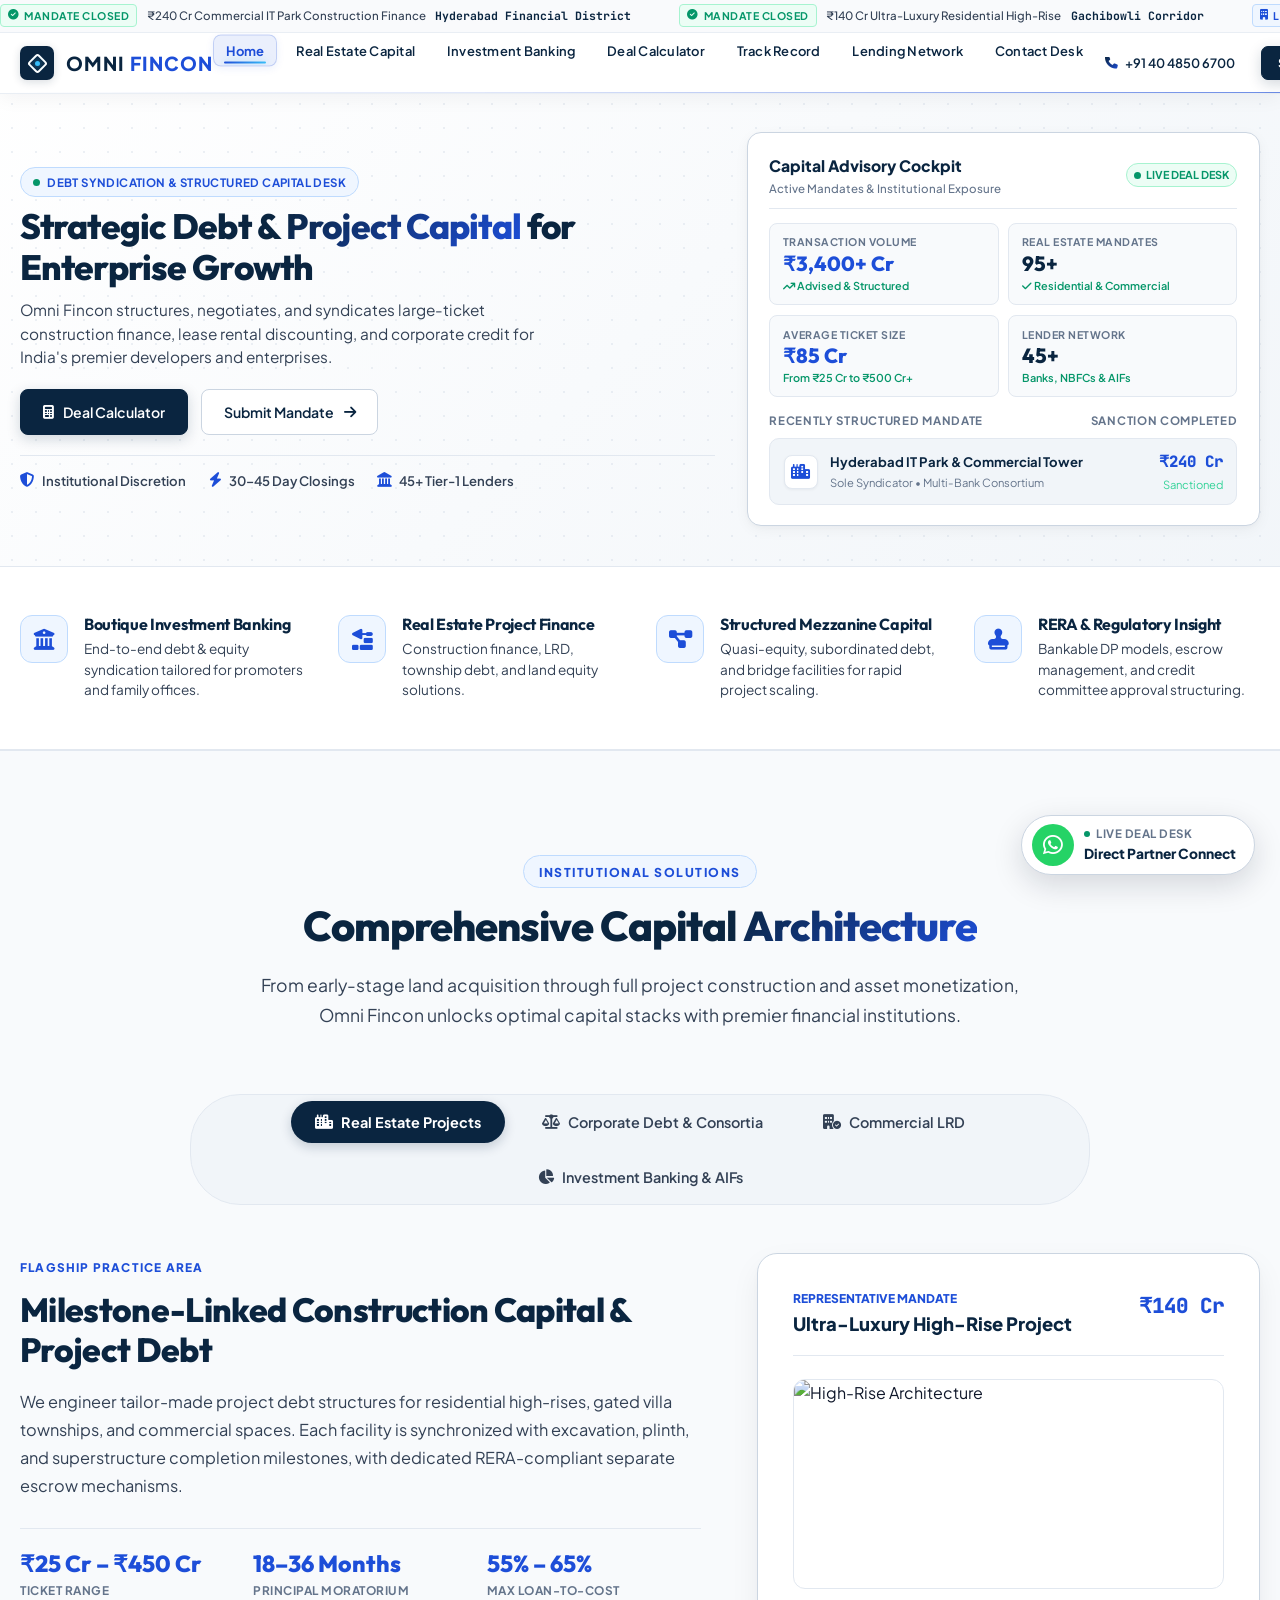
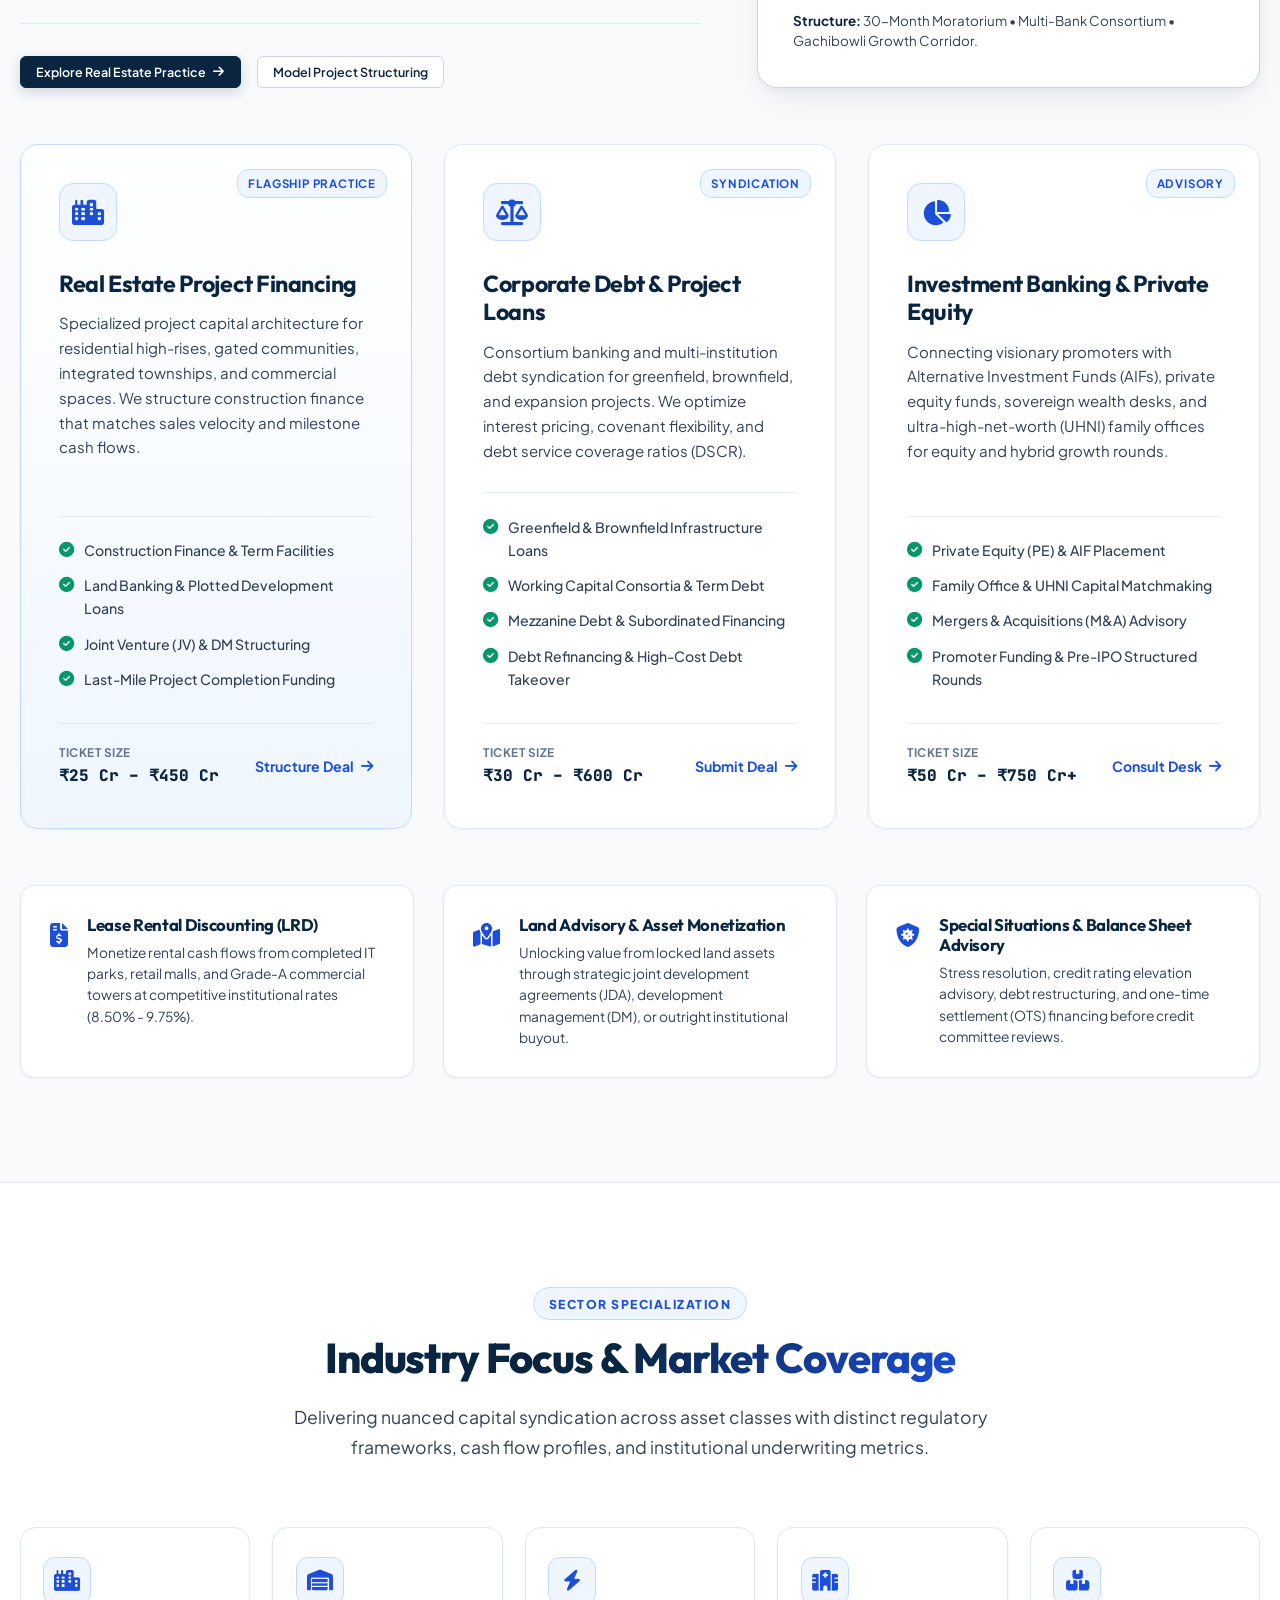
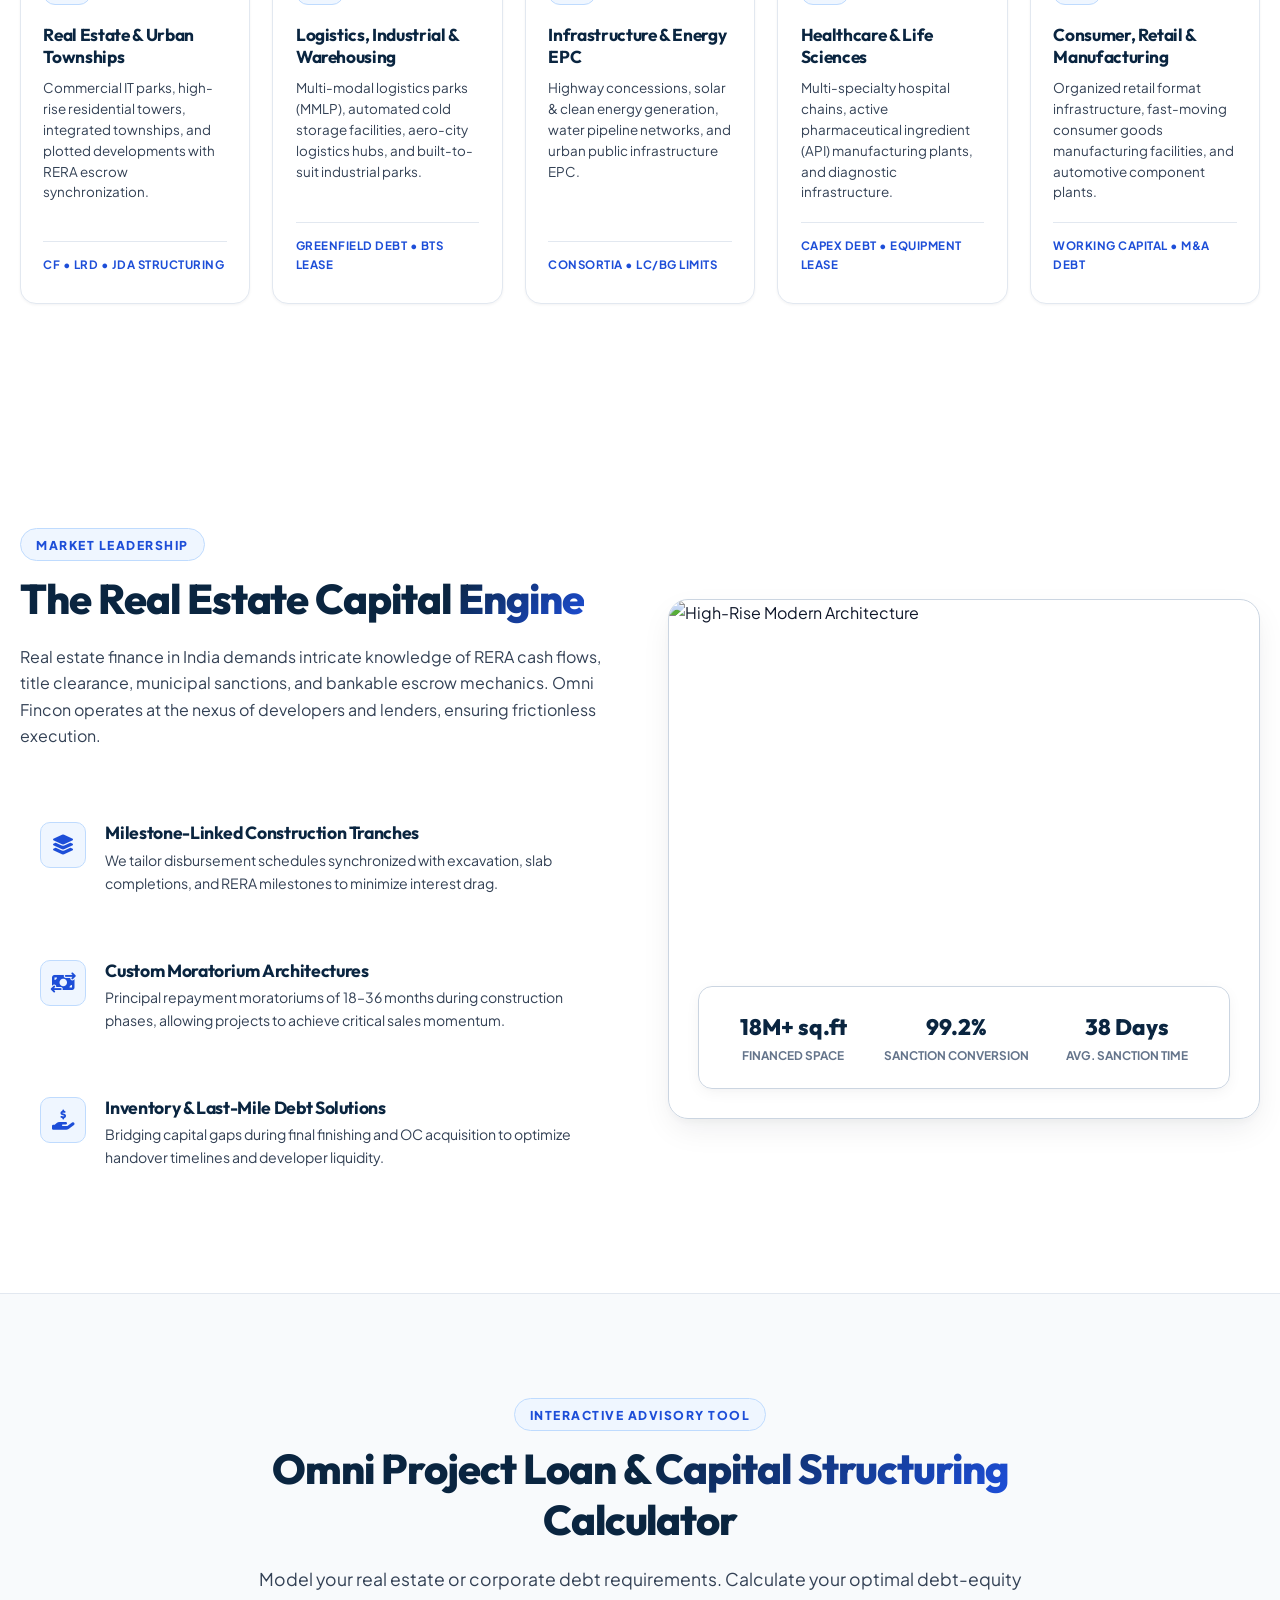
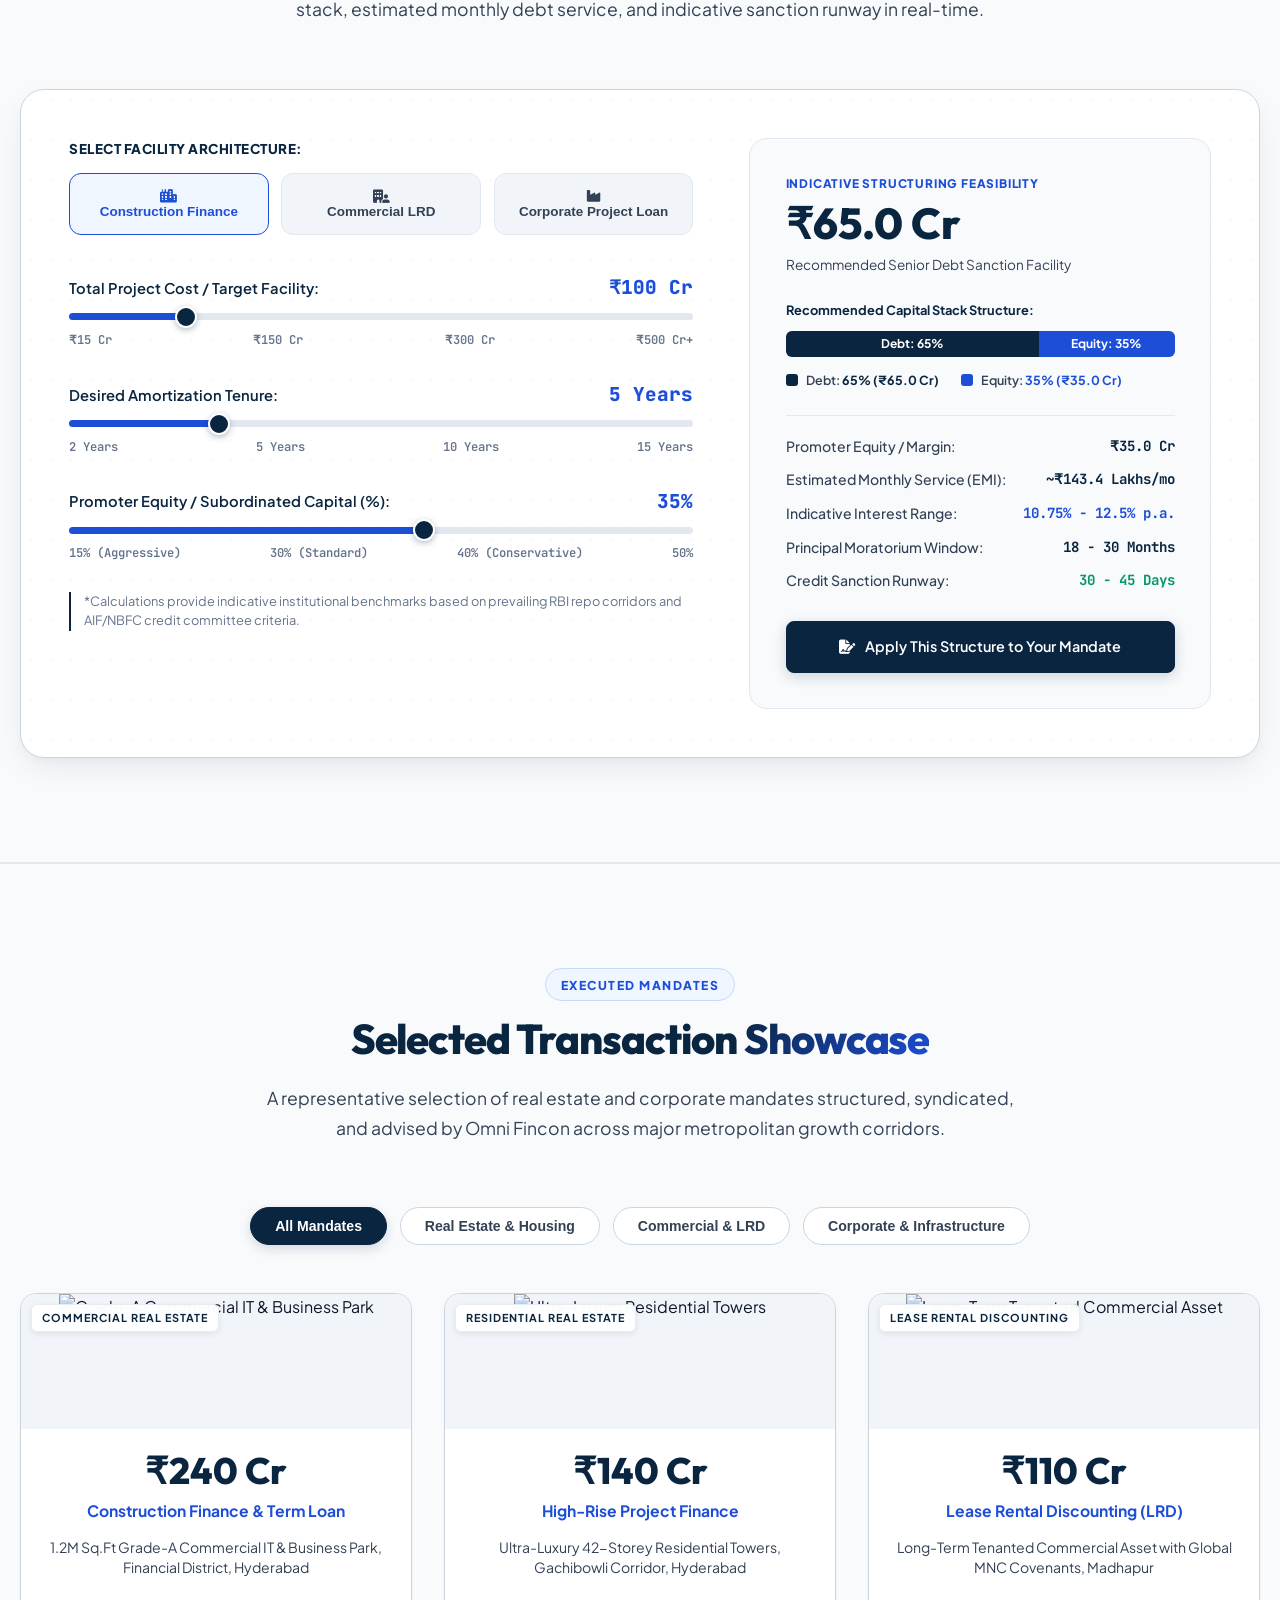
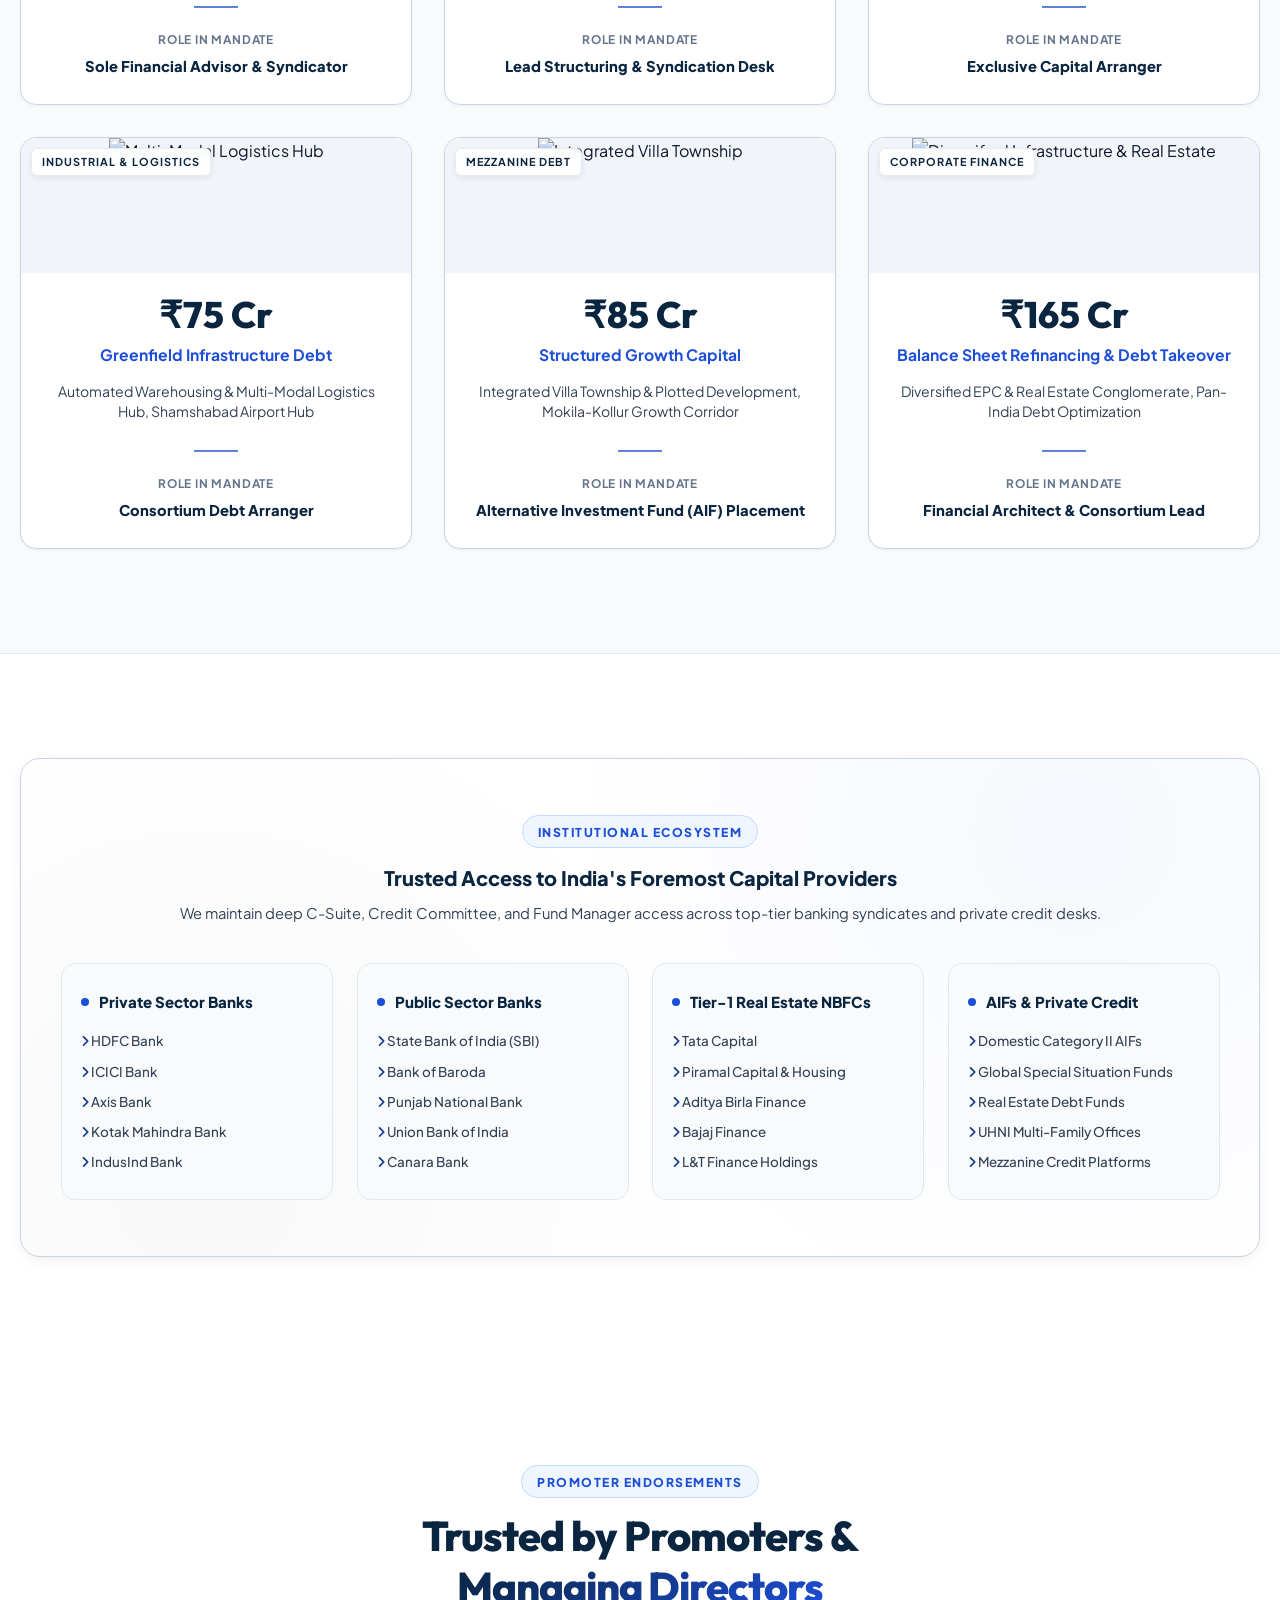
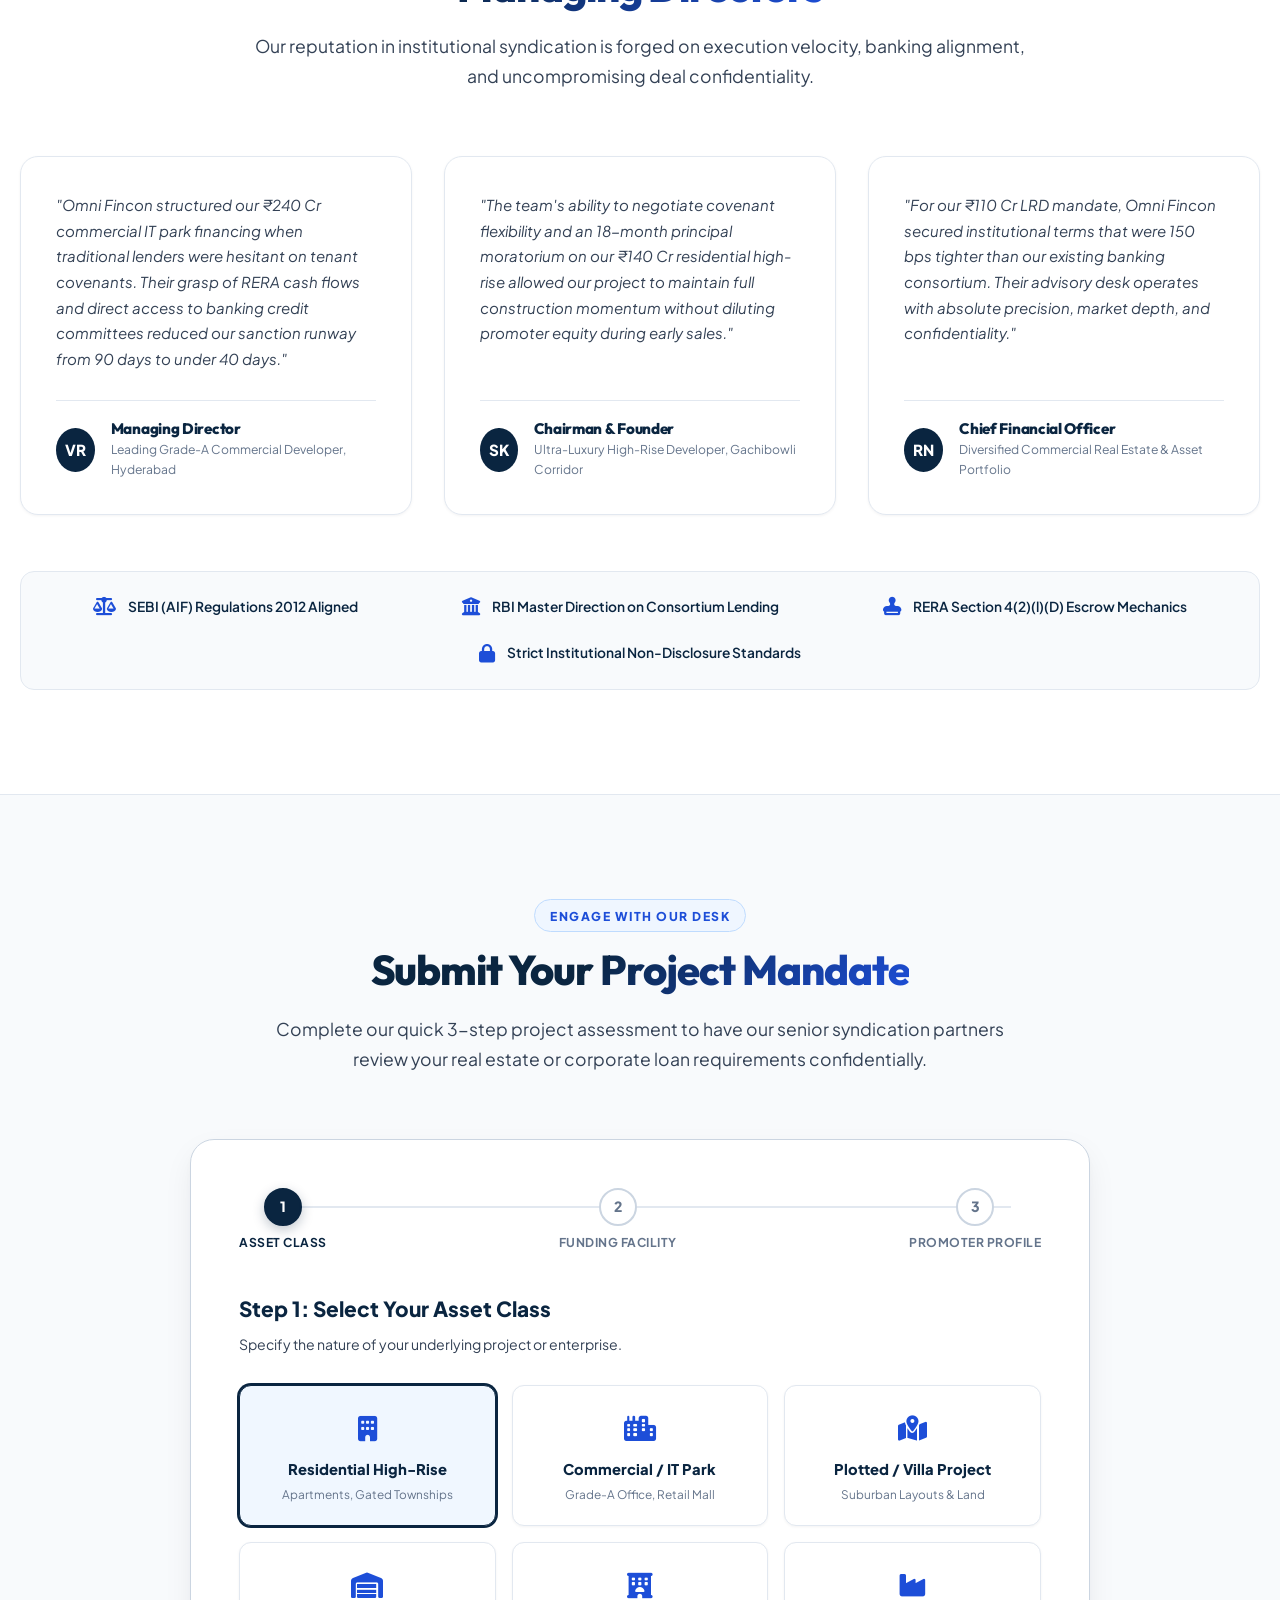
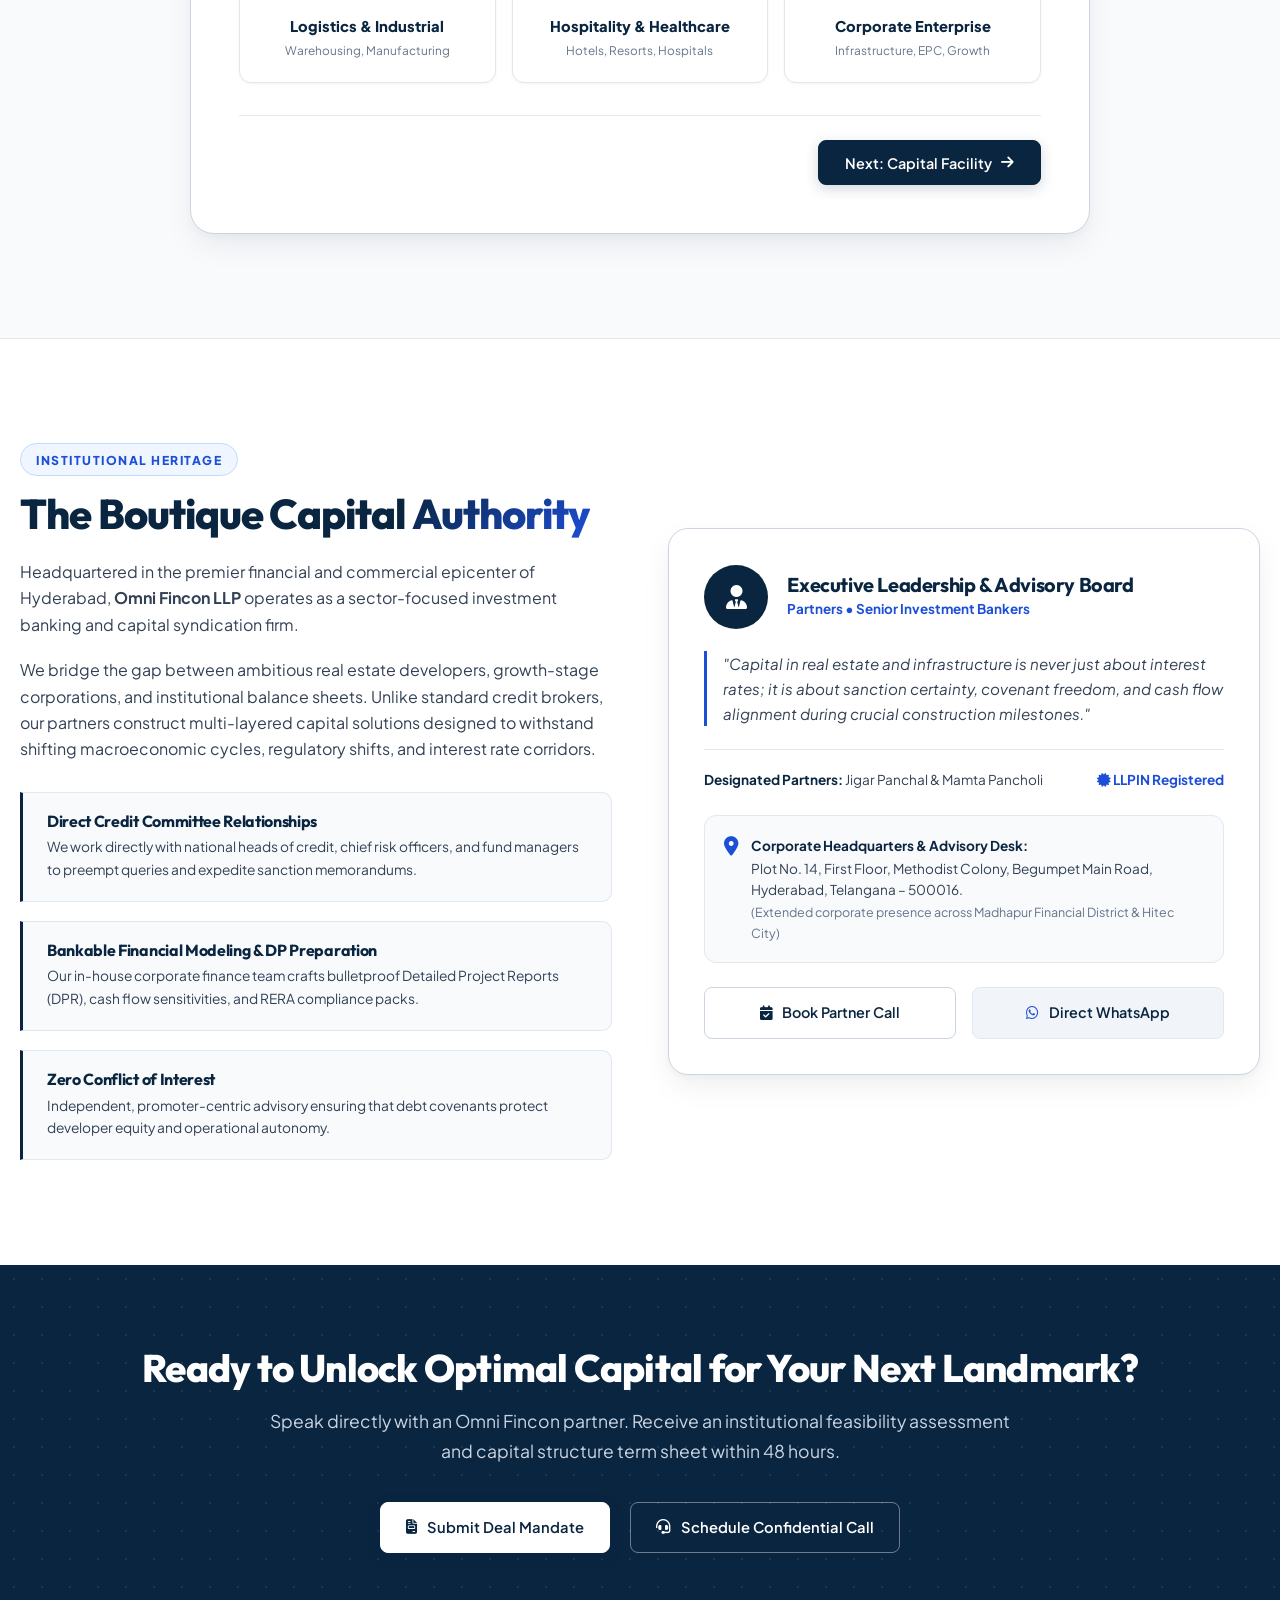
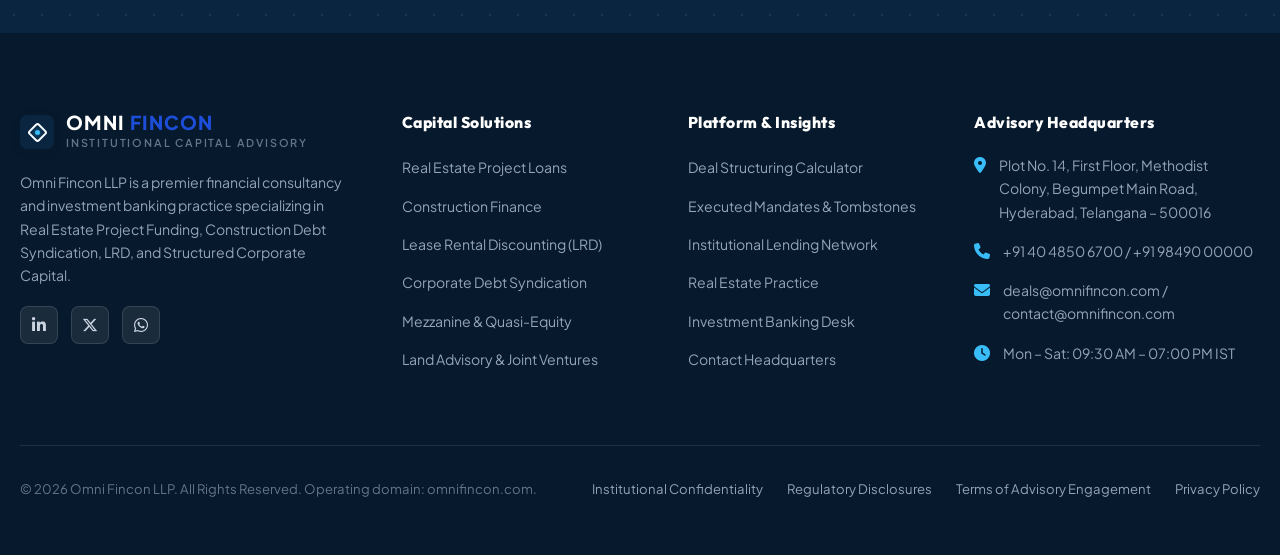
==== index.html @ d43eb756 "Add files via upload" ====
<!DOCTYPE html>
<html lang="en">
<head>
  <meta charset="UTF-8">
  <meta name="viewport" content="width=device-width, initial-scale=1.0">
  <title>Omni Fincon | Institutional Capital • Real Estate Finance • Investment Banking</title>
  <meta name="description" content="Omni Fincon is a premier investment banking and financial advisory firm specializing in Real Estate Project Funding, Construction Finance, Lease Rental Discounting (LRD), Corporate Debt Syndication, and Structured Private Capital.">
  <meta name="keywords" content="Omni Fincon, Real Estate Project Loans, Construction Finance Hyderabad, Investment Banking, Debt Syndication, Lease Rental Discounting, Private Equity, Mezzanine Capital, Real Estate Advisory India">

  <!-- Google Fonts -->
  <link rel="preconnect" href="https://fonts.googleapis.com">
  <link rel="preconnect" href="https://fonts.gstatic.com" crossorigin>
  <link href="https://fonts.googleapis.com/css2?family=JetBrains+Mono:wght@400;600;700&family=Outfit:wght@400;500;600;700;800&family=Playfair+Display:ital,wght@0,600;1,400&family=Plus+Jakarta+Sans:wght@300;400;500;600;700&display=swap" rel="stylesheet">

  <!-- FontAwesome Icons -->
  <link rel="stylesheet" href="https://cdnjs.cloudflare.com/ajax/libs/font-awesome/6.5.1/css/all.min.css">

  <!-- Stylesheet -->
  <link rel="stylesheet" href="style.css">
</head>
<body>

  <!-- Fixed Master Header Wrapper (Sticky Ticker + Dynamic Nav Header) -->
  <div class="header-master-wrapper">
    <!-- Live Market & Transaction Ticker -->
    <div class="ticker-bar" aria-label="Live Market and Mandate Activity Ticker">
      <div class="ticker-inner">
        <!-- Live Mandate Cycle Set 1 -->
        <div class="ticker-item">
          <span class="ticker-tag green"><i class="fa-solid fa-circle-check"></i> MANDATE CLOSED</span>
          <span>₹240 Cr Commercial IT Park Construction Finance</span>
          <span class="ticker-val">Hyderabad Financial District</span>
        </div>
        <div class="ticker-item">
          <span class="ticker-tag green"><i class="fa-solid fa-circle-check"></i> MANDATE CLOSED</span>
          <span>₹140 Cr Ultra-Luxury Residential High-Rise</span>
          <span class="ticker-val">Gachibowli Corridor</span>
        </div>
        <div class="ticker-item">
          <span class="ticker-tag"><i class="fa-solid fa-building"></i> LRD SYNDICATION</span>
          <span>₹110 Cr Grade-A Office Lease Rental Discounting</span>
          <span class="ticker-val">Sanctioned @ 8.85%</span>
        </div>
        <div class="ticker-item">
          <span class="ticker-tag green"><i class="fa-solid fa-circle-check"></i> MANDATE CLOSED</span>
          <span>₹85 Cr Mezzanine Growth Capital for Township Developer</span>
          <span class="ticker-val">AIF-Structured</span>
        </div>
        <div class="ticker-item">
          <span class="ticker-tag green"><i class="fa-solid fa-circle-check"></i> MANDATE CLOSED</span>
          <span>₹165 Cr Balance Sheet Refinancing & High-Cost Debt Takeover</span>
          <span class="ticker-val">EPC Infrastructure Conglomerate</span>
        </div>
        <div class="ticker-item">
          <span class="ticker-tag"><i class="fa-solid fa-chart-line"></i> CAPITAL BENCHMARK</span>
          <span>Construction Finance Benchmark Range</span>
          <span class="ticker-val">10.50% - 12.25%</span>
        </div>
        <div class="ticker-item">
          <span class="ticker-tag green"><i class="fa-solid fa-circle-check"></i> MANDATE CLOSED</span>
          <span>₹175 Cr Industrial Logistics Park Debt Facility</span>
          <span class="ticker-val">Shamshabad Aero Hub</span>
        </div>
        <div class="ticker-item">
          <span class="ticker-tag green"><i class="fa-solid fa-circle-check"></i> MANDATE CLOSED</span>
          <span>₹95 Cr Senior Secured Debt for Mixed-Use Development</span>
          <span class="ticker-val">HITEC City Extension</span>
        </div>

        <!-- Live Mandate Cycle Set 2 (Identical mirror sequence for seamless perpetual scroll) -->
        <div class="ticker-item">
          <span class="ticker-tag green"><i class="fa-solid fa-circle-check"></i> MANDATE CLOSED</span>
          <span>₹240 Cr Commercial IT Park Construction Finance</span>
          <span class="ticker-val">Hyderabad Financial District</span>
        </div>
        <div class="ticker-item">
          <span class="ticker-tag green"><i class="fa-solid fa-circle-check"></i> MANDATE CLOSED</span>
          <span>₹140 Cr Ultra-Luxury Residential High-Rise</span>
          <span class="ticker-val">Gachibowli Corridor</span>
        </div>
        <div class="ticker-item">
          <span class="ticker-tag"><i class="fa-solid fa-building"></i> LRD SYNDICATION</span>
          <span>₹110 Cr Grade-A Office Lease Rental Discounting</span>
          <span class="ticker-val">Sanctioned @ 8.85%</span>
        </div>
        <div class="ticker-item">
          <span class="ticker-tag green"><i class="fa-solid fa-circle-check"></i> MANDATE CLOSED</span>
          <span>₹85 Cr Mezzanine Growth Capital for Township Developer</span>
          <span class="ticker-val">AIF-Structured</span>
        </div>
        <div class="ticker-item">
          <span class="ticker-tag green"><i class="fa-solid fa-circle-check"></i> MANDATE CLOSED</span>
          <span>₹165 Cr Balance Sheet Refinancing & High-Cost Debt Takeover</span>
          <span class="ticker-val">EPC Infrastructure Conglomerate</span>
        </div>
        <div class="ticker-item">
          <span class="ticker-tag"><i class="fa-solid fa-chart-line"></i> CAPITAL BENCHMARK</span>
          <span>Construction Finance Benchmark Range</span>
          <span class="ticker-val">10.50% - 12.25%</span>
        </div>
        <div class="ticker-item">
          <span class="ticker-tag green"><i class="fa-solid fa-circle-check"></i> MANDATE CLOSED</span>
          <span>₹175 Cr Industrial Logistics Park Debt Facility</span>
          <span class="ticker-val">Shamshabad Aero Hub</span>
        </div>
        <div class="ticker-item">
          <span class="ticker-tag green"><i class="fa-solid fa-circle-check"></i> MANDATE CLOSED</span>
          <span>₹95 Cr Senior Secured Debt for Mixed-Use Development</span>
          <span class="ticker-val">HITEC City Extension</span>
        </div>
      </div>
    </div>

    <!-- Site Navigation Header -->
    <header class="site-header">
      <div class="container nav-container">
        <!-- Brand Logo -->
        <a href="index.html" class="brand-logo">
          <div class="logo-symbol">
            <div class="brand-symbol-dot"></div>
          </div>
          <div class="brand-text">
            <div class="brand-name">OMNI <span>FINCON</span></div>
          </div>
        </a>

        <!-- Desktop Navigation Menu (Standardized across all pages including Home) -->
        <ul class="nav-menu">
          <li><a href="index.html" class="nav-link">Home</a></li>
          <li><a href="real-estate-finance.html" class="nav-link">Real Estate Capital</a></li>
          <li><a href="investment-banking.html" class="nav-link">Investment Banking</a></li>
          <li><a href="index.html#calculator" class="nav-link">Deal Calculator</a></li>
          <li><a href="index.html#track-record" class="nav-link">Track Record</a></li>
          <li><a href="index.html#institutional-network" class="nav-link">Lending Network</a></li>
          <li><a href="contact.html" class="nav-link">Contact Desk</a></li>
        </ul>

        <!-- Nav Action CTAs -->
        <div class="nav-actions">
          <a href="tel:+914048506700" class="phone-quick">
            <i class="fa-solid fa-phone text-gold"></i>
            <span>+91 40 4850 6700</span>
          </a>
          <a href="contact.html#submit-mandate" class="btn btn-gold btn-sm">
            <span>Submit Mandate</span>
            <i class="fa-solid fa-arrow-right"></i>
          </a>
          <button class="mobile-toggle" aria-label="Toggle navigation">
            <i class="fa-solid fa-bars"></i>
          </button>
        </div>
      </div>
    </header>
  </div>

  <!-- Hero Section -->
  <section class="hero-section">
    <div class="container">
      <div class="hero-grid">
        <!-- Left Column: Copy & Value Proposition -->
        <div class="hero-content">
          <div class="hero-badge-wrap">
            <div class="hero-badge">
              <span class="badge-dot"></span>
              <span>Debt Syndication &amp; Structured Capital Desk</span>
            </div>
          </div>

          <h1 class="hero-title">
            Strategic Debt &amp; <span class="text-gradient-gold">Project Capital</span> for Enterprise Growth
          </h1>

          <p class="hero-description">
            Omni Fincon structures, negotiates, and syndicates large-ticket construction finance, lease rental discounting, and corporate credit for India's premier developers and enterprises.
          </p>

          <div class="hero-cta-group">
            <a href="#calculator" class="btn btn-gold btn-md">
              <i class="fa-solid fa-calculator"></i>
              <span>Deal Calculator</span>
            </a>
            <a href="contact.html#submit-mandate" class="btn btn-outline-gold btn-md">
              <span>Submit Mandate</span>
              <i class="fa-solid fa-arrow-right"></i>
            </a>
          </div>

          <!-- Trust Micro-Strip -->
          <div class="hero-trust-list">
            <div class="trust-item">
              <i class="fa-solid fa-shield-halved trust-icon"></i>
              <span>Institutional Discretion</span>
            </div>
            <div class="trust-item">
              <i class="fa-solid fa-bolt trust-icon"></i>
              <span>30–45 Day Closings</span>
            </div>
            <div class="trust-item">
              <i class="fa-solid fa-landmark trust-icon"></i>
              <span>45+ Tier-1 Lenders</span>
            </div>
          </div>
        </div>

        <!-- Right Column: Interactive Deal Cockpit -->
        <div class="hero-card-wrapper">
          <div class="hero-card-backdrop"></div>
          <div class="hero-live-cockpit">
            <div class="cockpit-header">
              <div>
                <div class="cockpit-title-h4">Capital Advisory Cockpit</div>
                <div class="cockpit-subtitle">Active Mandates & Institutional Exposure</div>
              </div>
              <div class="live-indicator">
                <span class="badge-dot"></span> Live Deal Desk
              </div>
            </div>

            <!-- Cockpit Numbers Grid -->
            <div class="cockpit-stats-grid">
              <div class="stat-pill">
                <div class="stat-label">Transaction Volume</div>
                <div class="stat-number gold" data-count="3400" data-prefix="₹" data-suffix="+ Cr">₹3,400+ Cr</div>
                <div class="stat-sub"><i class="fa-solid fa-arrow-trend-up"></i> Advised & Structured</div>
              </div>
              <div class="stat-pill">
                <div class="stat-label">Real Estate Mandates</div>
                <div class="stat-number" data-count="95" data-suffix="+">95+</div>
                <div class="stat-sub"><i class="fa-solid fa-check"></i> Residential & Commercial</div>
              </div>
              <div class="stat-pill">
                <div class="stat-label">Average Ticket Size</div>
                <div class="stat-number gold" data-count="85" data-prefix="₹" data-suffix=" Cr">₹85 Cr</div>
                <div class="stat-sub">From ₹25 Cr to ₹500 Cr+</div>
              </div>
              <div class="stat-pill">
                <div class="stat-label">Lender Network</div>
                <div class="stat-number" data-count="45" data-suffix="+">45+</div>
                <div class="stat-sub">Banks, NBFCs & AIFs</div>
              </div>
            </div>

            <!-- Recent Syndication Feed Box -->
            <div class="cockpit-feed-title">
              <span>Recently Structured Mandate</span>
              <span style="color: var(--gold-light);">Sanction Completed</span>
            </div>
            <div class="feed-deal-box">
              <div class="feed-deal-left">
                <div class="feed-icon">
                  <i class="fa-solid fa-city"></i>
                </div>
                <div>
                  <div class="feed-deal-name">Hyderabad IT Park & Commercial Tower</div>
                  <div class="feed-deal-meta">Sole Syndicator • Multi-Bank Consortium</div>
                </div>
              </div>
              <div>
                <div class="feed-deal-amount">₹240 Cr</div>
                <div style="font-size: 0.7rem; color: #34d399; text-align: right;">Sanctioned</div>
              </div>
            </div>
          </div>
        </div>
      </div>
    </div>
  </section>

  <!-- Core Pillars Strip -->
  <section class="pillar-strip-section">
    <div class="container">
      <div class="pillar-grid">
        <div class="pillar-item">
          <div class="pillar-icon-box">
            <i class="fa-solid fa-building-columns"></i>
          </div>
          <div>
            <h4>Boutique Investment Banking</h4>
            <p>End-to-end debt & equity syndication tailored for promoters and family offices.</p>
          </div>
        </div>
        <div class="pillar-item">
          <div class="pillar-icon-box">
            <i class="fa-solid fa-trowel-bricks"></i>
          </div>
          <div>
            <h4>Real Estate Project Finance</h4>
            <p>Construction finance, LRD, township debt, and land equity solutions.</p>
          </div>
        </div>
        <div class="pillar-item">
          <div class="pillar-icon-box">
            <i class="fa-solid fa-diagram-project"></i>
          </div>
          <div>
            <h4>Structured Mezzanine Capital</h4>
            <p>Quasi-equity, subordinated debt, and bridge facilities for rapid project scaling.</p>
          </div>
        </div>
        <div class="pillar-item">
          <div class="pillar-icon-box">
            <i class="fa-solid fa-stamp"></i>
          </div>
          <div>
            <h4>RERA & Regulatory Insight</h4>
            <p>Bankable DP models, escrow management, and credit committee approval structuring.</p>
          </div>
        </div>
      </div>
    </div>
  </section>

  <!-- Core Services Section -->
  <section class="section section-darker" id="services">
    <div class="container">
      <div class="section-header">
        <span class="section-tag">Institutional Solutions</span>
        <h2 class="section-title">Comprehensive Capital <span class="text-gradient-gold">Architecture</span></h2>
        <p class="section-subtitle">
          From early-stage land acquisition through full project construction and asset monetization, Omni Fincon unlocks optimal capital stacks with premier financial institutions.
        </p>
      </div>

      <!-- Signature Interactive Practice Switcher (Webflow-Grade Component) -->
      <div class="practice-tabs-container">
        <div class="practice-tabs-nav">
          <button class="practice-tab-btn active" data-practice="re-practice">
            <i class="fa-solid fa-city"></i> Real Estate Projects
          </button>
          <button class="practice-tab-btn" data-practice="debt-practice">
            <i class="fa-solid fa-scale-balanced"></i> Corporate Debt & Consortia
          </button>
          <button class="practice-tab-btn" data-practice="lrd-practice">
            <i class="fa-solid fa-building-circle-check"></i> Commercial LRD
          </button>
          <button class="practice-tab-btn" data-practice="ib-practice">
            <i class="fa-solid fa-chart-pie"></i> Investment Banking & AIFs
          </button>
        </div>

        <!-- Panel 1: Real Estate -->
        <div class="practice-panel active" id="re-practice">
          <div class="practice-content-side">
            <span class="practice-lead-badge">Flagship Practice Area</span>
            <h3 class="practice-title-h3">Milestone-Linked Construction Capital & Project Debt</h3>
            <p class="practice-desc-p">
              We engineer tailor-made project debt structures for residential high-rises, gated villa townships, and commercial spaces. Each facility is synchronized with excavation, plinth, and superstructure completion milestones, with dedicated RERA-compliant separate escrow mechanisms.
            </p>
            <div class="practice-metrics-row">
              <div class="practice-metric-item">
                <div class="val">₹25 Cr – ₹450 Cr</div>
                <div class="lbl">Ticket Range</div>
              </div>
              <div class="practice-metric-item">
                <div class="val">18–36 Months</div>
                <div class="lbl">Principal Moratorium</div>
              </div>
              <div class="practice-metric-item">
                <div class="val">55% – 65%</div>
                <div class="lbl">Max Loan-to-Cost</div>
              </div>
            </div>
            <div style="display: flex; gap: 1rem; flex-wrap: wrap;">
              <a href="real-estate-finance.html" class="btn btn-gold btn-sm">
                <span>Explore Real Estate Practice</span> <i class="fa-solid fa-arrow-right"></i>
              </a>
              <a href="#calculator" class="btn btn-outline-gold btn-sm">
                <span>Model Project Structuring</span>
              </a>
            </div>
          </div>
          <div class="practice-visual-side">
            <div class="practice-visual-header">
              <div>
                <div style="font-size: 0.75rem; color: var(--brand-blue); text-transform: uppercase; font-weight: 800;">Representative Mandate</div>
                <div style="font-size: 1.15rem; font-weight: 800; color: var(--brand-navy);">Ultra-Luxury High-Rise Project</div>
              </div>
              <div style="font-family: var(--font-mono); font-size: 1.3rem; font-weight: 800; color: var(--brand-blue);">₹140 Cr</div>
            </div>
            <div class="practice-visual-img-box">
              <img src="https://images.unsplash.com/photo-1545324418-cc1a3fa10c00?auto=format&fit=crop&w=800&q=80" alt="High-Rise Architecture">
            </div>
            <div style="font-size: 0.84rem; color: var(--text-secondary); line-height: 1.5;">
              <strong style="color: var(--brand-navy);">Structure:</strong> 30-Month Moratorium • Multi-Bank Consortium • Gachibowli Growth Corridor.
            </div>
          </div>
        </div>

        <!-- Panel 2: Corporate Debt -->
        <div class="practice-panel" id="debt-practice">
          <div class="practice-content-side">
            <span class="practice-lead-badge">Syndication Leadership</span>
            <h3 class="practice-title-h3">Consortium Debt Syndication & Working Capital Lines</h3>
            <p class="practice-desc-p">
              Omni Fincon acts as Lead Arranger for greenfield, brownfield, and large enterprise expansion debt. We optimize balance sheet leverage, align repayment profiles with EBITDA generation, and coordinate multi-bank Inter-Creditor Agreements (ICA).
            </p>
            <div class="practice-metrics-row">
              <div class="practice-metric-item">
                <div class="val">₹50 Cr – ₹600 Cr+</div>
                <div class="lbl">Consortium Tickets</div>
              </div>
              <div class="practice-metric-item">
                <div class="val">Sole Lead</div>
                <div class="lbl">Syndicate Role</div>
              </div>
              <div class="practice-metric-item">
                <div class="val">200–350 bps</div>
                <div class="lbl">Cost of Debt Optimization</div>
              </div>
            </div>
            <div style="display: flex; gap: 1rem; flex-wrap: wrap;">
              <a href="investment-banking.html" class="btn btn-gold btn-sm">
                <span>Explore Debt Practice</span> <i class="fa-solid fa-arrow-right"></i>
              </a>
              <a href="contact.html#submit-mandate" class="btn btn-outline-gold btn-sm">
                <span>Submit Consortium Mandate</span>
              </a>
            </div>
          </div>
          <div class="practice-visual-side">
            <div class="practice-visual-header">
              <div>
                <div style="font-size: 0.75rem; color: var(--brand-blue); text-transform: uppercase; font-weight: 800;">Representative Mandate</div>
                <div style="font-size: 1.15rem; font-weight: 800; color: var(--brand-navy);">EPC & Industrial Debt Facility</div>
              </div>
              <div style="font-family: var(--font-mono); font-size: 1.3rem; font-weight: 800; color: var(--brand-blue);">₹165 Cr</div>
            </div>
            <div class="practice-visual-img-box">
              <img src="https://images.unsplash.com/photo-1503387762-592deb58ef4e?auto=format&fit=crop&w=800&q=80" alt="Industrial Infrastructure">
            </div>
            <div style="font-size: 0.84rem; color: var(--text-secondary); line-height: 1.5;">
              <strong style="color: var(--brand-navy);">Structure:</strong> Balance Sheet Refinancing & Consortium Debt Takeover • Pan-India.
            </div>
          </div>
        </div>

        <!-- Panel 3: Commercial LRD -->
        <div class="practice-panel" id="lrd-practice">
          <div class="practice-content-side">
            <span class="practice-lead-badge">Asset Monetization</span>
            <h3 class="practice-title-h3">Lease Rental Discounting (LRD) for Commercial Assets</h3>
            <p class="practice-desc-p">
              Unlock maximum liquidity from completed, cash-flow-generating IT parks, office buildings, and retail malls. We monetize long-term rental contracts with Fortune 500 and Grade-A tenants at the most competitive institutional interest corridors.
            </p>
            <div class="practice-metrics-row">
              <div class="practice-metric-item">
                <div class="val">₹30 Cr – ₹600 Cr+</div>
                <div class="lbl">Facility Size</div>
              </div>
              <div class="practice-metric-item">
                <div class="val">8.50% – 9.75%</div>
                <div class="lbl">Institutional Pricing</div>
              </div>
              <div class="practice-metric-item">
                <div class="val">10–15 Years</div>
                <div class="lbl">Repayment Tenor</div>
              </div>
            </div>
            <div style="display: flex; gap: 1rem; flex-wrap: wrap;">
              <a href="real-estate-finance.html" class="btn btn-gold btn-sm">
                <span>Explore LRD Solutions</span> <i class="fa-solid fa-arrow-right"></i>
              </a>
              <a href="#calculator" class="btn btn-outline-gold btn-sm">
                <span>Calculate LRD Sanction</span>
              </a>
            </div>
          </div>
          <div class="practice-visual-side">
            <div class="practice-visual-header">
              <div>
                <div style="font-size: 0.75rem; color: var(--brand-blue); text-transform: uppercase; font-weight: 800;">Representative Mandate</div>
                <div style="font-size: 1.15rem; font-weight: 800; color: var(--brand-navy);">Grade-A IT & Business Park</div>
              </div>
              <div style="font-family: var(--font-mono); font-size: 1.3rem; font-weight: 800; color: var(--brand-blue);">₹240 Cr</div>
            </div>
            <div class="practice-visual-img-box">
              <img src="https://images.unsplash.com/photo-1497366216548-37526070297c?auto=format&fit=crop&w=800&q=80" alt="Commercial IT Park">
            </div>
            <div style="font-size: 0.84rem; color: var(--text-secondary); line-height: 1.5;">
              <strong style="color: var(--brand-navy);">Structure:</strong> Construction Finance & LRD Conversion • Financial District, Hyderabad.
            </div>
          </div>
        </div>

        <!-- Panel 4: Investment Banking -->
        <div class="practice-panel" id="ib-practice">
          <div class="practice-content-side">
            <span class="practice-lead-badge">Private Capital Solutions</span>
            <h3 class="practice-title-h3">AIFs, Private Credit & Multi-Family Office Placements</h3>
            <p class="practice-desc-p">
              Boutique advisory connecting ambitious promoters with domestic Category II Alternative Investment Funds (AIFs), private credit desks, and Ultra-High-Net-Worth (UHNI) family offices for mezzanine debt, promoter funding, and structured growth capital.
            </p>
            <div class="practice-metrics-row">
              <div class="practice-metric-item">
                <div class="val">₹35 Cr – ₹300 Cr</div>
                <div class="lbl">Private Placement</div>
              </div>
              <div class="practice-metric-item">
                <div class="val">14% – 18% IRR</div>
                <div class="lbl">Mezzanine Debt</div>
              </div>
              <div class="practice-metric-item">
                <div class="val">Non-Dilutive</div>
                <div class="lbl">Capital Architecture</div>
              </div>
            </div>
            <div style="display: flex; gap: 1rem; flex-wrap: wrap;">
              <a href="investment-banking.html" class="btn btn-gold btn-sm">
                <span>Explore Investment Banking</span> <i class="fa-solid fa-arrow-right"></i>
              </a>
              <a href="contact.html" class="btn btn-outline-gold btn-sm">
                <span>Book Partner Call</span>
              </a>
            </div>
          </div>
          <div class="practice-visual-side">
            <div class="practice-visual-header">
              <div>
                <div style="font-size: 0.75rem; color: var(--brand-blue); text-transform: uppercase; font-weight: 800;">Representative Mandate</div>
                <div style="font-size: 1.15rem; font-weight: 800; color: var(--brand-navy);">Township Mezzanine Capital</div>
              </div>
              <div style="font-family: var(--font-mono); font-size: 1.3rem; font-weight: 800; color: var(--brand-blue);">₹85 Cr</div>
            </div>
            <div class="practice-visual-img-box">
              <img src="https://images.unsplash.com/photo-1460925895917-afdab827c52f?auto=format&fit=crop&w=800&q=80" alt="Private Capital Markets">
            </div>
            <div style="font-size: 0.84rem; color: var(--text-secondary); line-height: 1.5;">
              <strong style="color: var(--brand-navy);">Structure:</strong> Category II AIF Placement • Quasi-Equity Growth Debt.
            </div>
          </div>
        </div>
      </div>

      <!-- 3 Primary Pillars Grid -->
      <div class="service-cards-grid">
        <!-- Service 1: Real Estate Projects -->
        <div class="service-card highlight">
          <div class="card-badge-top">Flagship Practice</div>
          <div class="service-icon-box">
            <i class="fa-solid fa-city"></i>
          </div>
          <h3>Real Estate Project Financing</h3>
          <p>
            Specialized project capital architecture for residential high-rises, gated communities, integrated townships, and commercial spaces. We structure construction finance that matches sales velocity and milestone cash flows.
          </p>
          <ul class="service-offerings-list">
            <li><i class="fa-solid fa-check-circle check-icon"></i> Construction Finance & Term Facilities</li>
            <li><i class="fa-solid fa-check-circle check-icon"></i> Land Banking & Plotted Development Loans</li>
            <li><i class="fa-solid fa-check-circle check-icon"></i> Joint Venture (JV) & DM Structuring</li>
            <li><i class="fa-solid fa-check-circle check-icon"></i> Last-Mile Project Completion Funding</li>
          </ul>
          <div class="service-card-footer">
            <div>
              <div class="ticket-size-label">Ticket Size</div>
              <div class="ticket-size-val">₹25 Cr – ₹450 Cr</div>
            </div>
            <a href="#calculator" class="card-link-btn">
              <span>Structure Deal</span> <i class="fa-solid fa-arrow-right"></i>
            </a>
          </div>
        </div>

        <!-- Service 2: Corporate Project Loans & Debt Syndication -->
        <div class="service-card">
          <div class="card-badge-top">Syndication</div>
          <div class="service-icon-box">
            <i class="fa-solid fa-scale-balanced"></i>
          </div>
          <h3>Corporate Debt & Project Loans</h3>
          <p>
            Consortium banking and multi-institution debt syndication for greenfield, brownfield, and expansion projects. We optimize interest pricing, covenant flexibility, and debt service coverage ratios (DSCR).
          </p>
          <ul class="service-offerings-list">
            <li><i class="fa-solid fa-check-circle check-icon"></i> Greenfield & Brownfield Infrastructure Loans</li>
            <li><i class="fa-solid fa-check-circle check-icon"></i> Working Capital Consortia & Term Debt</li>
            <li><i class="fa-solid fa-check-circle check-icon"></i> Mezzanine Debt & Subordinated Financing</li>
            <li><i class="fa-solid fa-check-circle check-icon"></i> Debt Refinancing & High-Cost Debt Takeover</li>
          </ul>
          <div class="service-card-footer">
            <div>
              <div class="ticket-size-label">Ticket Size</div>
              <div class="ticket-size-val">₹30 Cr – ₹600 Cr</div>
            </div>
            <a href="#submit-mandate" class="card-link-btn">
              <span>Submit Deal</span> <i class="fa-solid fa-arrow-right"></i>
            </a>
          </div>
        </div>

        <!-- Service 3: Investment Banking & Private Capital -->
        <div class="service-card">
          <div class="card-badge-top">Advisory</div>
          <div class="service-icon-box">
            <i class="fa-solid fa-chart-pie"></i>
          </div>
          <h3>Investment Banking & Private Equity</h3>
          <p>
            Connecting visionary promoters with Alternative Investment Funds (AIFs), private equity funds, sovereign wealth desks, and ultra-high-net-worth (UHNI) family offices for equity and hybrid growth rounds.
          </p>
          <ul class="service-offerings-list">
            <li><i class="fa-solid fa-check-circle check-icon"></i> Private Equity (PE) & AIF Placement</li>
            <li><i class="fa-solid fa-check-circle check-icon"></i> Family Office & UHNI Capital Matchmaking</li>
            <li><i class="fa-solid fa-check-circle check-icon"></i> Mergers & Acquisitions (M&A) Advisory</li>
            <li><i class="fa-solid fa-check-circle check-icon"></i> Promoter Funding & Pre-IPO Structured Rounds</li>
          </ul>
          <div class="service-card-footer">
            <div>
              <div class="ticket-size-label">Ticket Size</div>
              <div class="ticket-size-val">₹50 Cr – ₹750 Cr+</div>
            </div>
            <a href="#about" class="card-link-btn">
              <span>Consult Desk</span> <i class="fa-solid fa-arrow-right"></i>
            </a>
          </div>
        </div>
      </div>

      <!-- Secondary Services Strip (LRD, Land Monetization, Advisory) -->
      <div class="sub-services-grid">
        <div class="sub-service-box">
          <div class="sub-service-icon">
            <i class="fa-solid fa-file-invoice-dollar"></i>
          </div>
          <div class="sub-service-content">
            <h4>Lease Rental Discounting (LRD)</h4>
            <p>Monetize rental cash flows from completed IT parks, retail malls, and Grade-A commercial towers at competitive institutional rates (8.50% - 9.75%).</p>
          </div>
        </div>

        <div class="sub-service-box">
          <div class="sub-service-icon">
            <i class="fa-solid fa-map-location-dot"></i>
          </div>
          <div class="sub-service-content">
            <h4>Land Advisory & Asset Monetization</h4>
            <p>Unlocking value from locked land assets through strategic joint development agreements (JDA), development management (DM), or outright institutional buyout.</p>
          </div>
        </div>

        <div class="sub-service-box">
          <div class="sub-service-icon">
            <i class="fa-solid fa-shield-virus"></i>
          </div>
          <div class="sub-service-content">
            <h4>Special Situations & Balance Sheet Advisory</h4>
            <p>Stress resolution, credit rating elevation advisory, debt restructuring, and one-time settlement (OTS) financing before credit committee reviews.</p>
          </div>
        </div>
      </div>
    </div>
  </section>

  <!-- Sector Practice & Industry Coverage Section -->
  <section class="section">
    <div class="container">
      <div class="section-header">
        <span class="section-tag">Sector Specialization</span>
        <h2 class="section-title">Industry Focus & <span class="text-gradient-gold">Market Coverage</span></h2>
        <p class="section-subtitle">
          Delivering nuanced capital syndication across asset classes with distinct regulatory frameworks, cash flow profiles, and institutional underwriting metrics.
        </p>
      </div>

      <div class="sector-grid-5">
        <!-- Sector 1 -->
        <div class="sector-card">
          <div>
            <div class="sector-icon-box">
              <i class="fa-solid fa-city"></i>
            </div>
            <h3>Real Estate & Urban Townships</h3>
            <p>Commercial IT parks, high-rise residential towers, integrated townships, and plotted developments with RERA escrow synchronization.</p>
          </div>
          <div class="sector-tag-pill">CF • LRD • JDA Structuring</div>
        </div>

        <!-- Sector 2 -->
        <div class="sector-card">
          <div>
            <div class="sector-icon-box">
              <i class="fa-solid fa-warehouse"></i>
            </div>
            <h3>Logistics, Industrial & Warehousing</h3>
            <p>Multi-modal logistics parks (MMLP), automated cold storage facilities, aero-city logistics hubs, and built-to-suit industrial parks.</p>
          </div>
          <div class="sector-tag-pill">Greenfield Debt • BTS Lease</div>
        </div>

        <!-- Sector 3 -->
        <div class="sector-card">
          <div>
            <div class="sector-icon-box">
              <i class="fa-solid fa-bolt"></i>
            </div>
            <h3>Infrastructure & Energy EPC</h3>
            <p>Highway concessions, solar & clean energy generation, water pipeline networks, and urban public infrastructure EPC.</p>
          </div>
          <div class="sector-tag-pill">Consortia • LC/BG Limits</div>
        </div>

        <!-- Sector 4 -->
        <div class="sector-card">
          <div>
            <div class="sector-icon-box">
              <i class="fa-solid fa-hospital"></i>
            </div>
            <h3>Healthcare & Life Sciences</h3>
            <p>Multi-specialty hospital chains, active pharmaceutical ingredient (API) manufacturing plants, and diagnostic infrastructure.</p>
          </div>
          <div class="sector-tag-pill">Capex Debt • Equipment Lease</div>
        </div>

        <!-- Sector 5 -->
        <div class="sector-card">
          <div>
            <div class="sector-icon-box">
              <i class="fa-solid fa-boxes-stacked"></i>
            </div>
            <h3>Consumer, Retail & Manufacturing</h3>
            <p>Organized retail format infrastructure, fast-moving consumer goods manufacturing facilities, and automotive component plants.</p>
          </div>
          <div class="sector-tag-pill">Working Capital • M&A Debt</div>
        </div>
      </div>
    </div>
  </section>

  <!-- Real Estate Focus Section (Visual Deep-Dive) -->
  <section class="section" id="real-estate-focus">
    <div class="container">
      <div class="re-split-grid">
        <div class="re-feature-box">
          <div>
            <span class="section-tag">Market Leadership</span>
            <h2 class="section-title">The Real Estate Capital <span class="text-gradient-gold">Engine</span></h2>
            <p style="margin-bottom: 1.8rem;">
              Real estate finance in India demands intricate knowledge of RERA cash flows, title clearance, municipal sanctions, and bankable escrow mechanics. Omni Fincon operates at the nexus of developers and lenders, ensuring frictionless execution.
            </p>
          </div>

          <div class="re-feature-item">
            <div class="re-feature-icon">
              <i class="fa-solid fa-layer-group"></i>
            </div>
            <div class="re-feature-content">
              <h4>Milestone-Linked Construction Tranches</h4>
              <p>We tailor disbursement schedules synchronized with excavation, slab completions, and RERA milestones to minimize interest drag.</p>
            </div>
          </div>

          <div class="re-feature-item">
            <div class="re-feature-icon">
              <i class="fa-solid fa-money-bill-transfer"></i>
            </div>
            <div class="re-feature-content">
              <h4>Custom Moratorium Architectures</h4>
              <p>Principal repayment moratoriums of 18–36 months during construction phases, allowing projects to achieve critical sales momentum.</p>
            </div>
          </div>

          <div class="re-feature-item">
            <div class="re-feature-icon">
              <i class="fa-solid fa-hand-holding-dollar"></i>
            </div>
            <div class="re-feature-content">
              <h4>Inventory & Last-Mile Debt Solutions</h4>
              <p>Bridging capital gaps during final finishing and OC acquisition to optimize handover timelines and developer liquidity.</p>
            </div>
          </div>
        </div>

        <!-- Right Visual Showcase -->
        <div class="re-visual-canvas">
          <img src="https://images.unsplash.com/photo-1486406146926-c627a92ad1ab?auto=format&fit=crop&w=1200&q=80" alt="High-Rise Modern Architecture">
          <div class="re-overlay-card">
            <div class="overlay-stats-row">
              <div class="overlay-stat-item">
                <div class="val" data-count="18" data-suffix="M+ sq.ft">18M+ sq.ft</div>
                <div class="lbl">Financed Space</div>
              </div>
              <div class="overlay-stat-item">
                <div class="val" data-count="99" data-suffix=".2%">99.2%</div>
                <div class="lbl">Sanction Conversion</div>
              </div>
              <div class="overlay-stat-item">
                <div class="val" data-count="38" data-suffix=" Days">38 Days</div>
                <div class="lbl">Avg. Sanction Time</div>
              </div>
            </div>
          </div>
        </div>
      </div>
    </div>
  </section>

  <!-- Interactive Tool: Capital Structuring & Project Loan Calculator -->
  <section class="section calc-section" id="calculator">
    <div class="container">
      <div class="section-header">
        <span class="section-tag">Interactive Advisory Tool</span>
        <h2 class="section-title">Omni Project Loan & <span class="text-gradient-gold">Capital Structuring</span> Calculator</h2>
        <p class="section-subtitle">
          Model your real estate or corporate debt requirements. Calculate your optimal debt-equity stack, estimated monthly debt service, and indicative sanction runway in real-time.
        </p>
      </div>

      <div class="calc-card-container">
        <!-- Left: Input Controls -->
        <div class="calc-inputs-pane">
          <div>
            <label style="font-size: 0.84rem; font-weight: 800; color: var(--brand-navy); text-transform: uppercase; letter-spacing: 0.5px; margin-bottom: 0.8rem; display: block;">
              Select Facility Architecture:
            </label>
            <div class="calc-type-selector">
              <button class="calc-type-btn active" data-type="re_construction">
                <i class="fa-solid fa-city"></i><br>Construction Finance
              </button>
              <button class="calc-type-btn" data-type="lrd_commercial">
                <i class="fa-solid fa-building-user"></i><br>Commercial LRD
              </button>
              <button class="calc-type-btn" data-type="corp_project">
                <i class="fa-solid fa-industry"></i><br>Corporate Project Loan
              </button>
            </div>
          </div>

          <!-- Slider 1: Project Cost / Facility Requirement -->
          <div class="calc-input-group">
            <div class="calc-label-row">
              <span>Total Project Cost / Target Facility:</span>
              <span class="calc-val-display" id="calc-cost-val">₹100 Cr</span>
            </div>
            <input type="range" id="calc-cost-slider" min="15" max="500" step="5" value="100">
            <div class="calc-slider-scale">
              <span>₹15 Cr</span>
              <span>₹150 Cr</span>
              <span>₹300 Cr</span>
              <span>₹500 Cr+</span>
            </div>
          </div>

          <!-- Slider 2: Project / Loan Tenure -->
          <div class="calc-input-group">
            <div class="calc-label-row">
              <span>Desired Amortization Tenure:</span>
              <span class="calc-val-display" id="calc-tenure-val">5 Years</span>
            </div>
            <input type="range" id="calc-tenure-slider" min="2" max="15" step="1" value="5">
            <div class="calc-slider-scale">
              <span>2 Years</span>
              <span>5 Years</span>
              <span>10 Years</span>
              <span>15 Years</span>
            </div>
          </div>

          <!-- Slider 3: Promoter Equity Contribution -->
          <div class="calc-input-group">
            <div class="calc-label-row">
              <span>Promoter Equity / Subordinated Capital (%):</span>
              <span class="calc-val-display" id="calc-equity-val">35%</span>
            </div>
            <input type="range" id="calc-equity-slider" min="15" max="50" step="5" value="35">
            <div class="calc-slider-scale">
              <span>15% (Aggressive)</span>
              <span>30% (Standard)</span>
              <span>40% (Conservative)</span>
              <span>50%</span>
            </div>
          </div>

          <div style="font-size: 0.8rem; color: var(--text-muted); line-height: 1.5; border-left: 2px solid var(--brand-navy); padding-left: 0.8rem;">
            *Calculations provide indicative institutional benchmarks based on prevailing RBI repo corridors and AIF/NBFC credit committee criteria.
          </div>
        </div>

        <!-- Right: Real-time Output & Capital Stack -->
        <div class="calc-output-pane">
          <div>
            <div class="output-header">
              <div class="output-badge">Indicative Structuring Feasibility</div>
              <div class="output-hero-number" id="out-debt-amount">₹65.0 Cr</div>
              <div class="output-desc">Recommended Senior Debt Sanction Facility</div>
            </div>

            <!-- Capital Stack Visualizer -->
            <div class="capital-stack-bar">
              <div class="stack-title">
                <span>Recommended Capital Stack Structure:</span>
              </div>
              <div class="stack-progress">
                <div class="stack-debt" id="stack-debt-bar" style="width: 65%;">Debt: 65%</div>
                <div class="stack-equity" id="stack-equity-bar" style="width: 35%;">Equity: 35%</div>
              </div>
              <div class="stack-legend">
                <div class="legend-item">
                  <div class="legend-color" style="background: var(--brand-navy);"></div>
                  <span>Debt: <strong id="stack-debt-pct" style="color: var(--brand-navy);">65% (₹65 Cr)</strong></span>
                </div>
                <div class="legend-item">
                  <div class="legend-color" style="background: var(--brand-blue);"></div>
                  <span>Equity: <strong id="stack-equity-pct" style="color: var(--brand-blue);">35% (₹35 Cr)</strong></span>
                </div>
              </div>
            </div>

            <!-- Detailed Breakdown Metrics -->
            <div class="calc-breakdown-table">
              <div class="breakdown-row">
                <span class="breakdown-label">Promoter Equity / Margin:</span>
                <span class="breakdown-val" id="out-equity-amount">₹35.0 Cr</span>
              </div>
              <div class="breakdown-row">
                <span class="breakdown-label">Estimated Monthly Service (EMI):</span>
                <span class="breakdown-val" id="out-monthly-service">~₹142.5 Lakhs/mo</span>
              </div>
              <div class="breakdown-row">
                <span class="breakdown-label">Indicative Interest Range:</span>
                <span class="breakdown-val" style="color: var(--brand-blue);" id="out-interest-range">10.75% - 12.5% p.a.</span>
              </div>
              <div class="breakdown-row">
                <span class="breakdown-label">Principal Moratorium Window:</span>
                <span class="breakdown-val" id="out-moratorium">18 - 30 Months</span>
              </div>
              <div class="breakdown-row">
                <span class="breakdown-label">Credit Sanction Runway:</span>
                <span class="breakdown-val" id="out-turnaround" style="color: var(--emerald-primary);">30 - 45 Days</span>
              </div>
            </div>
          </div>

          <a href="#submit-mandate" class="btn btn-gold btn-block" style="width: 100%; text-align: center;">
            <i class="fa-solid fa-file-signature"></i>
            <span>Apply This Structure to Your Mandate</span>
          </a>
        </div>
      </div>
    </div>
  </section>

  <!-- Deal Tombstone Wall / Track Record Section -->
  <section class="section section-darker" id="track-record">
    <div class="container">
      <div class="section-header">
        <span class="section-tag">Executed Mandates</span>
        <h2 class="section-title">Selected Transaction <span class="text-gradient-gold">Showcase</span></h2>
        <p class="section-subtitle">
          A representative selection of real estate and corporate mandates structured, syndicated, and advised by Omni Fincon across major metropolitan growth corridors.
        </p>
      </div>

      <!-- Filters -->
      <div class="deal-filters">
        <button class="deal-filter-btn active" data-filter="all">All Mandates</button>
        <button class="deal-filter-btn" data-filter="real-estate">Real Estate & Housing</button>
        <button class="deal-filter-btn" data-filter="commercial-lrd">Commercial & LRD</button>
        <button class="deal-filter-btn" data-filter="corporate">Corporate & Infrastructure</button>
      </div>

      <!-- Deals Grid -->
      <div class="deals-grid">
        <!-- Deal 1 -->
        <div class="tombstone-card" data-category="commercial-lrd">
          <div class="tombstone-media">
            <img src="https://images.unsplash.com/photo-1486406146926-c627a92ad1ab?auto=format&fit=crop&w=600&q=80" alt="Grade-A Commercial IT &amp; Business Park" class="tombstone-img" loading="lazy">
            <span class="tombstone-badge">Commercial Real Estate</span>
          </div>
          <div class="tombstone-body">
            <div>
              <div class="tombstone-amount">₹240 Cr</div>
              <div class="tombstone-type">Construction Finance &amp; Term Loan</div>
              <div class="tombstone-asset-name">1.2M Sq.Ft Grade-A Commercial IT &amp; Business Park, Financial District, Hyderabad</div>
              <div class="tombstone-divider"></div>
            </div>
            <div>
              <div class="tombstone-role">Role in Mandate</div>
              <div class="tombstone-advisor">Sole Financial Advisor &amp; Syndicator</div>
            </div>
          </div>
        </div>

        <!-- Deal 2 -->
        <div class="tombstone-card" data-category="real-estate">
          <div class="tombstone-media">
            <img src="https://images.unsplash.com/photo-1545324418-cc1a3fa10c00?auto=format&fit=crop&w=600&q=80" alt="Ultra-Luxury Residential Towers" class="tombstone-img" loading="lazy">
            <span class="tombstone-badge">Residential Real Estate</span>
          </div>
          <div class="tombstone-body">
            <div>
              <div class="tombstone-amount">₹140 Cr</div>
              <div class="tombstone-type">High-Rise Project Finance</div>
              <div class="tombstone-asset-name">Ultra-Luxury 42-Storey Residential Towers, Gachibowli Corridor, Hyderabad</div>
              <div class="tombstone-divider"></div>
            </div>
            <div>
              <div class="tombstone-role">Role in Mandate</div>
              <div class="tombstone-advisor">Lead Structuring &amp; Syndication Desk</div>
            </div>
          </div>
        </div>

        <!-- Deal 3 -->
        <div class="tombstone-card" data-category="commercial-lrd">
          <div class="tombstone-media">
            <img src="https://images.unsplash.com/photo-1497366216548-37526070297c?auto=format&fit=crop&w=600&q=80" alt="Long-Term Tenanted Commercial Asset" class="tombstone-img" loading="lazy">
            <span class="tombstone-badge">Lease Rental Discounting</span>
          </div>
          <div class="tombstone-body">
            <div>
              <div class="tombstone-amount">₹110 Cr</div>
              <div class="tombstone-type">Lease Rental Discounting (LRD)</div>
              <div class="tombstone-asset-name">Long-Term Tenanted Commercial Asset with Global MNC Covenants, Madhapur</div>
              <div class="tombstone-divider"></div>
            </div>
            <div>
              <div class="tombstone-role">Role in Mandate</div>
              <div class="tombstone-advisor">Exclusive Capital Arranger</div>
            </div>
          </div>
        </div>

        <!-- Deal 4 -->
        <div class="tombstone-card" data-category="corporate">
          <div class="tombstone-media">
            <img src="https://images.unsplash.com/photo-1586528116311-ad8dd3c8310d?auto=format&fit=crop&w=600&q=80" alt="Multi-Modal Logistics Hub" class="tombstone-img" loading="lazy">
            <span class="tombstone-badge">Industrial &amp; Logistics</span>
          </div>
          <div class="tombstone-body">
            <div>
              <div class="tombstone-amount">₹75 Cr</div>
              <div class="tombstone-type">Greenfield Infrastructure Debt</div>
              <div class="tombstone-asset-name">Automated Warehousing &amp; Multi-Modal Logistics Hub, Shamshabad Airport Hub</div>
              <div class="tombstone-divider"></div>
            </div>
            <div>
              <div class="tombstone-role">Role in Mandate</div>
              <div class="tombstone-advisor">Consortium Debt Arranger</div>
            </div>
          </div>
        </div>

        <!-- Deal 5 -->
        <div class="tombstone-card" data-category="real-estate">
          <div class="tombstone-media">
            <img src="https://images.unsplash.com/photo-1613977257363-707ba9348227?auto=format&fit=crop&w=600&q=80" alt="Integrated Villa Township" class="tombstone-img" loading="lazy">
            <span class="tombstone-badge">Mezzanine Debt</span>
          </div>
          <div class="tombstone-body">
            <div>
              <div class="tombstone-amount">₹85 Cr</div>
              <div class="tombstone-type">Structured Growth Capital</div>
              <div class="tombstone-asset-name">Integrated Villa Township &amp; Plotted Development, Mokila-Kollur Growth Corridor</div>
              <div class="tombstone-divider"></div>
            </div>
            <div>
              <div class="tombstone-role">Role in Mandate</div>
              <div class="tombstone-advisor">Alternative Investment Fund (AIF) Placement</div>
            </div>
          </div>
        </div>

        <!-- Deal 6 -->
        <div class="tombstone-card" data-category="corporate">
          <div class="tombstone-media">
            <img src="https://images.unsplash.com/photo-1503387762-592deb58ef4e?auto=format&fit=crop&w=600&q=80" alt="Diversified Infrastructure &amp; Real Estate" class="tombstone-img" loading="lazy">
            <span class="tombstone-badge">Corporate Finance</span>
          </div>
          <div class="tombstone-body">
            <div>
              <div class="tombstone-amount">₹165 Cr</div>
              <div class="tombstone-type">Balance Sheet Refinancing &amp; Debt Takeover</div>
              <div class="tombstone-asset-name">Diversified EPC &amp; Real Estate Conglomerate, Pan-India Debt Optimization</div>
              <div class="tombstone-divider"></div>
            </div>
            <div>
              <div class="tombstone-role">Role in Mandate</div>
              <div class="tombstone-advisor">Financial Architect &amp; Consortium Lead</div>
            </div>
          </div>
        </div>
      </div>
    </div>
  </section>

  <!-- Institutional Lending Network Section -->
  <section class="section" id="institutional-network">
    <div class="container">
      <div class="lender-network-wrap">
        <span class="section-tag">Institutional Ecosystem</span>
        <div class="lender-network-title">Trusted Access to India's Foremost Capital Providers</div>
        <div class="lender-network-sub">
          We maintain deep C-Suite, Credit Committee, and Fund Manager access across top-tier banking syndicates and private credit desks.
        </div>

        <div class="lender-categories">
          <!-- Cat 1 -->
          <div class="lender-category-card">
            <div class="cat-header">
              <span class="cat-dot"></span>
              <div class="cat-title">Private Sector Banks</div>
            </div>
            <ul class="cat-list">
              <li><i class="fa-solid fa-angle-right text-gold"></i> HDFC Bank</li>
              <li><i class="fa-solid fa-angle-right text-gold"></i> ICICI Bank</li>
              <li><i class="fa-solid fa-angle-right text-gold"></i> Axis Bank</li>
              <li><i class="fa-solid fa-angle-right text-gold"></i> Kotak Mahindra Bank</li>
              <li><i class="fa-solid fa-angle-right text-gold"></i> IndusInd Bank</li>
            </ul>
          </div>

          <!-- Cat 2 -->
          <div class="lender-category-card">
            <div class="cat-header">
              <span class="cat-dot"></span>
              <div class="cat-title">Public Sector Banks</div>
            </div>
            <ul class="cat-list">
              <li><i class="fa-solid fa-angle-right text-gold"></i> State Bank of India (SBI)</li>
              <li><i class="fa-solid fa-angle-right text-gold"></i> Bank of Baroda</li>
              <li><i class="fa-solid fa-angle-right text-gold"></i> Punjab National Bank</li>
              <li><i class="fa-solid fa-angle-right text-gold"></i> Union Bank of India</li>
              <li><i class="fa-solid fa-angle-right text-gold"></i> Canara Bank</li>
            </ul>
          </div>

          <!-- Cat 3 -->
          <div class="lender-category-card">
            <div class="cat-header">
              <span class="cat-dot"></span>
              <div class="cat-title">Tier-1 Real Estate NBFCs</div>
            </div>
            <ul class="cat-list">
              <li><i class="fa-solid fa-angle-right text-gold"></i> Tata Capital</li>
              <li><i class="fa-solid fa-angle-right text-gold"></i> Piramal Capital & Housing</li>
              <li><i class="fa-solid fa-angle-right text-gold"></i> Aditya Birla Finance</li>
              <li><i class="fa-solid fa-angle-right text-gold"></i> Bajaj Finance</li>
              <li><i class="fa-solid fa-angle-right text-gold"></i> L&T Finance Holdings</li>
            </ul>
          </div>

          <!-- Cat 4 -->
          <div class="lender-category-card">
            <div class="cat-header">
              <span class="cat-dot"></span>
              <div class="cat-title">AIFs & Private Credit</div>
            </div>
            <ul class="cat-list">
              <li><i class="fa-solid fa-angle-right text-gold"></i> Domestic Category II AIFs</li>
              <li><i class="fa-solid fa-angle-right text-gold"></i> Global Special Situation Funds</li>
              <li><i class="fa-solid fa-angle-right text-gold"></i> Real Estate Debt Funds</li>
              <li><i class="fa-solid fa-angle-right text-gold"></i> UHNI Multi-Family Offices</li>
              <li><i class="fa-solid fa-angle-right text-gold"></i> Mezzanine Credit Platforms</li>
            </ul>
          </div>
        </div>
      </div>
    </div>
  </section>

  <!-- Client Endorsements & Promoter Testimonials -->
  <section class="section">
    <div class="container">
      <div class="section-header">
        <span class="section-tag">Promoter Endorsements</span>
        <h2 class="section-title">Trusted by Promoters & <span class="text-gradient-gold">Managing Directors</span></h2>
        <p class="section-subtitle">
          Our reputation in institutional syndication is forged on execution velocity, banking alignment, and uncompromising deal confidentiality.
        </p>
      </div>

      <div class="endorsement-grid-3">
        <!-- Testimonial 1 -->
        <div class="endorsement-card">
          <div class="endorsement-quote">
            "Omni Fincon structured our ₹240 Cr commercial IT park financing when traditional lenders were hesitant on tenant covenants. Their grasp of RERA cash flows and direct access to banking credit committees reduced our sanction runway from 90 days to under 40 days."
          </div>
          <div class="endorsement-author">
            <div class="author-monogram">VR</div>
            <div class="author-info">
              <h4>Managing Director</h4>
              <p>Leading Grade-A Commercial Developer, Hyderabad</p>
            </div>
          </div>
        </div>

        <!-- Testimonial 2 -->
        <div class="endorsement-card">
          <div class="endorsement-quote">
            "The team's ability to negotiate covenant flexibility and an 18-month principal moratorium on our ₹140 Cr residential high-rise allowed our project to maintain full construction momentum without diluting promoter equity during early sales."
          </div>
          <div class="endorsement-author">
            <div class="author-monogram">SK</div>
            <div class="author-info">
              <h4>Chairman & Founder</h4>
              <p>Ultra-Luxury High-Rise Developer, Gachibowli Corridor</p>
            </div>
          </div>
        </div>

        <!-- Testimonial 3 -->
        <div class="endorsement-card">
          <div class="endorsement-quote">
            "For our ₹110 Cr LRD mandate, Omni Fincon secured institutional terms that were 150 bps tighter than our existing banking consortium. Their advisory desk operates with absolute precision, market depth, and confidentiality."
          </div>
          <div class="endorsement-author">
            <div class="author-monogram">RN</div>
            <div class="author-info">
              <h4>Chief Financial Officer</h4>
              <p>Diversified Commercial Real Estate & Asset Portfolio</p>
            </div>
          </div>
        </div>
      </div>

      <!-- Regulatory Protocol Seal -->
      <div class="regulatory-strip">
        <div class="reg-item">
          <i class="fa-solid fa-scale-balanced"></i>
          <span>SEBI (AIF) Regulations 2012 Aligned</span>
        </div>
        <div class="reg-item">
          <i class="fa-solid fa-building-columns"></i>
          <span>RBI Master Direction on Consortium Lending</span>
        </div>
        <div class="reg-item">
          <i class="fa-solid fa-stamp"></i>
          <span>RERA Section 4(2)(l)(D) Escrow Mechanics</span>
        </div>
        <div class="reg-item">
          <i class="fa-solid fa-lock"></i>
          <span>Strict Institutional Non-Disclosure Standards</span>
        </div>
      </div>
    </div>
  </section>

  <!-- Interactive Project Mandate Intake Wizard -->
  <section class="section section-darker" id="submit-mandate">
    <div class="container">
      <div class="section-header">
        <span class="section-tag">Engage With Our Desk</span>
        <h2 class="section-title">Submit Your <span class="text-gradient-gold">Project Mandate</span></h2>
        <p class="section-subtitle">
          Complete our quick 3-step project assessment to have our senior syndication partners review your real estate or corporate loan requirements confidentially.
        </p>
      </div>

      <div class="mandate-form-container">
        <!-- Steps Breadcrumb -->
        <div class="wizard-steps-header">
          <div class="step-indicator active" data-step-indicator="1">
            <div class="step-circle">1</div>
            <div class="step-label">Asset Class</div>
          </div>
          <div class="step-indicator" data-step-indicator="2">
            <div class="step-circle">2</div>
            <div class="step-label">Funding Facility</div>
          </div>
          <div class="step-indicator" data-step-indicator="3">
            <div class="step-circle">3</div>
            <div class="step-label">Promoter Profile</div>
          </div>
        </div>

        <!-- Step 1: Asset / Project Class -->
        <div class="wizard-panel active" data-step="1">
          <div class="form-group-title">Step 1: Select Your Asset Class</div>
          <div class="form-group-desc">Specify the nature of your underlying project or enterprise.</div>

          <div class="form-selection-grid">
            <div class="select-card selected" data-value="residential">
              <div class="select-card-icon"><i class="fa-solid fa-building"></i></div>
              <div class="select-card-name">Residential High-Rise</div>
              <div class="select-card-sub">Apartments, Gated Townships</div>
            </div>
            <div class="select-card" data-value="commercial">
              <div class="select-card-icon"><i class="fa-solid fa-city"></i></div>
              <div class="select-card-name">Commercial / IT Park</div>
              <div class="select-card-sub">Grade-A Office, Retail Mall</div>
            </div>
            <div class="select-card" data-value="plotted">
              <div class="select-card-icon"><i class="fa-solid fa-map-location-dot"></i></div>
              <div class="select-card-name">Plotted / Villa Project</div>
              <div class="select-card-sub">Suburban Layouts & Land</div>
            </div>
            <div class="select-card" data-value="logistics">
              <div class="select-card-icon"><i class="fa-solid fa-warehouse"></i></div>
              <div class="select-card-name">Logistics & Industrial</div>
              <div class="select-card-sub">Warehousing, Manufacturing</div>
            </div>
            <div class="select-card" data-value="hospitality">
              <div class="select-card-icon"><i class="fa-solid fa-hotel"></i></div>
              <div class="select-card-name">Hospitality & Healthcare</div>
              <div class="select-card-sub">Hotels, Resorts, Hospitals</div>
            </div>
            <div class="select-card" data-value="corporate">
              <div class="select-card-icon"><i class="fa-solid fa-industry"></i></div>
              <div class="select-card-name">Corporate Enterprise</div>
              <div class="select-card-sub">Infrastructure, EPC, Growth</div>
            </div>
          </div>

          <div class="wizard-nav-btns" style="justify-content: flex-end;">
            <button class="btn btn-gold btn-wizard-next">
              <span>Next: Capital Facility</span>
              <i class="fa-solid fa-arrow-right"></i>
            </button>
          </div>
        </div>

        <!-- Step 2: Capital Facility Desired -->
        <div class="wizard-panel" data-step="2">
          <div class="form-group-title">Step 2: Desired Capital Facility & Status</div>
          <div class="form-group-desc">Define the financial structure and current developmental stage.</div>

          <div class="form-row-2">
            <div class="form-field">
              <label>Financing Structure Needed *</label>
              <select class="form-select" id="mandate-facility-type">
                <option value="cf">Construction Finance / Project Loan</option>
                <option value="lrd">Lease Rental Discounting (LRD)</option>
                <option value="mezz">Mezzanine / Structured Debt</option>
                <option value="land">Land Equity / Plotted Acquisition</option>
                <option value="takeover">High-Cost Debt Refinancing / Takeover</option>
                <option value="pe">Private Equity / Joint Venture (JV)</option>
              </select>
            </div>
            <div class="form-field">
              <label>Current Approval & Execution Stage *</label>
              <select class="form-select" id="mandate-stage">
                <option value="rera">RERA Approved & Ready to Launch</option>
                <option value="under_construction">Active Construction (Plinth / Slab level)</option>
                <option value="approvals">Municipal Sanctions in Progress</option>
                <option value="ready">Completed / Occupancy Certificate (OC) Stage</option>
                <option value="land">Land Acquisition Stage</option>
              </select>
            </div>
          </div>

          <div class="form-row-2">
            <div class="form-field">
              <label>Estimated Project Cost (in Crores INR) *</label>
              <input type="number" class="form-input" id="mandate-project-cost" placeholder="e.g. 150">
            </div>
            <div class="form-field">
              <label>Desired Debt / Capital Requirement (in Crores INR) *</label>
              <input type="number" class="form-input" id="mandate-capital-req" placeholder="e.g. 90">
            </div>
          </div>

          <div class="wizard-nav-btns">
            <button class="btn btn-glass btn-wizard-prev">
              <i class="fa-solid fa-arrow-left"></i> <span>Back</span>
            </button>
            <button class="btn btn-gold btn-wizard-next">
              <span>Next: Promoter Details</span>
              <i class="fa-solid fa-arrow-right"></i>
            </button>
          </div>
        </div>

        <!-- Step 3: Promoter & Contact Details -->
        <div class="wizard-panel" data-step="3">
          <div class="form-group-title">Step 3: Promoter & Entity Verification</div>
          <div class="form-group-desc">All information remains strictly confidential under institutional non-disclosure standards.</div>

          <div class="form-row-2">
            <div class="form-field">
              <label>Promoter / Director Name *</label>
              <input type="text" class="form-input" id="mandate-promoter-name" placeholder="Full Name" required>
            </div>
            <div class="form-field">
              <label>Development Entity / Company Name *</label>
              <input type="text" class="form-input" id="mandate-entity-name" placeholder="e.g. Acme Developers LLP" required>
            </div>
          </div>

          <div class="form-row-2">
            <div class="form-field">
              <label>Official Email Address *</label>
              <input type="email" class="form-input" id="mandate-email" placeholder="name@company.com" required>
            </div>
            <div class="form-field">
              <label>Direct Mobile / WhatsApp Contact *</label>
              <input type="tel" class="form-input" id="mandate-phone" placeholder="+91 98765 43210" required>
            </div>
          </div>

          <div class="form-row-2">
            <div class="form-field">
              <label>Project Location / City *</label>
              <input type="text" class="form-input" id="mandate-city" placeholder="e.g. Hyderabad (Kokapet / Neopolis)">
            </div>
            <div class="form-field">
              <label>Preferred Turnaround Timeline</label>
              <select class="form-select" id="mandate-urgency">
                <option value="immediate">Urgent (Within 30 Days)</option>
                <option value="standard">Standard (30 - 60 Days)</option>
                <option value="planning">Forward Planning (Next Quarter)</option>
              </select>
            </div>
          </div>

          <div class="form-field">
            <label>Brief Project Notes / Specific Structuring Needs (Optional)</label>
            <textarea class="form-textarea" id="mandate-notes" placeholder="Mention total land extent, built-up area (BUA), projected top-line revenue, or existing bank liabilities..."></textarea>
          </div>

          <div class="wizard-nav-btns">
            <button class="btn btn-glass btn-wizard-prev">
              <i class="fa-solid fa-arrow-left"></i> <span>Back</span>
            </button>
            <button class="btn btn-gold" id="wizard-submit-btn">
              <i class="fa-solid fa-shield-halved"></i>
              <span>Submit Project Mandate</span>
            </button>
          </div>
        </div>
      </div>
    </div>
  </section>

  <!-- About Omni Fincon & Leadership Section -->
  <section class="section" id="about">
    <div class="container">
      <div class="about-credentials-grid">
        <!-- Left: Firm Overview -->
        <div>
          <span class="section-tag">Institutional Heritage</span>
          <h2 class="section-title">The Boutique Capital <span class="text-gradient-gold">Authority</span></h2>
          <p style="margin-bottom: 1.2rem;">
            Headquartered in the premier financial and commercial epicenter of Hyderabad, <strong>Omni Fincon LLP</strong> operates as a sector-focused investment banking and capital syndication firm.
          </p>
          <p style="margin-bottom: 1.8rem;">
            We bridge the gap between ambitious real estate developers, growth-stage corporations, and institutional balance sheets. Unlike standard credit brokers, our partners construct multi-layered capital solutions designed to withstand shifting macroeconomic cycles, regulatory shifts, and interest rate corridors.
          </p>

          <div class="credentials-list">
            <div class="cred-box">
              <h4>Direct Credit Committee Relationships</h4>
              <p>We work directly with national heads of credit, chief risk officers, and fund managers to preempt queries and expedite sanction memorandums.</p>
            </div>
            <div class="cred-box">
              <h4>Bankable Financial Modeling & DP Preparation</h4>
              <p>Our in-house corporate finance team crafts bulletproof Detailed Project Reports (DPR), cash flow sensitivities, and RERA compliance packs.</p>
            </div>
            <div class="cred-box">
              <h4>Zero Conflict of Interest</h4>
              <p>Independent, promoter-centric advisory ensuring that debt covenants protect developer equity and operational autonomy.</p>
            </div>
          </div>
        </div>

        <!-- Right: Leadership & Registered Office -->
        <div>
          <div class="executive-card">
            <div class="exec-header">
              <div class="exec-avatar">
                <i class="fa-solid fa-user-tie"></i>
              </div>
              <div class="exec-info">
                <h3>Executive Leadership & Advisory Board</h3>
                <div class="exec-role">Partners • Senior Investment Bankers</div>
              </div>
            </div>

            <div class="exec-quote">
              "Capital in real estate and infrastructure is never just about interest rates; it is about sanction certainty, covenant freedom, and cash flow alignment during crucial construction milestones."
            </div>

            <div style="border-top: 1px solid var(--border-light); padding-top: 1.2rem; display: flex; justify-content: space-between; font-size: 0.85rem; color: var(--text-secondary);">
              <div>
                <strong style="color: var(--brand-navy);">Designated Partners:</strong> Jigar Panchal & Mamta Pancholi
              </div>
              <div style="color: var(--brand-blue); font-weight: 700;">
                <i class="fa-solid fa-certificate"></i> LLPIN Registered
              </div>
            </div>

            <!-- Registered Office Card -->
            <div class="office-hq-card">
              <i class="fa-solid fa-location-dot"></i>
              <div class="hq-address-text">
                <strong style="color: var(--brand-navy); display: block; margin-bottom: 2px;">Corporate Headquarters & Advisory Desk:</strong>
                Plot No. 14, First Floor, Methodist Colony, Begumpet Main Road, Hyderabad, Telangana – 500016.<br>
                <span style="color: var(--text-muted); font-size: 0.78rem;">(Extended corporate presence across Madhapur Financial District & Hitec City)</span>
              </div>
            </div>

            <div style="margin-top: 1.5rem; display: flex; gap: 1rem;">
              <a href="#" class="btn btn-outline-gold btn-block" style="flex: 1; text-align: center;" data-open-modal="modal-advisory">
                <i class="fa-solid fa-calendar-check"></i> Book Partner Call
              </a>
              <a href="https://wa.me/919849000000" target="_blank" class="btn btn-glass" style="flex: 1; text-align: center;">
                <i class="fa-brands fa-whatsapp" style="color: var(--brand-blue);"></i> Direct WhatsApp
              </a>
            </div>
          </div>
        </div>
      </div>
    </div>
  </section>

  <!-- CTA Banner Section -->
  <section class="cta-banner-section" data-header-theme="dark">
    <div class="container">
      <h2>
        Ready to Unlock Optimal Capital for Your Next Landmark?
      </h2>
      <p>
        Speak directly with an Omni Fincon partner. Receive an institutional feasibility assessment and capital structure term sheet within 48 hours.
      </p>
      <div style="display: flex; justify-content: center; gap: 1.2rem; flex-wrap: wrap;">
        <a href="#submit-mandate" class="btn btn-gold btn-lg">
          <i class="fa-solid fa-file-invoice"></i> Submit Deal Mandate
        </a>
        <a href="#" class="btn btn-outline-gold btn-lg" data-open-modal="modal-advisory">
          <i class="fa-solid fa-headset"></i> Schedule Confidential Call
        </a>
      </div>
    </div>
  </section>

  <!-- Site Footer -->
  <footer class="site-footer" data-header-theme="dark">
    <div class="container">
      <div class="footer-grid">
        <!-- Col 1: Brand Info -->
        <div class="footer-brand">
          <div class="brand-logo" style="margin-bottom: 1rem;">
            <div class="logo-symbol">
              <div class="brand-symbol-dot"></div>
            </div>
            <div class="brand-text">
              <div class="brand-name">OMNI <span>FINCON</span></div>
              <div class="brand-tagline">Institutional Capital Advisory</div>
            </div>
          </div>
          <p>
            Omni Fincon LLP is a premier financial consultancy and investment banking practice specializing in Real Estate Project Funding, Construction Debt Syndication, LRD, and Structured Corporate Capital.
          </p>
          <div class="footer-socials">
            <a href="#" class="social-link" aria-label="LinkedIn"><i class="fa-brands fa-linkedin-in"></i></a>
            <a href="#" class="social-link" aria-label="Twitter"><i class="fa-brands fa-x-twitter"></i></a>
            <a href="#" class="social-link" aria-label="WhatsApp"><i class="fa-brands fa-whatsapp"></i></a>
          </div>
        </div>

        <!-- Col 2: Solutions -->
        <div class="footer-col">
          <h4>Capital Solutions</h4>
          <ul class="footer-links">
            <li><a href="real-estate-finance.html">Real Estate Project Loans</a></li>
            <li><a href="real-estate-finance.html">Construction Finance</a></li>
            <li><a href="real-estate-finance.html">Lease Rental Discounting (LRD)</a></li>
            <li><a href="investment-banking.html">Corporate Debt Syndication</a></li>
            <li><a href="investment-banking.html">Mezzanine & Quasi-Equity</a></li>
            <li><a href="real-estate-finance.html">Land Advisory & Joint Ventures</a></li>
          </ul>
        </div>

        <!-- Col 3: Quick Navigation -->
        <div class="footer-col">
          <h4>Platform & Insights</h4>
          <ul class="footer-links">
            <li><a href="#calculator">Deal Structuring Calculator</a></li>
            <li><a href="#track-record">Executed Mandates & Tombstones</a></li>
            <li><a href="#institutional-network">Institutional Lending Network</a></li>
            <li><a href="real-estate-finance.html">Real Estate Practice</a></li>
            <li><a href="investment-banking.html">Investment Banking Desk</a></li>
            <li><a href="contact.html">Contact Headquarters</a></li>
          </ul>
        </div>

        <!-- Col 4: Corporate Contact -->
        <div class="footer-col">
          <h4>Advisory Headquarters</h4>
          <div class="footer-contact-item">
            <i class="fa-solid fa-location-dot"></i>
            <span>Plot No. 14, First Floor, Methodist Colony, Begumpet Main Road, Hyderabad, Telangana – 500016</span>
          </div>
          <div class="footer-contact-item">
            <i class="fa-solid fa-phone"></i>
            <span>+91 40 4850 6700 / +91 98490 00000</span>
          </div>
          <div class="footer-contact-item">
            <i class="fa-solid fa-envelope"></i>
            <span>deals@omnifincon.com / contact@omnifincon.com</span>
          </div>
          <div class="footer-contact-item">
            <i class="fa-solid fa-clock"></i>
            <span>Mon – Sat: 09:30 AM – 07:00 PM IST</span>
          </div>
        </div>
      </div>

      <!-- Legal & Disclaimer Bottom Strip -->
      <div class="footer-bottom">
        <div>
          © 2026 Omni Fincon LLP. All Rights Reserved. Operating domain: <a href="https://omnifincon.com" style="color: var(--gold-light);">omnifincon.com</a>.
        </div>
        <div class="footer-bottom-links">
          <a href="#">Institutional Confidentiality</a>
          <a href="#">Regulatory Disclosures</a>
          <a href="#">Terms of Advisory Engagement</a>
          <a href="#">Privacy Policy</a>
        </div>
      </div>
    </div>
  </footer>

  <!-- Floating Institutional WhatsApp Concierge -->
  <a href="https://wa.me/919849000000?text=Hello%20Omni%20Fincon%2C%20I%20would%20like%20to%20discuss%20a%20project%20financing%20mandate." target="_blank" class="floating-concierge" aria-label="Direct WhatsApp Concierge">
    <div class="concierge-avatar">
      <i class="fa-brands fa-whatsapp"></i>
    </div>
    <div class="concierge-text">
      <div class="concierge-title"><span></span> Live Deal Desk</div>
      <div class="concierge-subtitle">Direct Partner Connect</div>
    </div>
  </a>

  <!-- Modal: Schedule Partner Call -->
  <div class="modal-overlay" id="modal-advisory">
    <div class="modal-content-box">
      <button class="modal-close-btn" aria-label="Close modal">&times;</button>
      <div style="text-align: center; margin-bottom: 1.8rem;">
        <span class="section-tag">Direct Partner Access</span>
        <h3 style="font-size: 1.5rem; font-weight: 800; color: var(--brand-navy); margin-top: 0.4rem;">Schedule a Confidential Consultation</h3>
        <p style="font-size: 0.88rem; color: var(--text-secondary); margin-top: 0.4rem;">
          Connect directly with a Senior Syndication Partner to discuss your capital requirements under strict non-disclosure.
        </p>
      </div>

      <form id="advisoryConsultForm">
        <div class="form-field">
          <label>Your Full Name *</label>
          <input type="text" class="form-input" id="consult-name" placeholder="Promoter / Managing Director" required>
        </div>
        <div class="form-row-2">
          <div class="form-field">
            <label>Organization / Development Firm *</label>
            <input type="text" class="form-input" id="consult-company" placeholder="Company Name" required>
          </div>
          <div class="form-field">
            <label>Direct Phone Number *</label>
            <input type="tel" class="form-input" id="consult-phone" placeholder="+91 98765 43210" required>
          </div>
        </div>
        <div class="form-row-2">
          <div class="form-field">
            <label>Work Email Address *</label>
            <input type="email" class="form-input" id="consult-email" placeholder="name@company.com" required>
          </div>
          <div class="form-field">
            <label>Target Funding Requirement</label>
            <select class="form-select" id="consult-target">
              <option>₹25 Cr to ₹50 Cr</option>
              <option>₹50 Cr to ₹100 Cr</option>
              <option>₹100 Cr to ₹250 Cr</option>
              <option>₹250 Cr+</option>
            </select>
          </div>
        </div>
        <div class="form-field">
          <label>Preferred Time Slot for Advisory Call</label>
          <select class="form-select" id="consult-slot">
            <option>Today Morning (10:00 AM - 01:00 PM)</option>
            <option>Today Afternoon (02:00 PM - 05:00 PM)</option>
            <option>Tomorrow Morning (10:00 AM - 01:00 PM)</option>
            <option>Direct WhatsApp Audio Call</option>
          </select>
        </div>
        <button type="submit" class="btn btn-gold btn-block" style="width: 100%; margin-top: 1rem;">
          <i class="fa-solid fa-lock"></i> Request Partner Call (Protected by NDA)
        </button>
      </form>
    </div>
  </div>

  <!-- Scripts -->
  <script src="script.js"></script>
</body>
</html>
---- style.css ----
/* ==========================================================================
   OMNI FINCON - Institutional Capital & Real Estate Investment Banking
   Executive Light Corporate Design System
   Palette: Sovereign Navy Blue, Sapphire, Crisp White, Slate & Emerald
   ========================================================================== */

:root {
  /* Canvas & Background Surfaces */
  --bg-page: #ffffff;
  --bg-surface: #ffffff;
  --bg-surface-alt: #f8fafc;
  --bg-surface-tint: #f1f5f9;
  --bg-surface-subtle: #edf2f7;
  --bg-glass: rgba(255, 255, 255, 0.95);
  
  /* Primary Sovereign Navy & Sapphire Brand Accents (NO GOLD, NO DARK) */
  --brand-navy: #0a2540;
  --brand-navy-deep: #07192c;
  --brand-navy-light: #16365c;
  --brand-blue: #1d4ed8;
  --brand-blue-accent: #2563eb;
  --brand-blue-light: #eff6ff;
  --brand-blue-border: #bfdbfe;
  
  /* Positive / Deal Milestone Accents */
  --emerald-primary: #059669;
  --emerald-light: #ecfdf5;
  --emerald-border: #a7f3d0;
  
  /* Typography Colors */
  --text-primary: #0f172a;
  --text-secondary: #334155;
  --text-muted: #64748b;
  --text-light: #94a3b8;
  --text-brand: #0a2540;
  --text-blue: #1d4ed8;
  
  /* Hairline Borders & Dividers */
  --border-light: #e2e8f0;
  --border-medium: #cbd5e1;
  --border-brand: #93c5fd;
  
  /* Elevation Shadows (Webflow / Stripe / McKinsey Grade) */
  --shadow-sm: 0 1px 3px rgba(15, 23, 42, 0.05);
  --shadow-md: 0 4px 16px -2px rgba(15, 23, 42, 0.06), 0 2px 4px rgba(15, 23, 42, 0.02);
  --shadow-lg: 0 12px 32px -4px rgba(15, 23, 42, 0.08), 0 4px 8px rgba(15, 23, 42, 0.03);
  --shadow-hover: 0 20px 40px -8px rgba(15, 23, 42, 0.12), 0 4px 10px rgba(15, 23, 42, 0.04);
  
  /* Transitions */
  --transition-fast: 0.18s cubic-bezier(0.4, 0, 0.2, 1);
  --transition-smooth: 0.3s cubic-bezier(0.16, 1, 0.3, 1);
  
  /* Fonts */
  --font-heading: 'Outfit', -apple-system, BlinkMacSystemFont, 'Segoe UI', Roboto, sans-serif;
  --font-serif: 'Playfair Display', Georgia, serif;
  --font-body: 'Plus Jakarta Sans', -apple-system, BlinkMacSystemFont, 'Segoe UI', Roboto, sans-serif;
  --font-mono: 'JetBrains Mono', 'SF Mono', monospace;

  /* Executive Investment Banking Cursors (Compact Precision) */
  --cursor-ib-default: url("data:image/svg+xml,%3Csvg%20xmlns%3D%22http%3A%2F%2Fwww.w3.org%2F2000%2Fsvg%22%20width%3D%2220%22%20height%3D%2220%22%20viewBox%3D%220%200%2020%2020%22%3E%3Cdefs%3E%3Cfilter%20id%3D%22s20%22%20x%3D%22-30%25%22%20y%3D%22-30%25%22%20width%3D%22160%25%22%20height%3D%22160%25%22%3E%3CfeDropShadow%20dx%3D%220.8%22%20dy%3D%221%22%20stdDeviation%3D%220.8%22%20flood-color%3D%22%230a2540%22%20flood-opacity%3D%220.45%22%2F%3E%3C%2Ffilter%3E%3C%2Fdefs%3E%3Cpath%20d%3D%22M1.5%201.5%20L7.5%2017.5%20L10.5%2011.5%20L16.5%2011.5%20Z%22%20fill%3D%22%23ffffff%22%20stroke%3D%22%23ffffff%22%20stroke-width%3D%222%22%20stroke-linejoin%3D%22round%22%20filter%3D%22url(%23s20)%22%2F%3E%3Cpath%20d%3D%22M1.5%201.5%20L7.5%2017.5%20L10.5%2011.5%20Z%22%20fill%3D%22%230a2540%22%2F%3E%3Cpath%20d%3D%22M1.5%201.5%20L10.5%2011.5%20L16.5%2011.5%20Z%22%20fill%3D%22%231d4ed8%22%2F%3E%3Cpolygon%20points%3D%221.5%2C1.5%205%2C7%2010.5%2C11.5%204%2C6%22%20fill%3D%22rgba(255%2C255%2C255%2C0.3)%22%2F%3E%3Ccircle%20cx%3D%221.5%22%20cy%3D%221.5%22%20r%3D%220.8%22%20fill%3D%22%2338bdf8%22%2F%3E%3C%2Fsvg%3E") 1 1, auto;
  --cursor-ib-pointer: url("data:image/svg+xml,%3Csvg%20xmlns%3D%22http%3A%2F%2Fwww.w3.org%2F2000%2Fsvg%22%20width%3D%2220%22%20height%3D%2220%22%20viewBox%3D%220%200%2020%2020%22%3E%3Cdefs%3E%3Cfilter%20id%3D%22p20%22%20x%3D%22-30%25%22%20y%3D%22-30%25%22%20width%3D%22160%25%22%20height%3D%22160%25%22%3E%3CfeDropShadow%20dx%3D%220.8%22%20dy%3D%221%22%20stdDeviation%3D%220.8%22%20flood-color%3D%22%23059669%22%20flood-opacity%3D%220.5%22%2F%3E%3C%2Ffilter%3E%3C%2Fdefs%3E%3Cpath%20d%3D%22M1.5%201.5%20L7.5%2017.5%20L10.5%2011.5%20L16.5%2011.5%20Z%22%20fill%3D%22%23ffffff%22%20stroke%3D%22%23ffffff%22%20stroke-width%3D%222%22%20stroke-linejoin%3D%22round%22%20filter%3D%22url(%23p20)%22%2F%3E%3Cpath%20d%3D%22M1.5%201.5%20L7.5%2017.5%20L10.5%2011.5%20Z%22%20fill%3D%22%23065f46%22%2F%3E%3Cpath%20d%3D%22M1.5%201.5%20L10.5%2011.5%20L16.5%2011.5%20Z%22%20fill%3D%22%23059669%22%2F%3E%3Ccircle%20cx%3D%2215%22%20cy%3D%225%22%20r%3D%223.8%22%20fill%3D%22%23059669%22%20stroke%3D%22%23ffffff%22%20stroke-width%3D%221%22%2F%3E%3Cpath%20d%3D%22M13.5%206.5%20L16.5%203.5%20M14.5%203.5%20L16.5%203.5%20L16.5%205.5%22%20fill%3D%22none%22%20stroke%3D%22%23ffffff%22%20stroke-width%3D%221.1%22%20stroke-linecap%3D%22round%22%20stroke-linejoin%3D%22round%22%2F%3E%3Ccircle%20cx%3D%221.5%22%20cy%3D%221.5%22%20r%3D%220.8%22%20fill%3D%22%2334d399%22%2F%3E%3C%2Fsvg%3E") 1 1, pointer;
}

/* Global Reset */
*, *::before, *::after {
  margin: 0;
  padding: 0;
  box-sizing: border-box;
}

html {
  scroll-behavior: smooth;
  font-size: 16px;
  background-color: var(--bg-page);
  cursor: var(--cursor-ib-default);
}

section[id],
div[id] {
  scroll-margin-top: 105px;
}

body {
  font-family: var(--font-body);
  color: var(--text-primary);
  background-color: var(--bg-page);
  line-height: 1.65;
  overflow-x: hidden;
  -webkit-font-smoothing: antialiased;
  -moz-osx-font-smoothing: grayscale;
  cursor: var(--cursor-ib-default);
  padding-top: 92px;
}

/* Interactive Elements Investment Banking Pointer Cursor */
a,
button,
input[type="button"],
input[type="submit"],
input[type="reset"],
input[type="range"],
select,
.btn,
.nav-link,
.brand-logo,
.calc-type-btn,
.deal-filter-btn,
.card-link-btn,
.faq-question,
.tombstone-card,
.service-card,
.mobile-toggle,
.modal-close-btn,
.phone-quick,
[role="button"],
[tabindex="0"] {
  cursor: var(--cursor-ib-pointer);
}

/* Form text fields keep standard text caret */
input[type="text"],
input[type="email"],
input[type="tel"],
input[type="number"],
input[type="search"],
textarea {
  cursor: text;
}

/* Luxury Custom Investment Banking Precision Reticle Follower (Compact) */
.ib-cursor-follower {
  position: fixed;
  top: 0;
  left: 0;
  width: 24px;
  height: 24px;
  border-radius: 50%;
  border: 1.5px solid rgba(29, 78, 216, 0.45);
  background: rgba(29, 78, 216, 0.04);
  pointer-events: none;
  z-index: 999999;
  transform: translate(-50%, -50%);
  transition: width 0.25s cubic-bezier(0.16, 1, 0.3, 1),
              height 0.25s cubic-bezier(0.16, 1, 0.3, 1),
              background 0.25s ease,
              border-color 0.25s ease,
              box-shadow 0.25s ease,
              opacity 0.3s ease;
  opacity: 0;
  backdrop-filter: blur(2px);
  -webkit-backdrop-filter: blur(2px);
  box-shadow: 0 0 10px rgba(29, 78, 216, 0.15);
}

.ib-cursor-follower.is-hovering {
  width: 38px;
  height: 38px;
  border-color: rgba(5, 150, 105, 0.65);
  background: rgba(5, 150, 105, 0.08);
  box-shadow: 0 0 16px rgba(5, 150, 105, 0.25);
}

.ib-cursor-follower.is-clicking {
  transform: translate(-50%, -50%) scale(0.82);
}

@media (hover: none) and (pointer: coarse) {
  .ib-cursor-follower {
    display: none !important;
  }
}

/* Container */
.container {
  width: 100%;
  max-width: 1280px;
  margin: 0 auto;
  padding: 0 2rem;
  position: relative;
  z-index: 1;
}

/* Typography Utilities */
h1, h2, h3, h4, h5, h6 {
  font-family: var(--font-heading);
  color: var(--brand-navy);
  font-weight: 700;
  line-height: 1.22;
  letter-spacing: -0.02em;
}

.serif-accent {
  font-family: var(--font-serif);
  font-style: italic;
  font-weight: 400;
}

.text-brand {
  color: var(--brand-navy);
}

.text-blue {
  color: var(--brand-blue);
}

.text-gradient-gold, .text-gold {
  /* Redefined as Executive Deep Navy to Sapphire Gradient */
  background: linear-gradient(135deg, #0a2540 0%, #1d4ed8 100%);
  -webkit-background-clip: text;
  -webkit-text-fill-color: transparent;
  display: inline-block;
}

.text-cyan {
  color: var(--brand-blue);
}

.text-muted {
  color: var(--text-secondary);
}

p {
  color: var(--text-secondary);
  font-size: 1rem;
}

a {
  color: inherit;
  text-decoration: none;
  transition: var(--transition-fast);
}

/* ==========================================================================
   Fixed Header Master Wrapper (Sticky Container for Ticker + Navigation Header)
   Keeps the Live Ticker permanently visible across all scrolls, pages & sections
   ========================================================================== */
.header-master-wrapper {
  position: fixed !important;
  top: 0 !important;
  left: 0 !important;
  right: 0 !important;
  width: 100% !important;
  z-index: 99999 !important;
  display: flex;
  flex-direction: column;
}

/* Top Live Transaction & Market Ticker (Semi-Transparent Executive Frosted Glass) */
.ticker-bar {
  background: rgba(248, 250, 252, 0.85);
  backdrop-filter: blur(14px) saturate(180%);
  -webkit-backdrop-filter: blur(14px) saturate(180%);
  border-bottom: 1px solid rgba(226, 232, 240, 0.7);
  padding: 0.28rem 0;
  font-size: 0.72rem;
  overflow: hidden;
  white-space: nowrap;
  position: relative;
  z-index: 101;
  transition: background 0.35s cubic-bezier(0.16, 1, 0.3, 1),
              border-color 0.35s cubic-bezier(0.16, 1, 0.3, 1),
              color 0.35s cubic-bezier(0.16, 1, 0.3, 1);
}

/* Scrolled Light Theme on Ticker */
.header-master-wrapper.scrolled .ticker-bar {
  background: rgba(248, 250, 252, 0.88);
  border-bottom-color: var(--border-medium);
}

/* Dark Theme on Deep Navy Backgrounds (CTA Section & Footer) */
.header-master-wrapper.theme-dark .ticker-bar {
  background: rgba(7, 26, 47, 0.86);
  border-bottom-color: rgba(255, 255, 255, 0.12);
}

.header-master-wrapper.theme-dark .ticker-item {
  color: #cbd5e1;
}

.header-master-wrapper.theme-dark .ticker-val {
  color: #ffffff;
}

.header-master-wrapper.theme-dark .ticker-tag {
  background: rgba(30, 58, 138, 0.7);
  color: #93c5fd;
  border-color: rgba(147, 197, 253, 0.35);
}

.header-master-wrapper.theme-dark .ticker-tag.green {
  background: rgba(6, 78, 59, 0.7);
  color: #6ee7b7;
  border-color: rgba(110, 231, 183, 0.35);
}

.ticker-inner {
  display: inline-flex !important;
  width: max-content !important;
  white-space: nowrap !important;
  animation: tickerScroll 36s linear infinite !important;
  -webkit-animation: tickerScroll 36s linear infinite !important;
  gap: 0;
  align-items: center;
  will-change: transform;
}

@keyframes tickerScroll {
  0% {
    transform: translateX(0);
    -webkit-transform: translateX(0);
  }
  100% {
    transform: translateX(-50%);
    -webkit-transform: translateX(-50%);
  }
}

@-webkit-keyframes tickerScroll {
  0% {
    -webkit-transform: translateX(0);
  }
  100% {
    -webkit-transform: translateX(-50%);
  }
}

.ticker-item {
  display: inline-flex;
  align-items: center;
  gap: 0.6rem;
  color: var(--text-secondary);
  font-weight: 500;
  flex-shrink: 0;
  margin-right: 3rem;
}

.ticker-tag {
  background: var(--brand-blue-light);
  color: var(--brand-blue);
  border: 1px solid var(--brand-blue-border);
  padding: 2px 7px;
  border-radius: 4px;
  font-weight: 700;
  font-size: 0.66rem;
  letter-spacing: 0.5px;
  display: inline-flex;
  align-items: center;
  gap: 0.3rem;
}

.ticker-tag.green {
  background: var(--emerald-light);
  color: var(--emerald-primary);
  border: 1px solid var(--emerald-border);
}

.ticker-val {
  color: var(--brand-navy);
  font-weight: 700;
  font-family: var(--font-mono);
}

/* Site Navigation Header (Semi-Transparent Frosted Glass Bar) */
.site-header {
  position: relative;
  width: 100%;
  z-index: 100;
  background: rgba(255, 255, 255, 0.82);
  backdrop-filter: blur(16px) saturate(180%);
  -webkit-backdrop-filter: blur(16px) saturate(180%);
  border-bottom: 1px solid rgba(226, 232, 240, 0.75);
  box-shadow: 0 4px 20px rgba(15, 23, 42, 0.05);
  overflow: visible;
  transition: background 0.35s cubic-bezier(0.16, 1, 0.3, 1),
              backdrop-filter 0.35s cubic-bezier(0.16, 1, 0.3, 1),
              box-shadow 0.35s cubic-bezier(0.16, 1, 0.3, 1),
              border-color 0.35s cubic-bezier(0.16, 1, 0.3, 1);
}

/* Scrolled elevation */
.header-master-wrapper.scrolled .site-header {
  background: rgba(255, 255, 255, 0.86);
  box-shadow: 0 6px 24px rgba(15, 23, 42, 0.08);
}

/* Dark Theme on Deep Navy Backgrounds (CTA Banner & Footer) */
.header-master-wrapper.theme-dark .site-header {
  background: rgba(10, 37, 64, 0.85);
  border-bottom-color: rgba(255, 255, 255, 0.12);
  box-shadow: 0 8px 32px rgba(0, 0, 0, 0.35);
}

.header-master-wrapper.theme-dark .brand-name {
  color: #ffffff;
}

.header-master-wrapper.theme-dark .brand-name span {
  color: #38bdf8;
}

.header-master-wrapper.theme-dark .logo-symbol {
  background: #1d4ed8;
  box-shadow: 0 2px 10px rgba(29, 78, 216, 0.4);
}

.header-master-wrapper.theme-dark .logo-symbol::before {
  border-color: #ffffff;
}

.header-master-wrapper.theme-dark .nav-link {
  color: #f1f5f9;
}

.header-master-wrapper.theme-dark .nav-link:hover {
  color: #38bdf8;
  background: rgba(255, 255, 255, 0.12);
  border-color: rgba(255, 255, 255, 0.22);
  transform: translateY(-1.5px);
  box-shadow: 0 4px 14px rgba(56, 189, 248, 0.2), inset 0 1px 0 rgba(255, 255, 255, 0.2);
}

.header-master-wrapper.theme-dark .nav-link:active {
  transform: translateY(0.5px) scale(0.97);
}

.header-master-wrapper.theme-dark .nav-link.active {
  color: #38bdf8;
  background: rgba(56, 189, 248, 0.16);
  border-color: rgba(56, 189, 248, 0.35);
  box-shadow: 0 2px 10px rgba(56, 189, 248, 0.25);
}

.header-master-wrapper.theme-dark .nav-link::after {
  background: linear-gradient(90deg, #38bdf8, #93c5fd, #38bdf8);
  box-shadow: 0 0 10px rgba(56, 189, 248, 0.85);
}

.header-master-wrapper.theme-dark .phone-quick {
  color: #ffffff;
}

.header-master-wrapper.theme-dark .phone-quick:hover {
  color: #38bdf8;
  background: rgba(255, 255, 255, 0.1);
  border-color: rgba(255, 255, 255, 0.2);
  transform: translateY(-1.5px);
  box-shadow: 0 4px 14px rgba(56, 189, 248, 0.15);
}

.header-master-wrapper.theme-dark .phone-quick i {
  color: #38bdf8;
}

.header-master-wrapper.theme-dark .btn-gold {
  background: #ffffff;
  color: var(--brand-navy);
  border-color: #ffffff;
  box-shadow: 0 4px 14px rgba(0, 0, 0, 0.25);
}

.header-master-wrapper.theme-dark .btn-gold:hover {
  background: var(--brand-blue-light);
  color: var(--brand-blue);
  border-color: #ffffff;
  transform: translateY(-2px);
  box-shadow: 0 6px 20px rgba(255, 255, 255, 0.3);
}

.header-master-wrapper.theme-dark .btn-gold:active {
  transform: translateY(0.5px) scale(0.97);
}

.header-master-wrapper.theme-dark .mobile-toggle {
  color: #ffffff;
}

.header-master-wrapper.theme-dark .site-header::after {
  background: linear-gradient(
    90deg,
    transparent 0%,
    rgba(56, 189, 248, 0.25) 25%,
    rgba(56, 189, 248, 0.8) 50%,
    rgba(147, 197, 253, 0.8) 65%,
    transparent 100%
  );
}

/* Dynamic Smooth Transitions for All Header Components */
.site-header,
.site-header .brand-name,
.site-header .brand-name span,
.site-header .logo-symbol,
.site-header .nav-link,
.site-header .phone-quick,
.site-header .phone-quick i,
.site-header .btn-gold,
.site-header .mobile-toggle {
  transition: all 0.35s cubic-bezier(0.16, 1, 0.3, 1);
}

/* Header Animated Edge Beam (Sweeps from One Side to Another) */
.site-header::after {
  content: '';
  position: absolute;
  bottom: 0;
  left: 0;
  right: 0;
  width: 100%;
  height: 1.5px;
  background: linear-gradient(
    90deg,
    transparent 0%,
    rgba(29, 78, 216, 0.15) 20%,
    rgba(29, 78, 216, 0.65) 50%,
    rgba(56, 189, 248, 0.65) 70%,
    transparent 100%
  );
  background-size: 200% 100%;
  animation: beamSweep 4s linear infinite;
  pointer-events: none;
}

@keyframes beamSweep {
  0% {
    background-position: 200% 0;
  }
  100% {
    background-position: -200% 0;
  }
}

/* Container & Stable Header Alignment */
.nav-container {
  display: flex;
  justify-content: space-between;
  align-items: center;
  height: 60px;
}

.header-master-wrapper.scrolled .nav-container {
  height: 60px;
}

/* Brand Logo (Executive Navy & Blue Insignia with Micro-Interaction) */
.brand-logo {
  display: flex;
  align-items: center;
  gap: 0.75rem;
  flex-shrink: 0;
  transition: transform 0.3s cubic-bezier(0.16, 1, 0.3, 1);
}

.brand-logo:hover {
  transform: translateY(-1px);
}

.logo-symbol {
  width: 34px;
  height: 34px;
  background: var(--brand-navy);
  border-radius: 7px;
  display: flex;
  align-items: center;
  justify-content: center;
  position: relative;
  box-shadow: 0 2px 8px rgba(10, 37, 64, 0.16);
  transition: all 0.4s cubic-bezier(0.16, 1, 0.3, 1);
}

.brand-logo:hover .logo-symbol {
  transform: scale(1.08);
  box-shadow: 0 4px 18px rgba(29, 78, 216, 0.35);
}

.logo-symbol::before {
  content: '';
  width: 15px;
  height: 15px;
  border: 2px solid #ffffff;
  border-radius: 3px;
  transform: rotate(45deg);
  transition: transform 0.6s cubic-bezier(0.34, 1.56, 0.64, 1);
}

.brand-logo:hover .logo-symbol::before {
  transform: rotate(225deg);
}

.brand-symbol-dot {
  position: absolute;
  width: 5px;
  height: 5px;
  background: #38bdf8;
  border-radius: 50%;
  box-shadow: 0 0 6px rgba(56, 189, 248, 0.8);
  animation: radarPing 2.5s infinite;
}

.brand-text {
  display: flex;
  flex-direction: column;
}

.brand-name {
  font-size: 1.2rem;
  font-weight: 800;
  letter-spacing: 1.1px;
  color: var(--brand-navy);
  line-height: 1;
  transition: color 0.3s ease;
}

.brand-name span {
  color: var(--brand-blue);
  transition: color 0.3s ease, text-shadow 0.3s ease;
}

.brand-logo:hover .brand-name span {
  text-shadow: 0 0 10px rgba(29, 78, 216, 0.3);
}

.brand-tagline {
  font-size: 0.68rem;
  letter-spacing: 1.8px;
  text-transform: uppercase;
  color: var(--text-muted);
  font-weight: 600;
  margin-top: 2px;
}

/* Navigation Links (Refined Micro-Animations & Dynamic Hover Pill) */
.nav-menu {
  display: flex;
  list-style: none;
  gap: 0.42rem;
  align-items: center;
  justify-content: center;
  position: relative;
  margin: 0 auto;
}

.nav-link {
  font-size: 0.81rem;
  font-weight: 600;
  letter-spacing: 0.25px;
  color: var(--brand-navy);
  position: relative;
  padding: 0.38rem 0.72rem;
  border-radius: 8px;
  transition: all 0.28s cubic-bezier(0.16, 1, 0.3, 1);
  display: inline-flex;
  align-items: center;
  justify-content: center;
  height: 32px;
  line-height: 1;
  white-space: nowrap;
  border: 1px solid transparent;
  overflow: hidden;
}

.nav-link:hover {
  color: var(--brand-blue);
  background: rgba(29, 78, 216, 0.08);
  border-color: rgba(29, 78, 216, 0.14);
  transform: translateY(-1.5px);
  box-shadow: 0 3px 12px rgba(29, 78, 216, 0.09), inset 0 1px 0 rgba(255, 255, 255, 0.8);
}

.nav-link:active {
  transform: translateY(0.5px) scale(0.97);
  transition: transform 0.08s ease;
}

.nav-link.active {
  color: var(--brand-blue);
  background: rgba(29, 78, 216, 0.09);
  font-weight: 700;
  border-color: rgba(29, 78, 216, 0.2);
  box-shadow: 0 2px 8px rgba(29, 78, 216, 0.08);
  transform: translateY(-0.5px);
}

.nav-link::after {
  content: '';
  position: absolute;
  bottom: 2px;
  left: 10px;
  right: 10px;
  height: 2px;
  background: linear-gradient(90deg, #1d4ed8, #38bdf8, #1d4ed8);
  background-size: 200% 100%;
  transform: scaleX(0);
  transform-origin: center;
  transition: transform 0.32s cubic-bezier(0.34, 1.56, 0.64, 1);
  border-radius: 99px;
  box-shadow: 0 0 8px rgba(56, 189, 248, 0.55);
}

.nav-link:hover::after,
.nav-link.active::after {
  transform: scaleX(1);
  animation: gradientFlow 3s ease infinite;
}

/* Interactive Click Ripple inside Nav Links */
.nav-click-ripple {
  position: absolute;
  width: 10px;
  height: 10px;
  background: rgba(29, 78, 216, 0.25);
  border-radius: 50%;
  transform: translate(-50%, -50%) scale(0);
  animation: ripplePop 0.5s cubic-bezier(0.16, 1, 0.3, 1) forwards;
  pointer-events: none;
}

.header-master-wrapper.theme-dark .nav-click-ripple {
  background: rgba(56, 189, 248, 0.4);
}

/* Nav Actions Container */
.nav-actions {
  display: flex;
  align-items: center;
  gap: 1rem;
  flex-shrink: 0;
}

.phone-quick {
  display: inline-flex;
  align-items: center;
  gap: 0.45rem;
  font-size: 0.80rem;
  font-weight: 600;
  color: var(--brand-navy);
  font-family: var(--font-body);
  height: 32px;
  padding: 0 0.55rem;
  border-radius: 7px;
  white-space: nowrap;
  transition: all 0.25s cubic-bezier(0.16, 1, 0.3, 1);
  border: 1px solid transparent;
}

.phone-quick:hover {
  color: var(--brand-blue);
  background: rgba(29, 78, 216, 0.06);
  border-color: rgba(29, 78, 216, 0.12);
  transform: translateY(-1.5px);
  box-shadow: 0 3px 10px rgba(29, 78, 216, 0.08);
}

.phone-quick:hover i {
  animation: phoneRing 0.6s cubic-bezier(0.36, 0.07, 0.19, 0.97) both;
}

.phone-quick i {
  color: var(--brand-blue);
  transition: transform 0.25s ease;
}

/* Nav Action CTA Button Micro-Interactions */
.nav-actions .btn-sm {
  padding: 0.45rem 1rem;
  font-size: 0.80rem;
  font-weight: 700;
  height: 34px;
  border-radius: 7px;
  position: relative;
  overflow: hidden;
  transition: all 0.28s cubic-bezier(0.16, 1, 0.3, 1);
}

.nav-actions .btn-sm:hover {
  transform: translateY(-2px);
  box-shadow: 0 6px 18px rgba(29, 78, 216, 0.25);
}

.nav-actions .btn-sm:active {
  transform: translateY(0.5px) scale(0.97);
}

.nav-actions .btn-sm i {
  transition: transform 0.25s cubic-bezier(0.16, 1, 0.3, 1);
}

.nav-actions .btn-sm:hover i {
  transform: translateX(4px);
}

/* Micro-Interaction Keyframes */
@keyframes gradientFlow {
  0% { background-position: 0% 50%; }
  50% { background-position: 100% 50%; }
  100% { background-position: 0% 50%; }
}

@keyframes phoneRing {
  0%, 100% { transform: rotate(0deg); }
  15% { transform: rotate(-14deg); }
  30% { transform: rotate(12deg); }
  45% { transform: rotate(-8deg); }
  60% { transform: rotate(6deg); }
  75% { transform: rotate(-3deg); }
  90% { transform: rotate(1deg); }
}

@keyframes radarPing {
  0% { transform: scale(1); opacity: 1; }
  50% { transform: scale(1.6); opacity: 0.4; }
  100% { transform: scale(1); opacity: 1; }
}

@keyframes ripplePop {
  0% { transform: translate(-50%, -50%) scale(0); opacity: 0.8; }
  100% { transform: translate(-50%, -50%) scale(15); opacity: 0; }
}

/* Buttons (Executive Corporate Styling) */
.btn {
  display: inline-flex;
  align-items: center;
  justify-content: center;
  gap: 0.6rem;
  padding: 0.8rem 1.6rem;
  font-size: 0.9rem;
  font-weight: 600;
  border-radius: 8px;
  cursor: pointer;
  transition: var(--transition-smooth);
  border: 1px solid transparent;
  text-decoration: none;
  font-family: var(--font-body);
}

.btn-gold, .btn-primary {
  background: var(--brand-navy);
  color: #ffffff;
  border-color: var(--brand-navy);
  box-shadow: 0 4px 14px rgba(10, 37, 64, 0.18);
  position: relative;
  overflow: hidden;
}

.btn-gold::after, .btn-primary::after {
  content: '';
  position: absolute;
  top: -50%;
  left: -70%;
  width: 45%;
  height: 200%;
  background: linear-gradient(
    to right,
    rgba(255, 255, 255, 0) 0%,
    rgba(255, 255, 255, 0.22) 50%,
    rgba(255, 255, 255, 0) 100%
  );
  transform: rotate(25deg);
  pointer-events: none;
  opacity: 0;
  transition: opacity 0.3s;
}

.btn-gold:hover::after, .btn-primary:hover::after {
  opacity: 1;
  animation: buttonSheen 0.85s ease;
}

.btn-gold:hover, .btn-primary:hover {
  background: var(--brand-blue);
  border-color: var(--brand-blue);
  color: #ffffff;
  transform: translateY(-2px);
  box-shadow: 0 8px 20px rgba(29, 78, 216, 0.25);
}

.btn-outline-gold, .btn-secondary {
  background: #ffffff;
  border: 1px solid var(--border-medium);
  color: var(--brand-navy);
}

.btn-outline-gold:hover, .btn-secondary:hover {
  background: var(--brand-blue-light);
  border-color: var(--brand-blue);
  color: var(--brand-blue);
  transform: translateY(-2px);
}

.btn-glass {
  background: var(--bg-surface-tint);
  border: 1px solid var(--border-light);
  color: var(--brand-navy);
}

.btn-glass:hover {
  background: #ffffff;
  border-color: var(--border-medium);
  transform: translateY(-2px);
}

.btn-sm {
  padding: 0 0.95rem;
  height: 32px;
  font-size: 0.78rem;
  font-weight: 600;
  border-radius: 6px;
  display: inline-flex;
  align-items: center;
  gap: 0.45rem;
  white-space: nowrap;
}

.btn-md {
  padding: 0.65rem 1.35rem;
  font-size: 0.88rem;
  border-radius: 8px;
}

.btn-lg {
  padding: 0.75rem 1.6rem;
  font-size: 0.92rem;
  border-radius: 8px;
}

.btn-block {
  width: 100%;
  display: flex;
  justify-content: center;
  align-items: center;
  text-align: center;
}

.mobile-toggle {
  display: none;
  background: none;
  border: none;
  color: var(--brand-navy);
  font-size: 1.5rem;
  cursor: pointer;
}

/* ==========================================================================
   Hero Section (Compact Executive Corporate Layout)
   ========================================================================== */
.hero-section {
  position: relative;
  margin-top: 0;
  padding-top: 2.5rem;
  padding-bottom: 2.5rem;
  background-color: #f8fafc;
  background-image:
    linear-gradient(135deg, rgba(255, 255, 255, 0.94) 0%, rgba(248, 250, 252, 0.90) 50%, rgba(241, 245, 249, 0.86) 100%),
    url('https://images.unsplash.com/photo-1486406146926-c627a92ad1ab?auto=format&fit=crop&w=1920&q=80');
  background-size: cover;
  background-position: center center;
  background-repeat: no-repeat;
  border-bottom: 1px solid var(--border-light);
  overflow: hidden;
}

.hero-section::before {
  content: '';
  position: absolute;
  inset: 0;
  background-image: radial-gradient(#cbd5e1 0.75px, transparent 0.75px);
  background-size: 24px 24px;
  opacity: 0.35;
  pointer-events: none;
}

.hero-grid {
  display: grid;
  grid-template-columns: 1.15fr 0.85fr;
  gap: 2rem;
  align-items: center;
  position: relative;
  z-index: 2;
}

.hero-badge-wrap {
  margin-bottom: 0.55rem;
}

.hero-badge {
  display: inline-flex;
  align-items: center;
  gap: 0.45rem;
  padding: 0.28rem 0.75rem;
  border-radius: 20px;
  background: var(--brand-blue-light);
  border: 1px solid var(--brand-blue-border);
  font-size: 0.72rem;
  font-weight: 700;
  color: var(--brand-blue);
  letter-spacing: 0.4px;
  text-transform: uppercase;
}

.badge-dot {
  width: 7px;
  height: 7px;
  background: var(--emerald-primary);
  border-radius: 50%;
  animation: pulseLive 2s infinite ease-in-out;
}

.hero-title {
  font-size: 2.2rem;
  font-weight: 800;
  line-height: 1.16;
  letter-spacing: -0.025em;
  color: var(--brand-navy);
  margin-bottom: 0.65rem;
}

.hero-description {
  font-size: 0.96rem;
  line-height: 1.55;
  color: var(--text-secondary);
  margin-bottom: 1.25rem;
  max-width: 540px;
}

.hero-cta-group {
  display: flex;
  gap: 0.85rem;
  flex-wrap: wrap;
  margin-bottom: 1.25rem;
}

/* Hero Trust Strip */
.hero-trust-list {
  display: flex;
  gap: 1.4rem;
  align-items: center;
  border-top: 1px solid var(--border-light);
  padding-top: 0.85rem;
}

.trust-item {
  display: flex;
  align-items: center;
  gap: 0.45rem;
  font-size: 0.82rem;
  font-weight: 600;
  color: var(--text-secondary);
}

.trust-icon {
  color: var(--brand-blue);
  font-size: 0.92rem;
}

/* Hero Right: Live Advisory Cockpit (Clean Crisp Card) */
.hero-card-wrapper {
  position: relative;
}

.hero-card-backdrop {
  display: none; /* Removed dark blur glow */
}

.hero-live-cockpit {
  position: relative;
  background: #ffffff;
  border: 1px solid var(--border-medium);
  border-radius: 14px;
  padding: 1.25rem 1.35rem;
  box-shadow: var(--shadow-md);
}

.cockpit-header {
  display: flex;
  justify-content: space-between;
  align-items: center;
  margin-bottom: 0.85rem;
  padding-bottom: 0.65rem;
  border-bottom: 1px solid var(--border-light);
}

.cockpit-title-h4 {
  font-size: 0.98rem;
  font-weight: 800;
  color: var(--brand-navy);
}

.cockpit-subtitle {
  font-size: 0.72rem;
  color: var(--text-muted);
  font-weight: 500;
}

.live-indicator {
  display: flex;
  align-items: center;
  gap: 5px;
  font-size: 0.68rem;
  color: var(--emerald-primary);
  font-weight: 700;
  text-transform: uppercase;
  background: var(--emerald-light);
  border: 1px solid var(--emerald-border);
  padding: 2px 7px;
  border-radius: 20px;
}

/* Cockpit Stat Grid */
.cockpit-stats-grid {
  display: grid;
  grid-template-columns: 1fr 1fr;
  gap: 0.6rem;
  margin-bottom: 0.85rem;
}

.stat-pill {
  background: var(--bg-surface-alt);
  border: 1px solid var(--border-light);
  border-radius: 8px;
  padding: 0.6rem 0.8rem;
  transition: var(--transition-fast);
}

.stat-pill:hover {
  border-color: var(--brand-blue-border);
  background: var(--brand-blue-light);
  transform: translateY(-2px);
}

.stat-label {
  font-size: 0.66rem;
  color: var(--text-muted);
  text-transform: uppercase;
  letter-spacing: 0.5px;
  font-weight: 700;
  margin-bottom: 0.15rem;
}

.stat-number {
  font-family: var(--font-heading);
  font-size: 1.28rem;
  font-weight: 800;
  color: var(--brand-navy);
  line-height: 1.1;
}

.stat-number.gold {
  color: var(--brand-blue);
}

.stat-sub {
  font-size: 0.68rem;
  color: var(--emerald-primary);
  font-weight: 600;
  margin-top: 1px;
}

/* Recent Syndication Feed Box */
.cockpit-feed-title {
  font-size: 0.72rem;
  text-transform: uppercase;
  color: var(--text-muted);
  font-weight: 700;
  letter-spacing: 0.7px;
  margin-bottom: 0.5rem;
  display: flex;
  justify-content: space-between;
}

.feed-deal-box {
  background: var(--bg-surface-tint);
  border: 1px solid var(--border-light);
  border-radius: 10px;
  padding: 0.65rem 0.85rem;
  display: flex;
  align-items: center;
  justify-content: space-between;
}

.feed-deal-left {
  display: flex;
  align-items: center;
  gap: 0.75rem;
}

.feed-icon {
  width: 34px;
  height: 34px;
  background: #ffffff;
  border: 1px solid var(--border-light);
  border-radius: 8px;
  display: flex;
  align-items: center;
  justify-content: center;
  color: var(--brand-blue);
  font-size: 0.95rem;
  box-shadow: var(--shadow-sm);
}

.feed-deal-name {
  font-size: 0.82rem;
  font-weight: 700;
  color: var(--brand-navy);
}

.feed-deal-meta {
  font-size: 0.7rem;
  color: var(--text-muted);
}

.feed-deal-amount {
  font-family: var(--font-mono);
  font-size: 0.98rem;
  font-weight: 800;
  color: var(--brand-blue);
  text-align: right;
}

/* ==========================================================================
   Core Pillars Strip
   ========================================================================== */
.pillar-strip-section {
  padding: 3rem 0;
  border-bottom: 1px solid var(--border-light);
  background: #ffffff;
}

.pillar-grid {
  display: grid;
  grid-template-columns: repeat(4, 1fr);
  gap: 2rem;
}

.pillar-item {
  display: flex;
  align-items: flex-start;
  gap: 1rem;
}

.pillar-icon-box {
  width: 48px;
  height: 48px;
  flex-shrink: 0;
  background: var(--brand-blue-light);
  border: 1px solid var(--brand-blue-border);
  border-radius: 12px;
  display: flex;
  align-items: center;
  justify-content: center;
  color: var(--brand-blue);
  font-size: 1.3rem;
}

.pillar-item h4 {
  font-size: 1rem;
  font-weight: 700;
  color: var(--brand-navy);
  margin-bottom: 0.3rem;
}

.pillar-item p {
  font-size: 0.85rem;
  line-height: 1.5;
  color: var(--text-secondary);
}

/* ==========================================================================
   Section Headers
   ========================================================================== */
.section {
  padding: 6.5rem 0;
  position: relative;
  background: #ffffff;
}

.section-darker {
  background: var(--bg-surface-alt);
  border-top: 1px solid var(--border-light);
  border-bottom: 1px solid var(--border-light);
}

.section-header {
  text-align: center;
  max-width: 780px;
  margin: 0 auto 4rem;
}

.section-tag {
  display: inline-block;
  font-size: 0.76rem;
  font-weight: 800;
  text-transform: uppercase;
  letter-spacing: 1.5px;
  color: var(--brand-blue);
  margin-bottom: 0.8rem;
  padding: 0.35rem 0.95rem;
  border-radius: 20px;
  background: var(--brand-blue-light);
  border: 1px solid var(--brand-blue-border);
}

.section-title {
  font-size: 2.6rem;
  font-weight: 800;
  letter-spacing: -0.025em;
  color: var(--brand-navy);
  margin-bottom: 1.2rem;
}

.section-subtitle {
  font-size: 1.1rem;
  line-height: 1.7;
  color: var(--text-secondary);
}

/* ==========================================================================
   Signature Interactive Practice Switcher (Clean Light Styling)
   ========================================================================== */
.practice-tabs-container {
  margin: 2rem 0 3.5rem;
}

.practice-tabs-nav {
  display: flex;
  justify-content: center;
  gap: 0.8rem;
  background: var(--bg-surface-tint);
  border: 1px solid var(--border-light);
  border-radius: 50px;
  padding: 6px;
  max-width: 900px;
  margin: 0 auto 3rem;
  flex-wrap: wrap;
}

.practice-tab-btn {
  background: none;
  border: none;
  color: var(--text-secondary);
  font-family: var(--font-body);
  font-size: 0.9rem;
  font-weight: 600;
  padding: 0.75rem 1.5rem;
  border-radius: 40px;
  cursor: pointer;
  transition: var(--transition-fast);
  display: flex;
  align-items: center;
  gap: 0.5rem;
}

.practice-tab-btn:hover {
  color: var(--brand-navy);
}

.practice-tab-btn.active {
  background: var(--brand-navy);
  color: #ffffff;
  font-weight: 700;
  box-shadow: 0 4px 12px rgba(10, 37, 64, 0.2);
}

.practice-panel {
  display: none;
  animation: fadeIn 0.35s ease;
}

.practice-panel.active {
  display: grid;
  grid-template-columns: 1.15fr 0.85fr;
  gap: 3.5rem;
  align-items: center;
}

.practice-content-side {
  text-align: left;
}

.practice-lead-badge {
  display: inline-block;
  font-size: 0.74rem;
  font-weight: 800;
  text-transform: uppercase;
  letter-spacing: 1.2px;
  color: var(--brand-blue);
  margin-bottom: 0.8rem;
}

.practice-title-h3 {
  font-size: 2.1rem;
  font-weight: 800;
  color: var(--brand-navy);
  line-height: 1.2;
  margin-bottom: 1.1rem;
}

.practice-desc-p {
  font-size: 1.02rem;
  line-height: 1.7;
  color: var(--text-secondary);
  margin-bottom: 1.8rem;
}

.practice-metrics-row {
  display: grid;
  grid-template-columns: repeat(3, 1fr);
  gap: 1.2rem;
  margin-bottom: 2rem;
  border-top: 1px solid var(--border-light);
  border-bottom: 1px solid var(--border-light);
  padding: 1.4rem 0;
}

.practice-metric-item .val {
  font-family: var(--font-heading);
  font-size: 1.45rem;
  font-weight: 800;
  color: var(--brand-blue);
  line-height: 1.1;
  margin-bottom: 4px;
}

.practice-metric-item .lbl {
  font-size: 0.74rem;
  color: var(--text-muted);
  text-transform: uppercase;
  letter-spacing: 0.5px;
  font-weight: 700;
}

.practice-visual-side {
  position: relative;
  background: #ffffff;
  border: 1px solid var(--border-medium);
  border-radius: 20px;
  overflow: hidden;
  box-shadow: var(--shadow-lg);
  padding: 2.2rem;
}

.practice-visual-header {
  display: flex;
  justify-content: space-between;
  align-items: flex-start;
  margin-bottom: 1.4rem;
  border-bottom: 1px solid var(--border-light);
  padding-bottom: 1rem;
}

.practice-visual-img-box {
  width: 100%;
  height: 210px;
  border-radius: 12px;
  overflow: hidden;
  margin-bottom: 1.4rem;
  border: 1px solid var(--border-light);
}

.practice-visual-img-box img {
  width: 100%;
  height: 100%;
  object-fit: cover;
  transition: transform 0.4s ease;
}

.practice-visual-side:hover .practice-visual-img-box img {
  transform: scale(1.03);
}

/* ==========================================================================
   Services Grid (Clean White Cards)
   ========================================================================== */
.service-cards-grid {
  display: grid;
  grid-template-columns: repeat(3, 1fr);
  gap: 2rem;
}

.service-card {
  background: #ffffff;
  border: 1px solid var(--border-light);
  border-radius: 18px;
  padding: 2.4rem;
  position: relative;
  display: flex;
  flex-direction: column;
  transition: var(--transition-smooth);
  box-shadow: var(--shadow-sm);
}

.service-card:hover {
  transform: translateY(-6px);
  border-color: var(--brand-blue-border);
  box-shadow: var(--shadow-hover);
}

.service-card.highlight {
  border-color: var(--brand-blue-border);
  background: linear-gradient(180deg, #ffffff 0%, var(--brand-blue-light) 100%);
}

.card-badge-top {
  position: absolute;
  top: 1.5rem;
  right: 1.5rem;
  font-size: 0.72rem;
  font-weight: 700;
  text-transform: uppercase;
  letter-spacing: 0.8px;
  background: var(--brand-blue-light);
  color: var(--brand-blue);
  padding: 4px 10px;
  border-radius: 12px;
  border: 1px solid var(--brand-blue-border);
}

.service-icon-box {
  width: 58px;
  height: 58px;
  background: var(--brand-blue-light);
  border: 1px solid var(--brand-blue-border);
  border-radius: 14px;
  display: flex;
  align-items: center;
  justify-content: center;
  color: var(--brand-blue);
  font-size: 1.6rem;
  margin-bottom: 1.8rem;
  transition: var(--transition-fast);
}

.service-card:hover .service-icon-box {
  background: var(--brand-navy);
  color: #ffffff;
}

.service-card h3 {
  font-size: 1.45rem;
  font-weight: 700;
  margin-bottom: 0.8rem;
  color: var(--brand-navy);
}

.service-card p {
  font-size: 0.94rem;
  line-height: 1.65;
  color: var(--text-secondary);
  margin-bottom: 1.8rem;
  flex-grow: 1;
}

.service-offerings-list {
  list-style: none;
  margin-bottom: 2rem;
  display: flex;
  flex-direction: column;
  gap: 0.75rem;
  border-top: 1px solid var(--border-light);
  padding-top: 1.4rem;
}

.service-offerings-list li {
  font-size: 0.88rem;
  color: var(--text-secondary);
  display: flex;
  align-items: flex-start;
  gap: 0.6rem;
  font-weight: 500;
}

.check-icon {
  color: var(--emerald-primary);
  font-size: 0.95rem;
  margin-top: 3px;
  flex-shrink: 0;
}

.service-card-footer {
  margin-top: auto;
  padding-top: 1.2rem;
  border-top: 1px solid var(--border-light);
  display: flex;
  justify-content: space-between;
  align-items: center;
}

.ticket-size-label {
  font-size: 0.74rem;
  color: var(--text-muted);
  text-transform: uppercase;
  letter-spacing: 0.5px;
  font-weight: 700;
}

.ticket-size-val {
  font-family: var(--font-mono);
  font-size: 1rem;
  font-weight: 800;
  color: var(--brand-navy);
}

.card-link-btn {
  font-size: 0.88rem;
  font-weight: 700;
  color: var(--brand-blue);
  display: inline-flex;
  align-items: center;
  gap: 0.4rem;
}

.card-link-btn:hover {
  color: var(--brand-navy);
  transform: translateX(3px);
}

/* Sub-Services Grid */
.sub-services-grid {
  margin-top: 3.5rem;
  display: grid;
  grid-template-columns: repeat(3, 1fr);
  gap: 1.8rem;
}

.sub-service-box {
  background: #ffffff;
  border: 1px solid var(--border-light);
  border-radius: 14px;
  padding: 1.8rem;
  display: flex;
  gap: 1.2rem;
  transition: var(--transition-fast);
  box-shadow: var(--shadow-sm);
}

.sub-service-box:hover {
  border-color: var(--brand-blue-border);
  box-shadow: var(--shadow-md);
  transform: translateY(-2px);
}

.sub-service-icon {
  font-size: 1.5rem;
  color: var(--brand-blue);
}

.sub-service-content h4 {
  font-size: 1.05rem;
  font-weight: 700;
  color: var(--brand-navy);
  margin-bottom: 0.4rem;
}

.sub-service-content p {
  font-size: 0.86rem;
  line-height: 1.55;
  color: var(--text-secondary);
}

/* ==========================================================================
   Sector Specialization Matrix
   ========================================================================== */
.sector-grid-5 {
  display: grid;
  grid-template-columns: repeat(5, 1fr);
  gap: 1.4rem;
  margin: 3.5rem 0 1rem;
}

.sector-card {
  background: #ffffff;
  border: 1px solid var(--border-light);
  border-radius: 16px;
  padding: 1.8rem 1.4rem;
  position: relative;
  transition: var(--transition-smooth);
  display: flex;
  flex-direction: column;
  justify-content: space-between;
  text-align: left;
  box-shadow: var(--shadow-sm);
}

.sector-card:hover {
  border-color: var(--brand-blue);
  transform: translateY(-5px);
  box-shadow: var(--shadow-hover);
}

.sector-icon-box {
  width: 48px;
  height: 48px;
  border-radius: 12px;
  background: var(--brand-blue-light);
  border: 1px solid var(--brand-blue-border);
  display: flex;
  align-items: center;
  justify-content: center;
  color: var(--brand-blue);
  font-size: 1.3rem;
  margin-bottom: 1.2rem;
}

.sector-card:hover .sector-icon-box {
  background: var(--brand-navy);
  color: #ffffff;
}

.sector-card h3 {
  font-size: 1.08rem;
  font-weight: 700;
  color: var(--brand-navy);
  margin-bottom: 0.6rem;
  line-height: 1.3;
}

.sector-card p {
  font-size: 0.84rem;
  color: var(--text-secondary);
  line-height: 1.55;
  margin-bottom: 1.2rem;
}

.sector-tag-pill {
  font-size: 0.72rem;
  color: var(--brand-blue);
  font-weight: 700;
  letter-spacing: 0.5px;
  text-transform: uppercase;
  margin-top: auto;
  border-top: 1px solid var(--border-light);
  padding-top: 0.8rem;
}

/* ==========================================================================
   Interactive Tool: Capital Structuring & Project Loan Calculator
   ========================================================================== */
.calc-section {
  position: relative;
  background: var(--bg-surface-alt);
  border-top: 1px solid var(--border-light);
  border-bottom: 1px solid var(--border-light);
}

.calc-card-container {
  background-color: #ffffff;
  background-image:
    radial-gradient(rgba(10, 37, 64, 0.035) 1px, transparent 1px),
    linear-gradient(#ffffff, #ffffff);
  background-size: 20px 20px, 100% 100%;
  border: 1px solid var(--border-medium);
  border-radius: 24px;
  padding: 3rem;
  box-shadow: var(--shadow-lg);
  display: grid;
  grid-template-columns: 1.15fr 0.85fr;
  gap: 3.5rem;
}

.calc-inputs-pane {
  display: flex;
  flex-direction: column;
  gap: 1.8rem;
}

.calc-type-selector {
  display: grid;
  grid-template-columns: repeat(3, 1fr);
  gap: 0.8rem;
  margin-bottom: 0.5rem;
}

.calc-type-btn {
  background: var(--bg-surface-tint);
  border: 1px solid var(--border-light);
  border-radius: 12px;
  padding: 0.95rem 0.6rem;
  text-align: center;
  color: var(--text-secondary);
  font-size: 0.84rem;
  font-weight: 600;
  cursor: pointer;
  transition: var(--transition-fast);
}

.calc-type-btn.active, .calc-type-btn:hover {
  border-color: var(--brand-blue);
  background: var(--brand-blue-light);
  color: var(--brand-blue);
  font-weight: 700;
}

.calc-input-group {
  display: flex;
  flex-direction: column;
  gap: 0.6rem;
}

.calc-label-row {
  display: flex;
  justify-content: space-between;
  align-items: center;
  font-size: 0.92rem;
  font-weight: 600;
  color: var(--brand-navy);
}

.calc-val-display {
  font-family: var(--font-mono);
  font-size: 1.2rem;
  font-weight: 800;
  color: var(--brand-blue);
}

/* Range Slider (Crisp Royal Sapphire Fill) */
input[type="range"] {
  width: 100%;
  -webkit-appearance: none;
  appearance: none;
  height: 7px;
  border-radius: 5px;
  background: #e2e8f0;
  outline: none;
}

input[type="range"]::-webkit-slider-thumb {
  -webkit-appearance: none;
  appearance: none;
  width: 22px;
  height: 22px;
  border-radius: 50%;
  background: var(--brand-navy);
  cursor: pointer;
  box-shadow: 0 2px 6px rgba(10, 37, 64, 0.3);
  border: 2px solid #ffffff;
}

.calc-slider-scale {
  display: flex;
  justify-content: space-between;
  font-size: 0.76rem;
  color: var(--text-muted);
  font-family: var(--font-mono);
  font-weight: 600;
}

/* Calculator Output Pane (Clean White / Tinted Card) */
.calc-output-pane {
  background: var(--bg-surface-alt);
  border: 1px solid var(--border-light);
  border-radius: 18px;
  padding: 2.2rem;
  display: flex;
  flex-direction: column;
  justify-content: space-between;
}

.output-header {
  margin-bottom: 1.5rem;
}

.output-badge {
  font-size: 0.74rem;
  color: var(--brand-blue);
  text-transform: uppercase;
  font-weight: 800;
  letter-spacing: 0.8px;
}

.output-hero-number {
  font-family: var(--font-heading);
  font-size: 2.7rem;
  font-weight: 800;
  color: var(--brand-navy);
  line-height: 1.1;
  margin: 0.4rem 0;
}

.output-hero-number span {
  color: var(--brand-blue);
}

.output-desc {
  font-size: 0.85rem;
  color: var(--text-secondary);
}

/* Capital Stack Visual Bar */
.capital-stack-bar {
  margin: 1.5rem 0;
}

.stack-title {
  font-size: 0.8rem;
  font-weight: 700;
  color: var(--brand-navy);
  margin-bottom: 0.6rem;
  display: flex;
  justify-content: space-between;
}

.stack-progress {
  height: 26px;
  border-radius: 6px;
  display: flex;
  overflow: hidden;
  margin-bottom: 0.8rem;
  background: #cbd5e1;
}

.stack-debt {
  background: var(--brand-navy);
  color: #ffffff;
  font-size: 0.75rem;
  font-weight: 700;
  display: flex;
  align-items: center;
  justify-content: center;
  transition: width 0.3s ease;
}

.stack-equity {
  background: var(--brand-blue);
  color: #ffffff;
  font-size: 0.75rem;
  font-weight: 700;
  display: flex;
  align-items: center;
  justify-content: center;
  transition: width 0.3s ease;
}

.stack-legend {
  display: flex;
  gap: 1.4rem;
  font-size: 0.78rem;
}

.legend-item {
  display: flex;
  align-items: center;
  gap: 0.5rem;
  color: var(--text-secondary);
  font-weight: 600;
}

.legend-color {
  width: 12px;
  height: 12px;
  border-radius: 3px;
}

.calc-breakdown-table {
  display: flex;
  flex-direction: column;
  gap: 0.65rem;
  margin: 1.4rem 0 1.8rem;
  border-top: 1px solid var(--border-light);
  padding-top: 1.2rem;
}

.breakdown-row {
  display: flex;
  justify-content: space-between;
  font-size: 0.88rem;
}

.breakdown-label {
  color: var(--text-secondary);
  font-weight: 500;
}

.breakdown-val {
  font-family: var(--font-mono);
  font-weight: 700;
  color: var(--brand-navy);
}

/* ==========================================================================
   Deal Showcase / Tombstones (Physical Acrylic / Executive Plaque Style)
   ========================================================================== */
.deal-filters {
  display: flex;
  justify-content: center;
  gap: 0.8rem;
  margin-bottom: 3rem;
  flex-wrap: wrap;
}

.deal-filter-btn {
  background: #ffffff;
  border: 1px solid var(--border-medium);
  color: var(--text-secondary);
  padding: 0.6rem 1.5rem;
  border-radius: 30px;
  font-size: 0.88rem;
  font-weight: 600;
  cursor: pointer;
  transition: var(--transition-fast);
}

.deal-filter-btn.active, .deal-filter-btn:hover {
  background: var(--brand-navy);
  border-color: var(--brand-navy);
  color: #ffffff;
  box-shadow: 0 4px 12px rgba(10, 37, 64, 0.15);
}

.deals-grid {
  display: grid;
  grid-template-columns: repeat(3, 1fr);
  gap: 2rem;
}

.tombstone-card {
  background: #ffffff;
  border: 1px solid var(--border-medium);
  border-radius: 16px;
  overflow: hidden;
  text-align: center;
  position: relative;
  transition: all 0.35s cubic-bezier(0.16, 1, 0.3, 1);
  display: flex;
  flex-direction: column;
  justify-content: space-between;
  box-shadow: var(--shadow-sm);
}

.tombstone-media {
  position: relative;
  width: 100%;
  height: 135px;
  overflow: hidden;
  background: var(--bg-surface-tint);
}

.tombstone-img {
  width: 100%;
  height: 100%;
  object-fit: cover;
  transition: transform 0.6s cubic-bezier(0.16, 1, 0.3, 1);
}

.tombstone-card:hover .tombstone-img {
  transform: scale(1.08);
}

.tombstone-media .tombstone-badge {
  position: absolute;
  top: 10px;
  left: 10px;
  margin-bottom: 0;
  background: rgba(255, 255, 255, 0.95);
  backdrop-filter: blur(8px);
  -webkit-backdrop-filter: blur(8px);
  color: var(--brand-navy);
  font-weight: 700;
  font-size: 0.68rem;
  padding: 4px 10px;
  border-radius: 6px;
  box-shadow: 0 2px 6px rgba(0, 0, 0, 0.08);
  border: 1px solid rgba(226, 232, 240, 0.8);
}

.tombstone-body {
  padding: 1.4rem 1.6rem 1.6rem;
  display: flex;
  flex-direction: column;
  justify-content: space-between;
  flex-grow: 1;
}

.tombstone-card:hover {
  border-color: var(--brand-blue);
  transform: translateY(-5px);
  box-shadow: 0 16px 36px -6px rgba(10, 37, 64, 0.12), 0 0 0 1px var(--brand-blue-border);
}

.tombstone-badge {
  display: inline-block;
  font-size: 0.72rem;
  font-weight: 700;
  text-transform: uppercase;
  letter-spacing: 1px;
  padding: 4px 12px;
  border-radius: 14px;
  background: var(--bg-surface-tint);
  color: var(--text-muted);
  margin-bottom: 1.2rem;
}

.tombstone-amount {
  font-family: var(--font-heading);
  font-size: 2.3rem;
  font-weight: 800;
  color: var(--brand-navy);
  line-height: 1.1;
  margin-bottom: 0.4rem;
}

.tombstone-type {
  font-size: 0.98rem;
  font-weight: 700;
  color: var(--brand-blue);
  margin-bottom: 0.8rem;
}

.tombstone-asset-name {
  font-size: 0.88rem;
  color: var(--text-secondary);
  margin-bottom: 1.4rem;
  line-height: 1.45;
  min-height: 2.9rem;
}

.tombstone-divider {
  width: 44px;
  height: 2px;
  background: var(--brand-blue);
  margin: 0 auto 1.4rem;
  opacity: 0.7;
}

.tombstone-role {
  font-size: 0.74rem;
  color: var(--text-muted);
  text-transform: uppercase;
  letter-spacing: 0.8px;
  margin-bottom: 0.3rem;
  font-weight: 700;
}

.tombstone-advisor {
  font-size: 0.92rem;
  font-weight: 800;
  color: var(--brand-navy);
}

/* ==========================================================================
   Real Estate Visual Architecture Showcase
   ========================================================================== */
.re-split-grid {
  display: grid;
  grid-template-columns: 1fr 1fr;
  gap: 3.5rem;
  align-items: center;
}

.re-feature-box {
  display: flex;
  flex-direction: column;
  gap: 1.5rem;
}

.re-feature-item {
  display: flex;
  gap: 1.2rem;
  padding: 1.2rem;
  border-radius: 12px;
  border: 1px solid transparent;
  transition: var(--transition-fast);
}

.re-feature-item:hover {
  background: var(--bg-surface-alt);
  border-color: var(--border-light);
}

.re-feature-icon {
  width: 46px;
  height: 46px;
  background: var(--brand-blue-light);
  border: 1px solid var(--brand-blue-border);
  border-radius: 10px;
  display: flex;
  align-items: center;
  justify-content: center;
  color: var(--brand-blue);
  font-size: 1.25rem;
  flex-shrink: 0;
}

.re-feature-content h4 {
  font-size: 1.1rem;
  font-weight: 700;
  margin-bottom: 0.3rem;
  color: var(--brand-navy);
}

.re-feature-content p {
  font-size: 0.88rem;
  color: var(--text-secondary);
}

.re-visual-canvas {
  position: relative;
  border-radius: 20px;
  overflow: hidden;
  border: 1px solid var(--border-medium);
  box-shadow: var(--shadow-lg);
  height: 520px;
}

.re-visual-canvas img {
  width: 100%;
  height: 100%;
  object-fit: cover;
  transition: transform 0.6s ease;
}

.re-visual-canvas:hover img {
  transform: scale(1.03);
}

.re-overlay-card {
  position: absolute;
  bottom: 1.8rem;
  left: 1.8rem;
  right: 1.8rem;
  background: rgba(255, 255, 255, 0.96);
  backdrop-filter: blur(14px);
  border: 1px solid var(--border-medium);
  border-radius: 14px;
  padding: 1.4rem;
  box-shadow: var(--shadow-md);
}

.overlay-stats-row {
  display: flex;
  justify-content: space-around;
  text-align: center;
}

.overlay-stat-item .val {
  font-family: var(--font-heading);
  font-size: 1.4rem;
  font-weight: 800;
  color: var(--brand-navy);
}

.overlay-stat-item .lbl {
  font-size: 0.74rem;
  color: var(--text-muted);
  text-transform: uppercase;
  font-weight: 700;
}

/* ==========================================================================
   Institutional Lending Network
   ========================================================================== */
.lender-network-wrap {
  text-align: center;
  background-color: #ffffff;
  background-image:
    radial-gradient(circle at 85% 15%, rgba(29, 78, 216, 0.04) 0%, transparent 45%),
    radial-gradient(circle at 15% 85%, rgba(10, 37, 64, 0.03) 0%, transparent 45%),
    linear-gradient(#ffffff, #ffffff);
  border: 1px solid var(--border-medium);
  border-radius: 20px;
  padding: 3.5rem 2.5rem;
  box-shadow: var(--shadow-md);
  position: relative;
  overflow: hidden;
}

.lender-network-title {
  font-size: 1.25rem;
  font-weight: 800;
  color: var(--brand-navy);
  margin-bottom: 0.4rem;
}

.lender-network-sub {
  font-size: 0.92rem;
  color: var(--text-secondary);
  margin-bottom: 2.4rem;
}

.lender-categories {
  display: grid;
  grid-template-columns: repeat(4, 1fr);
  gap: 1.5rem;
}

.lender-category-card {
  background: var(--bg-surface-alt);
  border: 1px solid var(--border-light);
  border-radius: 14px;
  padding: 1.6rem 1.2rem;
  text-align: left;
}

.cat-header {
  display: flex;
  align-items: center;
  gap: 0.6rem;
  margin-bottom: 1rem;
}

.cat-dot {
  width: 8px;
  height: 8px;
  border-radius: 50%;
  background: var(--brand-blue);
}

.cat-title {
  font-size: 0.94rem;
  font-weight: 800;
  color: var(--brand-navy);
}

.cat-list {
  list-style: none;
  font-size: 0.84rem;
  color: var(--text-secondary);
  display: flex;
  flex-direction: column;
  gap: 0.5rem;
  font-weight: 500;
}

/* ==========================================================================
   Promoter Endorsements & Regulatory Seal
   ========================================================================== */
.endorsement-grid-3 {
  display: grid;
  grid-template-columns: repeat(3, 1fr);
  gap: 2rem;
  margin-top: 3.5rem;
}

.endorsement-card {
  background: #ffffff;
  border: 1px solid var(--border-light);
  border-radius: 18px;
  padding: 2.2rem;
  position: relative;
  display: flex;
  flex-direction: column;
  justify-content: space-between;
  box-shadow: var(--shadow-sm);
}

.endorsement-card:hover {
  border-color: var(--brand-blue-border);
  box-shadow: var(--shadow-md);
}

.endorsement-quote {
  font-size: 0.94rem;
  line-height: 1.7;
  color: var(--text-secondary);
  font-style: italic;
  margin-bottom: 1.8rem;
  position: relative;
  z-index: 1;
}

.endorsement-author {
  display: flex;
  align-items: center;
  gap: 1rem;
  border-top: 1px solid var(--border-light);
  padding-top: 1.2rem;
}

.author-monogram {
  width: 44px;
  height: 44px;
  border-radius: 50%;
  background: var(--brand-navy);
  display: flex;
  align-items: center;
  justify-content: center;
  font-weight: 800;
  color: #ffffff;
  font-size: 0.95rem;
}

.author-info h4 {
  font-size: 0.95rem;
  color: var(--brand-navy);
  font-weight: 800;
}

.author-info p {
  font-size: 0.76rem;
  color: var(--text-muted);
}

.regulatory-strip {
  display: flex;
  justify-content: space-around;
  align-items: center;
  background: var(--bg-surface-alt);
  border: 1px solid var(--border-light);
  border-radius: 14px;
  padding: 1.5rem 2rem;
  margin-top: 3.5rem;
  flex-wrap: wrap;
  gap: 1.5rem;
}

.reg-item {
  display: flex;
  align-items: center;
  gap: 0.8rem;
  font-size: 0.86rem;
  color: var(--brand-navy);
  font-weight: 600;
}

.reg-item i {
  color: var(--brand-blue);
  font-size: 1.15rem;
}

/* ==========================================================================
   Multi-Step Mandate Wizard Form
   ========================================================================== */
.mandate-form-container {
  background: #ffffff;
  border: 1px solid var(--border-medium);
  border-radius: 24px;
  padding: 3rem;
  box-shadow: var(--shadow-lg);
  max-width: 900px;
  margin: 0 auto;
}

.wizard-steps-header {
  display: flex;
  justify-content: space-between;
  margin-bottom: 2.5rem;
  position: relative;
}

.wizard-steps-header::before {
  content: '';
  position: absolute;
  top: 18px;
  left: 30px;
  right: 30px;
  height: 2px;
  background: var(--border-light);
  z-index: 0;
}

.step-indicator {
  position: relative;
  z-index: 1;
  display: flex;
  flex-direction: column;
  align-items: center;
  gap: 0.4rem;
}

.step-circle {
  width: 38px;
  height: 38px;
  border-radius: 50%;
  background: #ffffff;
  border: 2px solid var(--border-medium);
  display: flex;
  align-items: center;
  justify-content: center;
  font-weight: 800;
  font-size: 0.88rem;
  color: var(--text-muted);
  transition: var(--transition-fast);
}

.step-indicator.active .step-circle {
  background: var(--brand-navy);
  border-color: var(--brand-navy);
  color: #ffffff;
  box-shadow: 0 4px 12px rgba(10, 37, 64, 0.25);
}

.step-indicator.completed .step-circle {
  background: var(--emerald-primary);
  border-color: var(--emerald-primary);
  color: #ffffff;
}

.step-label {
  font-size: 0.76rem;
  font-weight: 700;
  color: var(--text-muted);
  text-transform: uppercase;
  letter-spacing: 0.5px;
}

.step-indicator.active .step-label {
  color: var(--brand-navy);
}

.wizard-panel {
  display: none;
}

.wizard-panel.active {
  display: block;
  animation: fadeIn 0.35s ease;
}

@keyframes fadeIn {
  from { opacity: 0; transform: translateY(6px); }
  to { opacity: 1; transform: translateY(0); }
}

.form-group-title {
  font-size: 1.3rem;
  font-weight: 800;
  color: var(--brand-navy);
  margin-bottom: 0.4rem;
}

.form-group-desc {
  font-size: 0.88rem;
  color: var(--text-secondary);
  margin-bottom: 1.8rem;
}

.form-selection-grid {
  display: grid;
  grid-template-columns: repeat(3, 1fr);
  gap: 1rem;
  margin-bottom: 1.8rem;
}

.select-card {
  background: #ffffff;
  border: 1px solid var(--border-light);
  border-radius: 12px;
  padding: 1.3rem 1rem;
  cursor: pointer;
  transition: var(--transition-fast);
  text-align: center;
  box-shadow: var(--shadow-sm);
}

.select-card:hover {
  border-color: var(--brand-blue-border);
  background: var(--brand-blue-light);
}

.select-card.selected {
  border-color: var(--brand-navy);
  background: #f0f7ff;
  box-shadow: 0 0 0 2px var(--brand-navy);
}

.select-card-icon {
  font-size: 1.6rem;
  color: var(--brand-blue);
  margin-bottom: 0.5rem;
}

.select-card-name {
  font-size: 0.92rem;
  font-weight: 800;
  color: var(--brand-navy);
  margin-bottom: 0.2rem;
}

.select-card-sub {
  font-size: 0.74rem;
  color: var(--text-muted);
}

.form-row-2 {
  display: grid;
  grid-template-columns: 1fr 1fr;
  gap: 1.2rem;
  margin-bottom: 1.2rem;
}

.form-field {
  display: flex;
  flex-direction: column;
  gap: 0.4rem;
  margin-bottom: 1.2rem;
}

.form-field label {
  font-size: 0.84rem;
  font-weight: 700;
  color: var(--brand-navy);
}

.form-input, .form-select, .form-textarea {
  background: #ffffff;
  border: 1px solid var(--border-medium);
  border-radius: 8px;
  padding: 0.85rem 1rem;
  color: var(--text-primary);
  font-size: 0.92rem;
  font-family: inherit;
  transition: var(--transition-fast);
}

.form-input:focus, .form-select:focus, .form-textarea:focus {
  outline: none;
  border-color: var(--brand-blue);
  box-shadow: 0 0 0 3px rgba(37, 99, 235, 0.15);
}

.form-textarea {
  resize: vertical;
  min-height: 100px;
}

.wizard-nav-btns {
  display: flex;
  justify-content: space-between;
  margin-top: 2rem;
  padding-top: 1.5rem;
  border-top: 1px solid var(--border-light);
}

/* ==========================================================================
   Leadership & Corporate Credentials
   ========================================================================== */
.about-credentials-grid {
  display: grid;
  grid-template-columns: 1fr 1fr;
  gap: 3.5rem;
  align-items: center;
}

.credentials-list {
  display: flex;
  flex-direction: column;
  gap: 1.2rem;
  margin-top: 1.8rem;
}

.cred-box {
  background: var(--bg-surface-alt);
  border-left: 3px solid var(--brand-navy);
  padding: 1.2rem 1.5rem;
  border-radius: 0 10px 10px 0;
  border-top: 1px solid var(--border-light);
  border-right: 1px solid var(--border-light);
  border-bottom: 1px solid var(--border-light);
}

.cred-box h4 {
  font-size: 1rem;
  color: var(--brand-navy);
  margin-bottom: 0.3rem;
}

.cred-box p {
  font-size: 0.86rem;
  color: var(--text-secondary);
}

.executive-card {
  background: #ffffff;
  border: 1px solid var(--border-medium);
  border-radius: 20px;
  padding: 2.2rem;
  box-shadow: var(--shadow-lg);
}

.exec-header {
  display: flex;
  align-items: center;
  gap: 1.2rem;
  margin-bottom: 1.4rem;
}

.exec-avatar {
  width: 64px;
  height: 64px;
  border-radius: 50%;
  background: var(--brand-navy);
  display: flex;
  align-items: center;
  justify-content: center;
  color: #ffffff;
  font-size: 1.5rem;
}

.exec-info h3 {
  font-size: 1.25rem;
  color: var(--brand-navy);
}

.exec-role {
  font-size: 0.84rem;
  color: var(--brand-blue);
  font-weight: 700;
}

.exec-quote {
  font-size: 0.95rem;
  font-style: italic;
  color: var(--text-secondary);
  line-height: 1.65;
  border-left: 3px solid var(--brand-blue);
  padding-left: 1rem;
  margin-bottom: 1.4rem;
}

.office-hq-card {
  background: var(--bg-surface-alt);
  border: 1px solid var(--border-light);
  border-radius: 12px;
  padding: 1.2rem;
  margin-top: 1.5rem;
  display: flex;
  align-items: flex-start;
  gap: 0.8rem;
}

.office-hq-card i {
  color: var(--brand-blue);
  font-size: 1.2rem;
  margin-top: 2px;
}

.hq-address-text {
  font-size: 0.85rem;
  color: var(--text-secondary);
  line-height: 1.55;
}

/* ==========================================================================
   Site Footer (Sovereign Midnight Navy Grounding Strip)
   ========================================================================== */
.site-footer {
  background: var(--brand-navy-deep);
  color: #cbd5e1;
  padding: 5rem 0 2rem;
  position: relative;
  z-index: 10;
}

.footer-grid {
  display: grid;
  grid-template-columns: 1.4fr 1fr 1fr 1.2fr;
  gap: 3rem;
  margin-bottom: 4rem;
}

.footer-brand .brand-name {
  color: #ffffff;
}

.footer-brand p {
  font-size: 0.88rem;
  line-height: 1.65;
  color: #94a3b8;
  margin: 1.2rem 0;
}

.footer-socials {
  display: flex;
  gap: 0.8rem;
}

.social-link {
  width: 38px;
  height: 38px;
  border-radius: 8px;
  background: rgba(255, 255, 255, 0.08);
  border: 1px solid rgba(255, 255, 255, 0.12);
  display: flex;
  align-items: center;
  justify-content: center;
  color: #cbd5e1;
  transition: var(--transition-fast);
}

.social-link:hover {
  background: var(--brand-blue);
  border-color: var(--brand-blue);
  color: #ffffff;
  transform: translateY(-2px);
}

.footer-col h4 {
  font-size: 0.98rem;
  font-weight: 800;
  color: #ffffff;
  margin-bottom: 1.4rem;
  letter-spacing: 0.5px;
}

.footer-links {
  list-style: none;
  display: flex;
  flex-direction: column;
  gap: 0.75rem;
}

.footer-links a {
  font-size: 0.88rem;
  color: #94a3b8;
}

.footer-links a:hover {
  color: #ffffff;
  padding-left: 4px;
}

.footer-contact-item {
  display: flex;
  gap: 0.8rem;
  align-items: flex-start;
  margin-bottom: 1rem;
  font-size: 0.88rem;
  color: #94a3b8;
}

.footer-contact-item i {
  color: #38bdf8;
  font-size: 1rem;
  margin-top: 3px;
}

.footer-bottom {
  border-top: 1px solid rgba(255, 255, 255, 0.1);
  padding-top: 2rem;
  display: flex;
  justify-content: space-between;
  align-items: center;
  font-size: 0.82rem;
  color: #64748b;
  flex-wrap: wrap;
  gap: 1rem;
}

.footer-bottom-links {
  display: flex;
  gap: 1.5rem;
}

.footer-bottom-links a {
  color: #94a3b8;
}

.footer-bottom-links a:hover {
  color: #ffffff;
}

/* ==========================================================================
   Floating WhatsApp Concierge
   ========================================================================== */
.floating-concierge {
  position: fixed;
  bottom: 25px;
  right: 25px;
  z-index: 99;
  display: flex;
  align-items: center;
  gap: 10px;
  background: #ffffff;
  border: 1px solid var(--border-medium);
  padding: 8px 18px 8px 10px;
  border-radius: 50px;
  box-shadow: 0 10px 30px rgba(15, 23, 42, 0.15);
  cursor: pointer;
  transition: var(--transition-smooth);
  text-decoration: none;
  animation: subtleFloat 4.5s ease-in-out infinite;
}

.floating-concierge:hover {
  transform: translateY(-4px) scale(1.02);
  border-color: var(--brand-blue);
  box-shadow: 0 15px 35px rgba(15, 23, 42, 0.22);
}

.concierge-avatar {
  width: 42px;
  height: 42px;
  border-radius: 50%;
  background: #25d366;
  color: #ffffff;
  display: flex;
  align-items: center;
  justify-content: center;
  font-size: 1.4rem;
}

.concierge-text {
  display: flex;
  flex-direction: column;
}

.concierge-title {
  font-size: 0.72rem;
  color: var(--text-muted);
  text-transform: uppercase;
  letter-spacing: 0.5px;
  font-weight: 700;
  display: flex;
  align-items: center;
  gap: 6px;
}

.concierge-title span {
  width: 6px;
  height: 6px;
  background: var(--emerald-primary);
  border-radius: 50%;
  display: inline-block;
}

.concierge-subtitle {
  font-size: 0.86rem;
  font-weight: 800;
  color: var(--brand-navy);
}

/* ==========================================================================
   Sub-Page Banners, Specs & FAQs
   ========================================================================== */
.page-hero {
  position: relative;
  margin-top: 0;
  padding-top: 2.5rem;
  padding-bottom: 2.5rem;
  background-color: var(--bg-surface-tint);
  background: linear-gradient(180deg, var(--bg-surface-tint) 0%, #ffffff 100%);
  border-bottom: 1px solid var(--border-light);
  overflow: hidden;
}

.page-hero.re-hero {
  background-image:
    linear-gradient(135deg, rgba(255, 255, 255, 0.94) 0%, rgba(248, 250, 252, 0.90) 100%),
    url('https://images.unsplash.com/photo-1541888946425-d0fbb18f15f7?auto=format&fit=crop&w=1920&q=80');
  background-size: cover;
  background-position: center 30%;
}

.page-hero.ib-hero {
  background-image:
    linear-gradient(135deg, rgba(255, 255, 255, 0.94) 0%, rgba(248, 250, 252, 0.90) 100%),
    url('https://images.unsplash.com/photo-1497366216548-37526070297c?auto=format&fit=crop&w=1920&q=80');
  background-size: cover;
  background-position: center center;
}

.page-hero.contact-hero {
  background-image:
    linear-gradient(135deg, rgba(255, 255, 255, 0.94) 0%, rgba(248, 250, 252, 0.90) 100%),
    url('https://images.unsplash.com/photo-1497366811353-6870744d04b2?auto=format&fit=crop&w=1920&q=80');
  background-size: cover;
  background-position: center center;
}

.page-hero::before {
  content: '';
  position: absolute;
  inset: 0;
  background-image: radial-gradient(#cbd5e1 0.75px, transparent 0.75px);
  background-size: 24px 24px;
  opacity: 0.25;
  pointer-events: none;
}

.breadcrumbs {
  display: flex;
  align-items: center;
  gap: 0.5rem;
  font-size: 0.78rem;
  color: var(--text-muted);
  margin-bottom: 0.6rem;
  text-transform: uppercase;
  letter-spacing: 0.5px;
  font-weight: 600;
}

.breadcrumbs a {
  color: var(--text-secondary);
}

.breadcrumbs a:hover {
  color: var(--brand-blue);
}

.breadcrumbs span.current {
  color: var(--brand-blue);
  font-weight: 700;
}

.page-title {
  font-size: 2.2rem;
  font-weight: 800;
  line-height: 1.16;
  color: var(--brand-navy);
  margin-bottom: 0.5rem;
}

.page-intro {
  font-size: 0.98rem;
  line-height: 1.55;
  color: var(--text-secondary);
  max-width: 760px;
}

.spec-grid-3 {
  display: grid;
  grid-template-columns: repeat(3, 1fr);
  gap: 2rem;
  margin: 3.5rem 0;
}

.spec-card {
  background: #ffffff;
  border: 1px solid var(--border-light);
  border-radius: 16px;
  padding: 2.2rem;
  position: relative;
  transition: var(--transition-smooth);
  box-shadow: var(--shadow-sm);
}

.spec-card:hover {
  border-color: var(--brand-blue-border);
  transform: translateY(-5px);
  box-shadow: var(--shadow-hover);
}

.spec-card-icon {
  width: 50px;
  height: 50px;
  border-radius: 12px;
  background: var(--brand-blue-light);
  border: 1px solid var(--brand-blue-border);
  display: flex;
  align-items: center;
  justify-content: center;
  color: var(--brand-blue);
  font-size: 1.35rem;
  margin-bottom: 1.4rem;
}

.spec-card h3 {
  font-size: 1.25rem;
  font-weight: 800;
  color: var(--brand-navy);
  margin-bottom: 0.6rem;
}

.spec-card p {
  font-size: 0.9rem;
  color: var(--text-secondary);
  line-height: 1.6;
}

.lifecycle-grid {
  display: grid;
  grid-template-columns: repeat(4, 1fr);
  gap: 1.5rem;
  margin: 3rem 0;
}

.lifecycle-step {
  background: #ffffff;
  border: 1px solid var(--border-light);
  border-radius: 14px;
  padding: 1.8rem;
  box-shadow: var(--shadow-sm);
}

.step-num-badge {
  font-family: var(--font-heading);
  font-size: 1.6rem;
  font-weight: 800;
  color: var(--brand-blue);
  margin-bottom: 0.8rem;
}

.lifecycle-step h4 {
  font-size: 1.08rem;
  font-weight: 800;
  color: var(--brand-navy);
  margin-bottom: 0.5rem;
}

.lifecycle-step p {
  font-size: 0.86rem;
  color: var(--text-secondary);
  line-height: 1.55;
}

/* FAQ Accordion */
.faq-section-wrap {
  max-width: 860px;
  margin: 0 auto;
}

.faq-item {
  background: #ffffff;
  border: 1px solid var(--border-light);
  border-radius: 12px;
  margin-bottom: 1rem;
  overflow: hidden;
  transition: var(--transition-fast);
  box-shadow: var(--shadow-sm);
}

.faq-item:hover {
  border-color: var(--brand-blue-border);
}

.faq-question {
  padding: 1.3rem 1.6rem;
  display: flex;
  justify-content: space-between;
  align-items: center;
  cursor: pointer;
  font-size: 1.02rem;
  font-weight: 700;
  color: var(--brand-navy);
}

.faq-toggle-icon {
  color: var(--brand-blue);
  transition: transform 0.3s ease;
}

.faq-item.active .faq-toggle-icon {
  transform: rotate(180deg);
}

.faq-answer {
  max-height: 0;
  overflow: hidden;
  transition: max-height 0.35s ease, padding 0.35s ease;
  padding: 0 1.6rem;
  font-size: 0.92rem;
  color: var(--text-secondary);
  line-height: 1.7;
}

.faq-item.active .faq-answer {
  max-height: 300px;
  padding: 0 1.6rem 1.4rem;
}

/* Contact Grid */
.contact-split-grid {
  display: grid;
  grid-template-columns: 1fr 1.2fr;
  gap: 3.5rem;
  align-items: flex-start;
}

.contact-info-panel {
  display: flex;
  flex-direction: column;
  gap: 1.8rem;
}

.office-hub-box {
  background: #ffffff;
  border: 1px solid var(--border-medium);
  border-radius: 16px;
  padding: 2.2rem;
  box-shadow: var(--shadow-md);
}

.office-hub-badge {
  display: inline-block;
  font-size: 0.74rem;
  font-weight: 800;
  text-transform: uppercase;
  color: var(--brand-blue);
  letter-spacing: 1px;
  margin-bottom: 0.6rem;
}

.office-hub-box h3 {
  font-size: 1.35rem;
  color: var(--brand-navy);
  margin-bottom: 0.8rem;
}

.office-detail-row {
  display: flex;
  gap: 0.8rem;
  margin-bottom: 0.9rem;
  font-size: 0.9rem;
  color: var(--text-secondary);
}

.office-detail-row i {
  color: var(--brand-blue);
  margin-top: 4px;
}

.map-canvas-box {
  background: var(--bg-surface-tint);
  border: 1px solid var(--border-medium);
  border-radius: 16px;
  overflow: hidden;
  position: relative;
  height: 280px;
  display: flex;
  align-items: center;
  justify-content: center;
}

.map-pin-icon {
  width: 50px;
  height: 50px;
  background: var(--brand-navy);
  border-radius: 50%;
  display: flex;
  align-items: center;
  justify-content: center;
  color: #ffffff;
  font-size: 1.4rem;
  margin: 0 auto 0.8rem;
  box-shadow: 0 4px 15px rgba(10, 37, 64, 0.3);
}

/* Modals */
.modal-overlay {
  position: fixed;
  inset: 0;
  background: rgba(10, 37, 64, 0.6);
  backdrop-filter: blur(8px);
  z-index: 1000;
  display: none;
  align-items: center;
  justify-content: center;
  padding: 1.5rem;
}

.modal-overlay.active {
  display: flex;
  animation: fadeIn 0.3s ease;
}

.modal-content-box {
  background: #ffffff;
  border: 1px solid var(--border-medium);
  border-radius: 20px;
  padding: 2.5rem;
  max-width: 650px;
  width: 100%;
  position: relative;
  box-shadow: 0 25px 50px -12px rgba(10, 37, 64, 0.25);
  max-height: 90vh;
  overflow-y: auto;
}

.modal-close-btn {
  position: absolute;
  top: 1.2rem;
  right: 1.2rem;
  background: none;
  border: none;
  color: var(--text-muted);
  font-size: 1.5rem;
  cursor: pointer;
}

.modal-close-btn:hover {
  color: var(--brand-navy);
}

/* ==========================================================================
   Comprehensive Responsive System & Multi-Display Architecture
   - Ultra-Wide & 4K Displays (>= 1440px / 1920px)
   - Large Desktop & Medium Laptops (1025px - 1280px)
   - Tablets in Landscape & Medium Screens (993px - 1024px)
   - Tablets in Portrait (769px - 992px)
   - Mobile Devices & Small Tablets (<= 768px)
   - Compact Mobile Devices (<= 480px, e.g. iPhone SE / Mini)
   - Mobile Landscape Orientation Display Model
   - Touch Input Interaction Model (@media hover: none)
   - High-DPI & Retina Displays (2x, 3x)
   - Safe Area Insets & Notches (iPhone X+, Foldables)
   - Accessibility & Reduced Motion Display Model
   - Institutional Print Display Model (@media print)
   ========================================================================== */

/* --------------------------------------------------------------------------
   1. Ultra-Wide & 4K Displays (>= 1440px / 1920px)
   -------------------------------------------------------------------------- */
@media (min-width: 1440px) {
  .container {
    max-width: 1380px;
  }

  .hero-title {
    font-size: 2.6rem;
  }

  .hero-description {
    font-size: 1.05rem;
    max-width: 580px;
  }

  .calc-card-container {
    padding: 3rem;
  }
}

@media (min-width: 1920px) {
  .container {
    max-width: 1480px;
  }

  .hero-section {
    padding: 9.5rem 0 6rem;
  }

  .hero-title {
    font-size: 2.9rem;
  }
}

/* --------------------------------------------------------------------------
   2. Large Desktop & Medium Laptops (1025px - 1280px)
   -------------------------------------------------------------------------- */
@media (max-width: 1200px) {
  .sector-grid-5 {
    grid-template-columns: repeat(3, 1fr);
  }

  .nav-menu {
    gap: 0.2rem;
    margin: 0 0.4rem;
  }

  .nav-link {
    font-size: 0.76rem;
    padding: 0.32rem 0.48rem;
  }

  .phone-quick {
    font-size: 0.76rem;
    padding: 0 0.4rem;
  }
}

@media (max-width: 1100px) {
  .nav-actions .phone-quick {
    display: none;
  }
}

/* --------------------------------------------------------------------------
   3. Tablets in Landscape & Medium Screens (993px - 1024px)
   -------------------------------------------------------------------------- */
@media (max-width: 1024px) {
  .hero-grid,
  .calc-card-container,
  .about-credentials-grid,
  .re-split-grid,
  .practice-panel.active,
  .contact-split-grid {
    grid-template-columns: 1fr;
    gap: 2.2rem;
  }

  .pillar-grid,
  .lender-categories,
  .service-cards-grid,
  .sub-services-grid,
  .deals-grid,
  .endorsement-grid-3,
  .spec-grid-3,
  .lifecycle-grid {
    grid-template-columns: repeat(2, 1fr);
  }

  .footer-grid {
    grid-template-columns: repeat(2, 1fr);
    gap: 2.5rem;
  }

  .nav-menu {
    gap: 0.15rem;
    margin: 0 0.3rem;
  }

  .nav-link {
    font-size: 0.74rem;
    padding: 0.28rem 0.42rem;
  }

  .hero-card-wrapper {
    max-width: 640px;
    margin: 0 auto;
    width: 100%;
  }

  .calc-output-pane {
    max-width: 640px;
    margin: 0 auto;
    width: 100%;
  }
}

/* --------------------------------------------------------------------------
   4. Tablets in Portrait (769px - 992px)
   -------------------------------------------------------------------------- */
@media (max-width: 992px) {
  .mobile-toggle {
    display: inline-flex;
    align-items: center;
    justify-content: center;
    width: 42px;
    height: 42px;
    border-radius: 8px;
    background: transparent;
    border: 1px solid rgba(10, 37, 64, 0.12);
    color: var(--brand-navy);
    font-size: 1.25rem;
    cursor: pointer;
    transition: all 0.25s ease;
  }

  .mobile-toggle:hover {
    background: rgba(29, 78, 216, 0.08);
    border-color: var(--brand-blue);
    color: var(--brand-blue);
  }

  .header-master-wrapper.theme-dark .mobile-toggle {
    border-color: rgba(255, 255, 255, 0.25);
    color: #ffffff;
  }

  .header-master-wrapper.theme-dark .mobile-toggle:hover {
    background: rgba(255, 255, 255, 0.12);
    border-color: #ffffff;
  }

  .site-header {
    overflow: visible !important;
  }

  .nav-container {
    position: static;
  }

  .nav-menu {
    position: absolute;
    top: 100%;
    left: 0;
    right: 0;
    width: 100%;
    background: rgba(255, 255, 255, 0.98);
    backdrop-filter: blur(20px) saturate(180%);
    -webkit-backdrop-filter: blur(20px) saturate(180%);
    flex-direction: column;
    padding: 1.25rem 1.6rem;
    border-bottom: 1px solid var(--border-medium);
    box-shadow: 0 16px 36px rgba(10, 37, 64, 0.14);
    display: none;
    margin: 0;
    gap: 0.5rem;
    align-items: stretch;
    max-height: calc(100vh - 100px);
    overflow-y: auto;
    -webkit-overflow-scrolling: touch;
    z-index: 9999;
  }

  .nav-menu.open {
    display: flex !important;
    animation: drawerDrop 0.28s cubic-bezier(0.16, 1, 0.3, 1) forwards;
  }

  @keyframes drawerDrop {
    from {
      opacity: 0;
      transform: translateY(-10px);
    }
    to {
      opacity: 1;
      transform: translateY(0);
    }
  }

  .nav-menu .nav-link {
    font-size: 0.92rem;
    width: 100%;
    justify-content: flex-start;
    padding: 0.75rem 1rem;
    border-radius: 8px;
    height: auto;
  }

  .nav-menu .nav-link:hover {
    background: var(--brand-blue-light);
    color: var(--brand-blue);
  }

  .header-master-wrapper.theme-dark .nav-menu {
    background: rgba(10, 37, 64, 0.98);
    border-bottom: 1px solid rgba(255, 255, 255, 0.15);
  }

  .header-master-wrapper.theme-dark .nav-menu .nav-link {
    color: #ffffff;
  }

  .header-master-wrapper.theme-dark .nav-menu .nav-link:hover {
    background: rgba(255, 255, 255, 0.1);
    color: #38bdf8;
  }

  .nav-actions .phone-quick {
    display: none;
  }

  .practice-tabs-nav {
    border-radius: 20px;
    gap: 0.5rem;
    padding: 0.4rem;
  }

  .practice-tab-btn {
    padding: 0.65rem 1.15rem;
    font-size: 0.85rem;
  }

  .corporate-table th,
  .corporate-table td {
    padding: 0.95rem 1.05rem;
    font-size: 0.84rem;
  }

  .corporate-table th {
    font-size: 0.72rem;
  }
}

/* --------------------------------------------------------------------------
   5. Mobile Devices & Small Tablets (<= 768px)
   -------------------------------------------------------------------------- */
@media (max-width: 768px) {
  body {
    padding-top: 90px;
  }

  .container {
    padding: 0 1.25rem;
  }

  .hero-section {
    padding: 7.2rem 0 3.5rem;
  }

  .hero-title {
    font-size: 1.85rem;
    line-height: 1.2;
  }

  .hero-description {
    font-size: 0.92rem;
    margin-bottom: 1.2rem;
  }

  .hero-cta-group {
    gap: 0.65rem;
    margin-bottom: 1.2rem;
  }

  .hero-trust-list {
    flex-wrap: wrap;
    gap: 0.75rem 1.25rem;
  }

  .section-header {
    margin-bottom: 2.2rem;
  }

  .section-title {
    font-size: 1.8rem;
  }

  .section-subtitle {
    font-size: 0.92rem;
  }

  /* Stack Grids into 1 Column */
  .service-cards-grid,
  .sub-services-grid,
  .deals-grid,
  .pillar-grid,
  .lender-categories,
  .sector-grid-5,
  .endorsement-grid-3,
  .spec-grid-3,
  .lifecycle-grid {
    grid-template-columns: 1fr;
    gap: 1.5rem;
  }

  .form-selection-grid,
  .form-row-2 {
    grid-template-columns: 1fr;
    gap: 1rem;
  }

  .calc-card-container,
  .mandate-form-container {
    padding: 1.6rem 1.25rem;
    border-radius: 16px;
  }

  .footer-grid {
    grid-template-columns: 1fr;
    gap: 2rem;
  }

  .footer-bottom {
    flex-direction: column;
    gap: 1rem;
    text-align: center;
  }

  .footer-bottom-links {
    justify-content: center;
    flex-wrap: wrap;
    gap: 1rem;
  }

  /* Horizontal Swipe Rail for Filters & Practice Tabs */
  .deal-filters {
    justify-content: flex-start;
    flex-wrap: nowrap;
    overflow-x: auto;
    -webkit-overflow-scrolling: touch;
    padding: 0.3rem 0.2rem 0.9rem;
    margin-bottom: 1.8rem;
    scrollbar-width: none;
    -ms-overflow-style: none;
  }

  .deal-filters::-webkit-scrollbar {
    display: none;
  }

  .deal-filter-btn {
    flex-shrink: 0;
    white-space: nowrap;
    padding: 0.5rem 1.15rem;
    font-size: 0.82rem;
  }

  .practice-tabs-nav {
    justify-content: flex-start;
    flex-wrap: nowrap;
    overflow-x: auto;
    -webkit-overflow-scrolling: touch;
    border-radius: 30px;
    padding: 4px;
    scrollbar-width: none;
    margin-bottom: 2rem;
  }

  .practice-tabs-nav::-webkit-scrollbar {
    display: none;
  }

  .practice-tab-btn {
    flex-shrink: 0;
    white-space: nowrap;
    padding: 0.6rem 1.1rem;
    font-size: 0.82rem;
  }

  /* Calculator Type Selector on Mobile */
  .calc-type-selector {
    grid-template-columns: 1fr;
    gap: 0.5rem;
  }

  .calc-type-btn {
    padding: 0.75rem 0.8rem;
    font-size: 0.82rem;
    text-align: left;
  }

  /* Modal Dialog Ergonomics */
  .modal-container {
    width: 94%;
    max-width: 520px;
    padding: 1.6rem 1.25rem;
    max-height: 88vh;
    overflow-y: auto;
  }

  .cta-banner-section {
    padding: 3.5rem 0;
  }

  .cta-banner-section h2 {
    font-size: 1.85rem;
  }

  .cta-banner-section p {
    font-size: 0.95rem;
  }
}

/* --------------------------------------------------------------------------
   6. Compact Mobile Devices (<= 480px, e.g. iPhone SE, iPhone 12/13/14/15 Mini)
   -------------------------------------------------------------------------- */
@media (max-width: 480px) {
  .container {
    padding: 0 1rem;
  }

  .site-header .brand-name {
    font-size: 1.05rem;
  }

  .logo-symbol {
    width: 30px;
    height: 30px;
  }

  .nav-actions .btn-sm {
    padding: 0.4rem 0.75rem;
    font-size: 0.75rem;
    height: 32px;
  }

  .nav-actions .btn-sm i {
    display: none;
  }

  .ticker-bar {
    height: 30px;
  }

  .ticker-item {
    font-size: 0.68rem;
    padding: 0 0.8rem;
  }

  .hero-section {
    padding: 6.8rem 0 3rem;
  }

  .hero-title {
    font-size: 1.68rem;
    line-height: 1.2;
  }

  .hero-cta-group {
    flex-direction: column;
    width: 100%;
  }

  .hero-cta-group .btn {
    width: 100%;
    justify-content: center;
  }

  .hero-live-cockpit {
    padding: 1.2rem 0.9rem;
  }

  .cockpit-stats-grid {
    grid-template-columns: 1fr;
    gap: 0.6rem;
  }

  .calc-card-container,
  .mandate-form-container {
    padding: 1.3rem 0.9rem;
  }

  .output-hero-number {
    font-size: 2.1rem;
  }

  .breakdown-row {
    font-size: 0.82rem;
  }

  .tombstone-card,
  .service-card,
  .pillar-item,
  .lender-category-card,
  .sector-card {
    padding: 1.3rem 1.1rem;
  }

  .btn {
    padding: 0.75rem 1.3rem;
    font-size: 0.86rem;
  }

  .corporate-table-wrap {
    border-radius: 14px;
    margin: 1.2rem 0;
  }

  .corporate-table th,
  .corporate-table td {
    padding: 0.85rem 0.95rem;
    font-size: 0.80rem;
  }
}

/* --------------------------------------------------------------------------
   7. Mobile Landscape Orientation Display Model
   -------------------------------------------------------------------------- */
@media (max-width: 992px) and (orientation: landscape) and (max-height: 540px) {
  .hero-section {
    padding: 5rem 0 2.5rem;
  }

  .nav-menu {
    max-height: calc(100vh - 60px);
    overflow-y: auto;
    padding: 1rem 1.5rem;
    gap: 0.35rem;
  }

  .modal-container {
    max-height: 90vh;
    overflow-y: auto;
    padding: 1.2rem;
  }

  .calc-card-container {
    padding: 1.4rem;
  }
}

/* --------------------------------------------------------------------------
   8. Touch Input Interaction Model (@media hover: none)
   -------------------------------------------------------------------------- */
@media (hover: none) and (pointer: coarse) {
  .ib-cursor-follower {
    display: none !important;
  }

  /* Ensure WCAG AAA 44px Minimum Touch Targets */
  .btn,
  .nav-link,
  .deal-filter-btn,
  .practice-tab-btn,
  .calc-type-btn,
  .mobile-toggle,
  .modal-close-btn,
  .phone-quick {
    min-height: 44px;
  }

  /* Native Tap Feedback */
  .btn:active,
  .deal-filter-btn:active,
  .calc-type-btn:active,
  .practice-tab-btn:active {
    transform: scale(0.97);
  }

  /* Disable hover transform jumps on touch scroll */
  .pillar-item:hover,
  .lender-category-card:hover,
  .sector-card:hover,
  .service-card:hover,
  .tombstone-card:hover {
    transform: none;
  }
}

/* --------------------------------------------------------------------------
   9. High-DPI & Retina Displays (2x, 3x)
   -------------------------------------------------------------------------- */
@media (-webkit-min-device-pixel-ratio: 2), (min-resolution: 192dpi) {
  body {
    -webkit-font-smoothing: antialiased;
    -moz-osx-font-smoothing: grayscale;
  }

  .corporate-table th,
  .corporate-table td,
  .calc-card-container,
  .tombstone-card,
  .service-card {
    border-width: 1px;
  }
}

/* --------------------------------------------------------------------------
   10. Safe Area Insets & Notches (iPhone X+, Dynamic Island, Foldables)
   -------------------------------------------------------------------------- */
@supports (padding: max(0px)) {
  .container {
    padding-left: max(1.25rem, env(safe-area-inset-left));
    padding-right: max(1.25rem, env(safe-area-inset-right));
  }

  .header-master-wrapper {
    padding-top: env(safe-area-inset-top);
  }

  .nav-menu {
    padding-bottom: max(1.5rem, env(safe-area-inset-bottom));
  }

  .footer-bottom {
    padding-bottom: max(1.5rem, env(safe-area-inset-bottom));
  }
}

/* --------------------------------------------------------------------------
   11. Accessibility & Reduced Motion Display Model
   -------------------------------------------------------------------------- */
@media (prefers-reduced-motion: reduce) {
  body *,
  body *::before,
  body *::after {
    scroll-behavior: auto !important;
  }

  .reveal-on-scroll {
    opacity: 1 !important;
    transform: none !important;
    transition: none !important;
  }

  .site-header::after {
    display: none !important;
  }

  /* Live institutional market ticker is prioritized to remain constantly moving */
  .ticker-inner {
    animation: tickerScroll 36s linear infinite !important;
    -webkit-animation: tickerScroll 36s linear infinite !important;
  }
}

/* --------------------------------------------------------------------------
   12. Institutional Print Display Model (@media print)
   -------------------------------------------------------------------------- */
@media print {
  .header-master-wrapper,
  .ticker-bar,
  .mobile-toggle,
  .page-progress-bar,
  .ib-cursor-follower,
  .deal-filters,
  .modal-backdrop,
  .cta-banner-section .btn,
  .calc-inputs-pane,
  .phone-quick {
    display: none !important;
  }

  body {
    background: #ffffff !important;
    color: #000000 !important;
    font-size: 11pt;
    line-height: 1.5;
  }

  .container {
    max-width: 100% !important;
    padding: 0 !important;
  }

  .hero-section {
    padding: 1rem 0 !important;
  }

  .corporate-table-wrap {
    border: 1px solid #333333 !important;
    box-shadow: none !important;
    overflow: visible !important;
  }

  .corporate-table {
    min-width: 100% !important;
    font-size: 9pt !important;
  }

  .corporate-table th,
  .corporate-table td {
    padding: 6pt 8pt !important;
    border-bottom: 1px solid #cccccc !important;
  }

  .corporate-table th:first-child,
  .corporate-table td:first-child {
    position: static !important;
    box-shadow: none !important;
  }

  .tombstone-card,
  .service-card,
  .pillar-item {
    page-break-inside: avoid;
    border: 1px solid #cccccc !important;
    box-shadow: none !important;
  }
}


/* ==========================================================================
   Executive CTA Banner & Table Styles
   ========================================================================== */
.cta-banner-section {
  position: relative;
  background-color: var(--brand-navy);
  background-image:
    linear-gradient(135deg, rgba(10, 37, 64, 0.95) 0%, rgba(15, 23, 42, 0.92) 50%, rgba(29, 78, 216, 0.85) 100%),
    url('https://images.unsplash.com/photo-1444723121867-7a241cacace9?auto=format&fit=crop&w=1920&q=80');
  background-size: cover;
  background-position: center center;
  background-attachment: fixed;
  color: #ffffff;
  padding: 5rem 0;
  text-align: center;
  z-index: 1;
  overflow: hidden;
}

.cta-banner-section::before {
  content: '';
  position: absolute;
  inset: 0;
  background-image: radial-gradient(rgba(255, 255, 255, 0.08) 1px, transparent 1px);
  background-size: 28px 28px;
  pointer-events: none;
}

.cta-banner-section h2 {
  color: #ffffff;
  font-size: 2.4rem;
  font-weight: 800;
  margin-bottom: 1rem;
}

.cta-banner-section p {
  color: #cbd5e1;
  font-size: 1.1rem;
  max-width: 760px;
  margin: 0 auto 2.2rem;
  line-height: 1.7;
}

.cta-banner-section .btn-gold {
  background: #ffffff;
  color: var(--brand-navy);
  border-color: #ffffff;
}

.cta-banner-section .btn-gold:hover {
  background: var(--brand-blue-light);
  color: var(--brand-blue);
  box-shadow: 0 8px 20px rgba(0, 0, 0, 0.2);
}

.cta-banner-section .btn-outline-gold {
  background: transparent;
  color: #ffffff;
  border-color: rgba(255, 255, 255, 0.4);
}

.cta-banner-section .btn-outline-gold:hover {
  background: rgba(255, 255, 255, 0.1);
  border-color: #ffffff;
  color: #ffffff;
}

.table-scroll-hint {
  display: none;
}

@media (max-width: 992px) {
  .table-scroll-hint {
    display: inline-flex;
    align-items: center;
    gap: 0.5rem;
    font-size: 0.78rem;
    color: var(--brand-blue);
    font-weight: 600;
    margin-bottom: 0.75rem;
    padding: 0.4rem 0.85rem;
    background: var(--brand-blue-light);
    border-radius: 20px;
    border: 1px solid rgba(29, 78, 216, 0.15);
  }
}

/* ==========================================================================
   Financial Comparison Tables & Institutional Matrix Architecture
   ========================================================================== */
.corporate-table-wrap {
  position: relative;
  overflow-x: auto;
  -webkit-overflow-scrolling: touch;
  background: #ffffff;
  border: 1px solid var(--border-medium);
  border-radius: 18px;
  box-shadow: var(--shadow-md);
  margin: 1.8rem 0;
  scrollbar-width: thin;
  scrollbar-color: rgba(29, 78, 216, 0.4) rgba(241, 245, 249, 0.6);
}

.corporate-table-wrap::-webkit-scrollbar {
  height: 6px;
}

.corporate-table-wrap::-webkit-scrollbar-track {
  background: #f1f5f9;
  border-radius: 0 0 18px 18px;
}

.corporate-table-wrap::-webkit-scrollbar-thumb {
  background: rgba(29, 78, 216, 0.35);
  border-radius: 4px;
}

.corporate-table-wrap::-webkit-scrollbar-thumb:hover {
  background: rgba(29, 78, 216, 0.65);
}

.corporate-table {
  width: 100%;
  min-width: 760px;
  border-collapse: separate;
  border-spacing: 0;
  text-align: left;
  font-size: 0.92rem;
}

.corporate-table thead tr {
  background: var(--bg-surface-tint);
  color: var(--brand-navy);
}

.corporate-table th {
  padding: 1.2rem 1.4rem;
  font-weight: 800;
  text-transform: uppercase;
  font-size: 0.78rem;
  letter-spacing: 0.8px;
  white-space: nowrap;
  border-bottom: 2px solid var(--border-medium);
  position: sticky;
  top: 0;
  z-index: 2;
  background: var(--bg-surface-tint);
}

/* Sticky First Column for Smooth Exploration Across Screen Sizes */
.corporate-table th:first-child,
.corporate-table td:first-child {
  position: sticky;
  left: 0;
  z-index: 3;
  background: #ffffff;
  box-shadow: 4px 0 10px rgba(10, 37, 64, 0.05);
}

.corporate-table th:first-child {
  background: var(--bg-surface-tint);
  z-index: 5;
}

.corporate-table tbody tr {
  transition: background 0.2s ease;
}

.corporate-table tbody tr:nth-child(even) {
  background: #fbfcfe;
}

.corporate-table tbody tr:nth-child(even) td:first-child {
  background: #fbfcfe;
}

.corporate-table tbody tr:hover {
  background: var(--brand-blue-light);
}

.corporate-table tbody tr:hover td:first-child {
  background: var(--brand-blue-light);
}

.corporate-table td {
  padding: 1.25rem 1.4rem;
  color: var(--text-secondary);
  border-bottom: 1px solid var(--border-light);
  white-space: nowrap;
}

.corporate-table td.facility-name {
  font-weight: 700;
  color: var(--brand-navy);
}

.corporate-table td.ticket-val {
  font-family: var(--font-mono);
  font-weight: 800;
  color: var(--brand-blue);
  font-variant-numeric: tabular-nums;
}

/* ==========================================================================
   Executive Motion & Professional Animation System
   ========================================================================== */

/* Keyframe Animations */
@keyframes pulseLive {
  0% {
    transform: scale(0.95);
    box-shadow: 0 0 0 0 rgba(5, 150, 105, 0.55);
  }
  70% {
    transform: scale(1.05);
    box-shadow: 0 0 0 8px rgba(5, 150, 105, 0);
  }
  100% {
    transform: scale(0.95);
    box-shadow: 0 0 0 0 rgba(5, 150, 105, 0);
  }
}

@keyframes pinRadar {
  0% {
    box-shadow: 0 0 0 0 rgba(29, 78, 216, 0.45);
  }
  70% {
    box-shadow: 0 0 0 16px rgba(29, 78, 216, 0);
  }
  100% {
    box-shadow: 0 0 0 0 rgba(29, 78, 216, 0);
  }
}

@keyframes subtleFloat {
  0%, 100% {
    transform: translateY(0);
  }
  50% {
    transform: translateY(-5px);
  }
}

@keyframes panelFadeIn {
  from {
    opacity: 0;
    transform: translateY(14px);
  }
  to {
    opacity: 1;
    transform: translateY(0);
  }
}

@keyframes buttonSheen {
  0% {
    transform: translateX(-100%) rotate(25deg);
  }
  100% {
    transform: translateX(240%) rotate(25deg);
  }
}

/* Scroll-Driven Reveal System */
.reveal-on-scroll {
  opacity: 0;
  transform: translateY(24px);
  transition: opacity 0.7s cubic-bezier(0.16, 1, 0.3, 1),
              transform 0.7s cubic-bezier(0.16, 1, 0.3, 1);
  will-change: opacity, transform;
}

.reveal-on-scroll.revealed {
  opacity: 1;
  transform: translateY(0);
}

/* Stagger Delays for Grid Children */
.stagger-1 { transition-delay: 0.05s; }
.stagger-2 { transition-delay: 0.10s; }
.stagger-3 { transition-delay: 0.15s; }
.stagger-4 { transition-delay: 0.20s; }
.stagger-5 { transition-delay: 0.25s; }
.stagger-6 { transition-delay: 0.30s; }

/* Practice Switcher Fluid Cross-Fade */
.practice-panel {
  display: none;
}

.practice-panel.active {
  display: grid;
  animation: panelFadeIn 0.4s cubic-bezier(0.16, 1, 0.3, 1) forwards;
}

/* Subtle Interactive Elevation */
.pillar-item {
  transition: all 0.3s cubic-bezier(0.16, 1, 0.3, 1);
}

.pillar-item:hover {
  transform: translateY(-4px);
}

.pillar-item:hover .pillar-icon-box {
  background: var(--brand-blue-light);
  border-color: var(--brand-blue);
  color: var(--brand-blue);
  transform: scale(1.05);
}

.lender-category-card {
  transition: all 0.3s cubic-bezier(0.16, 1, 0.3, 1);
}

.lender-category-card:hover {
  transform: translateY(-4px);
  border-color: var(--brand-blue-border);
  box-shadow: 0 14px 28px rgba(10, 37, 64, 0.08);
}

.sector-card {
  transition: all 0.3s cubic-bezier(0.16, 1, 0.3, 1);
}

.sector-card:hover {
  transform: translateY(-4px);
  border-color: var(--brand-blue);
  box-shadow: 0 14px 28px rgba(10, 37, 64, 0.08);
}

/* ==========================================================================
   Page-to-Page Navigation Progress Bar & Page Transitions ("One Site to Another")
   ========================================================================== */
.page-progress-bar {
  position: fixed;
  top: 0;
  left: 0;
  height: 3px;
  width: 0%;
  background: linear-gradient(90deg, #0a2540 0%, #1d4ed8 50%, #38bdf8 100%);
  box-shadow: 0 0 12px rgba(29, 78, 216, 0.7);
  z-index: 99999;
  pointer-events: none;
  transition: width 0.35s cubic-bezier(0.16, 1, 0.3, 1), opacity 0.3s ease;
  opacity: 0;
}

.page-progress-bar.loading {
  opacity: 1;
  width: 78%;
}

.page-progress-bar.finished {
  width: 100%;
  opacity: 0;
}

/* Fluid Page Entry (Pure Opacity Fade - Zero Transform to Preserve Fixed Viewport) */
body {
  animation: pageEntrance 0.25s cubic-bezier(0.16, 1, 0.3, 1) forwards;
}

@keyframes pageEntrance {
  from {
    opacity: 0.88;
  }
  to {
    opacity: 1;
  }
}

body.page-leaving {
  opacity: 0.7;
  transition: opacity 0.18s ease;
}
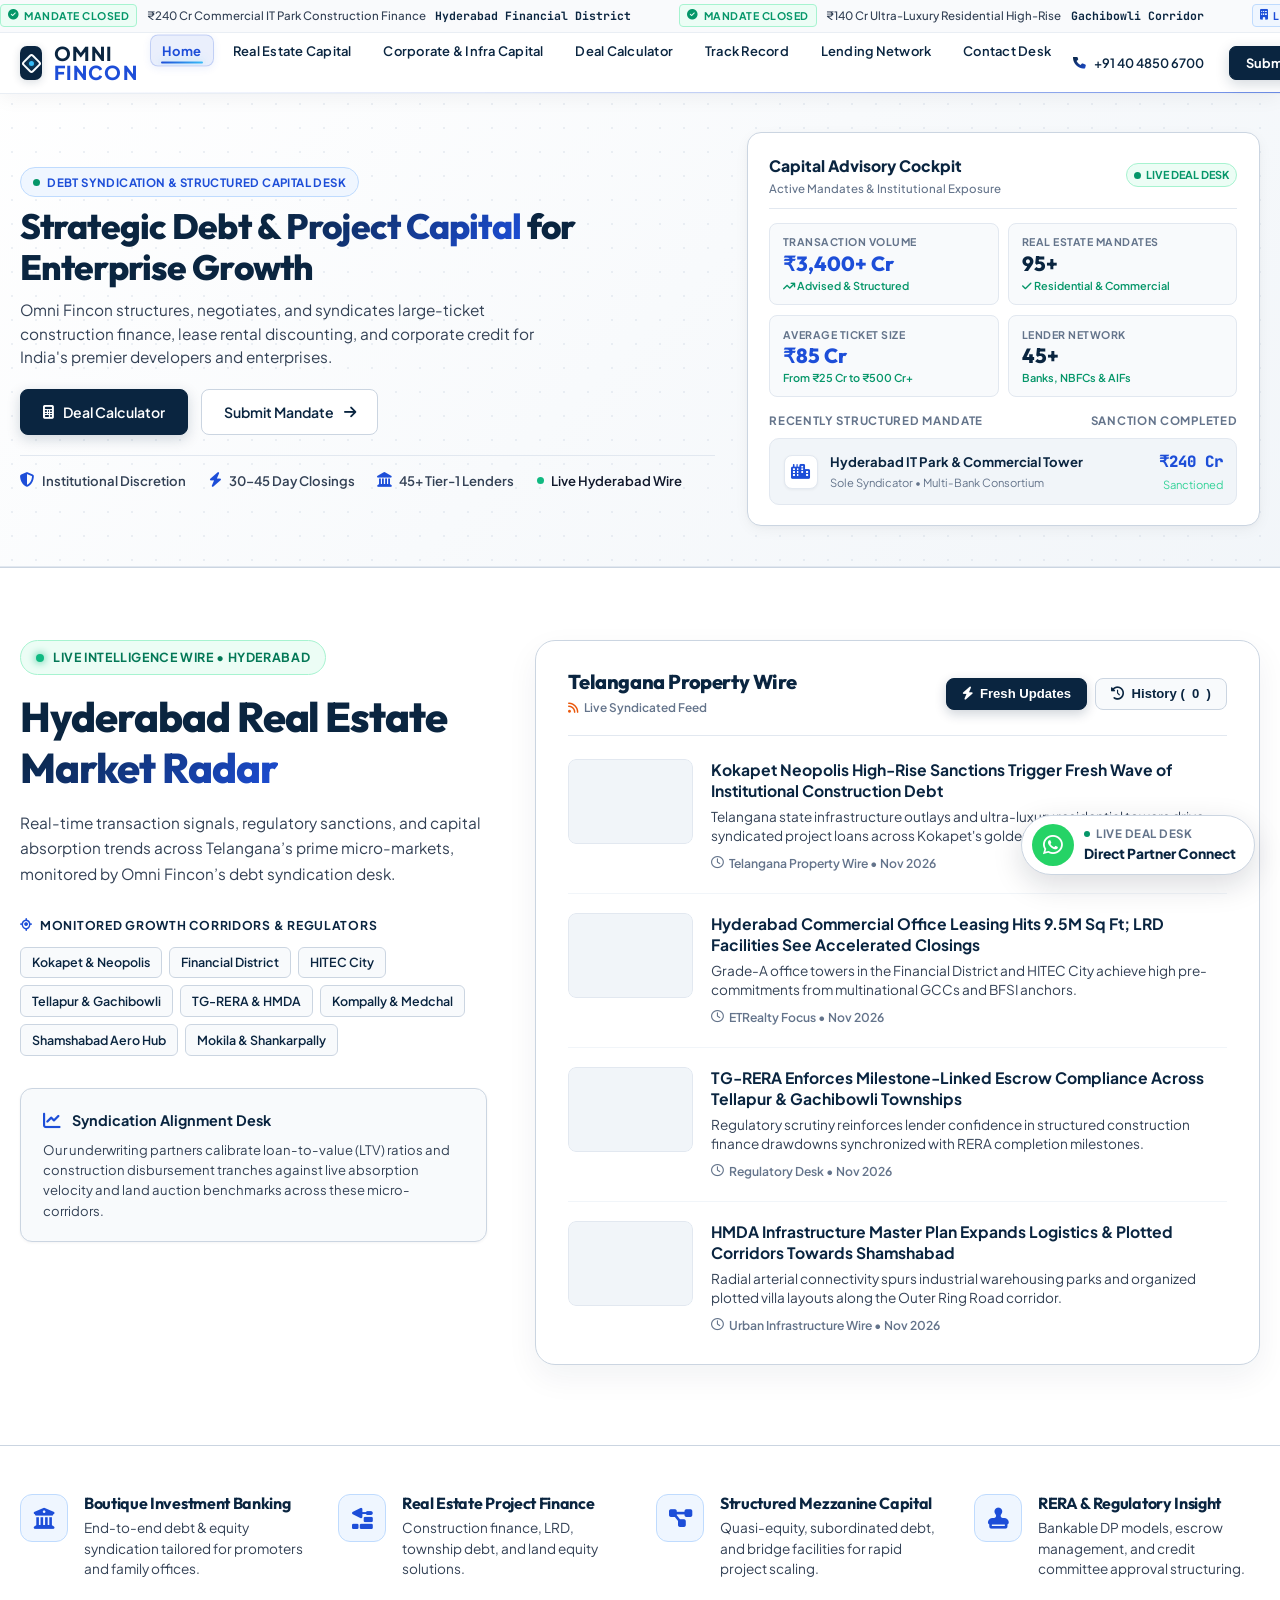
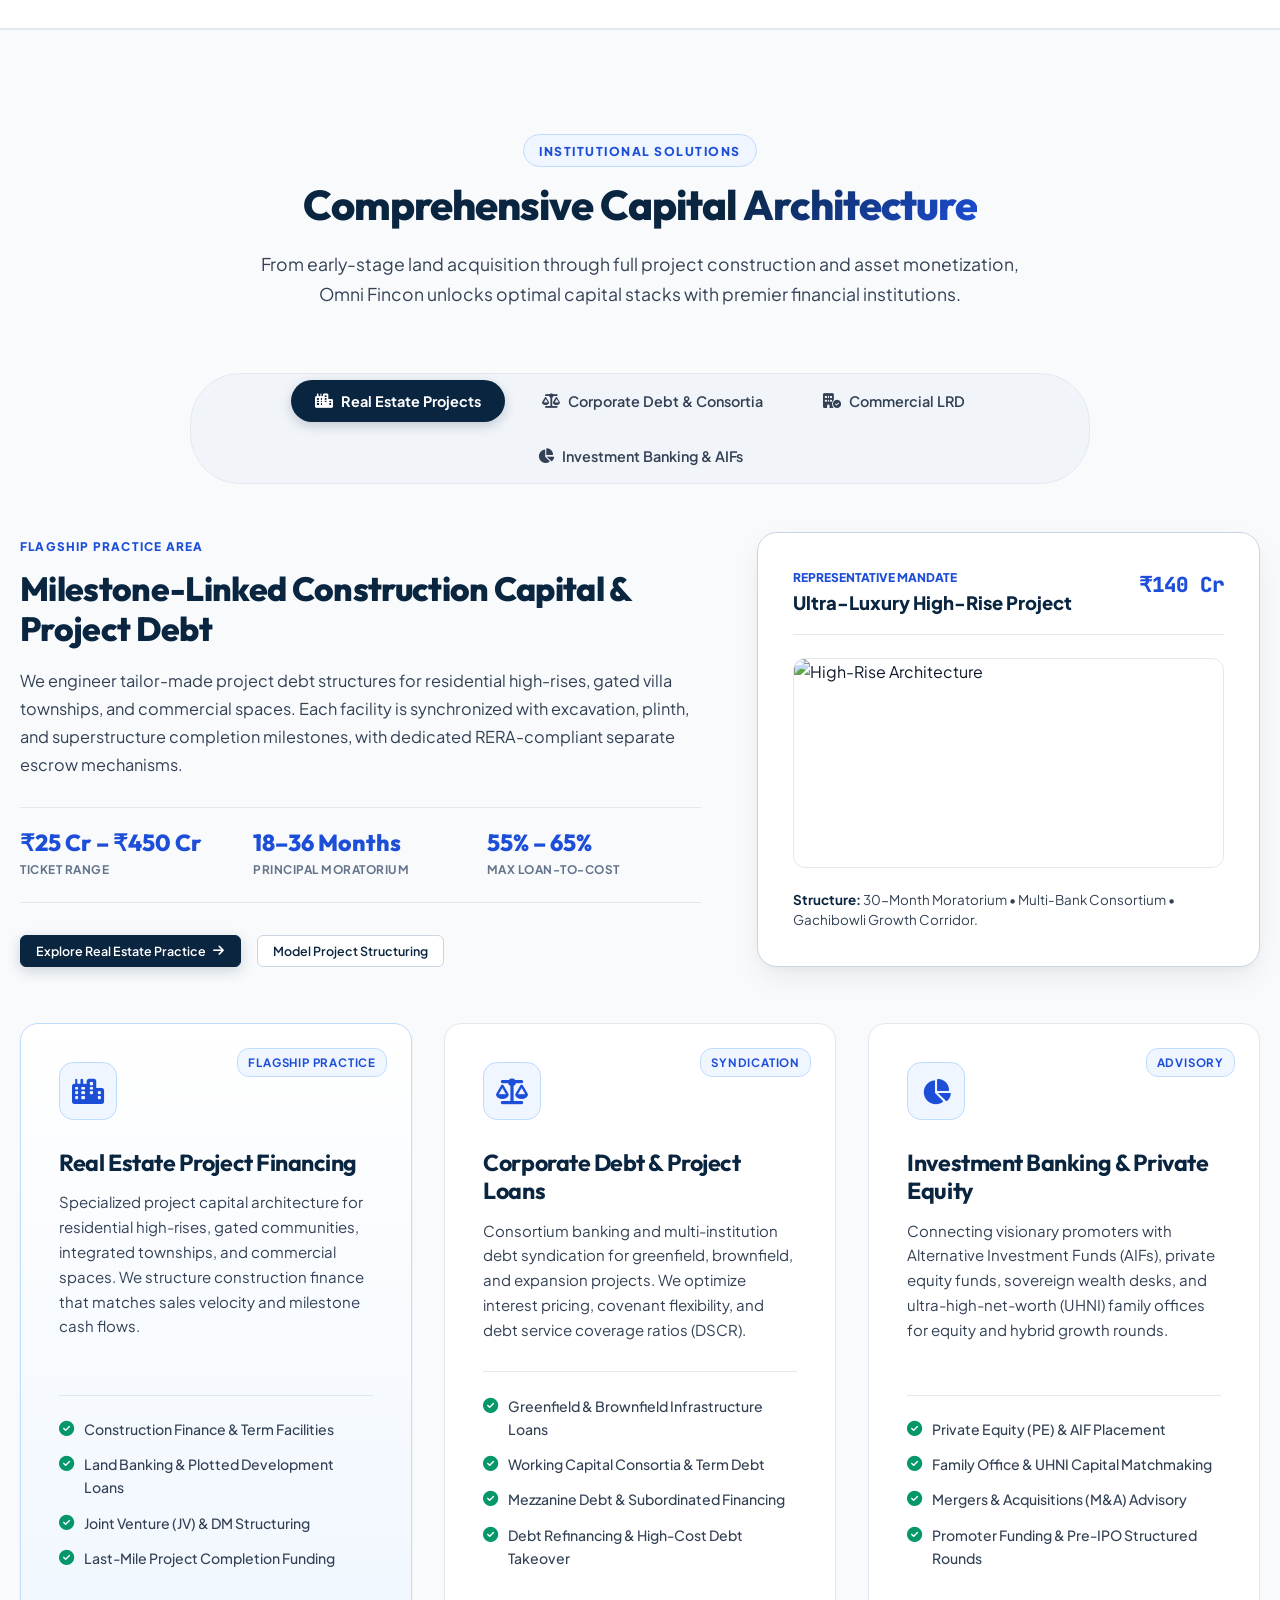
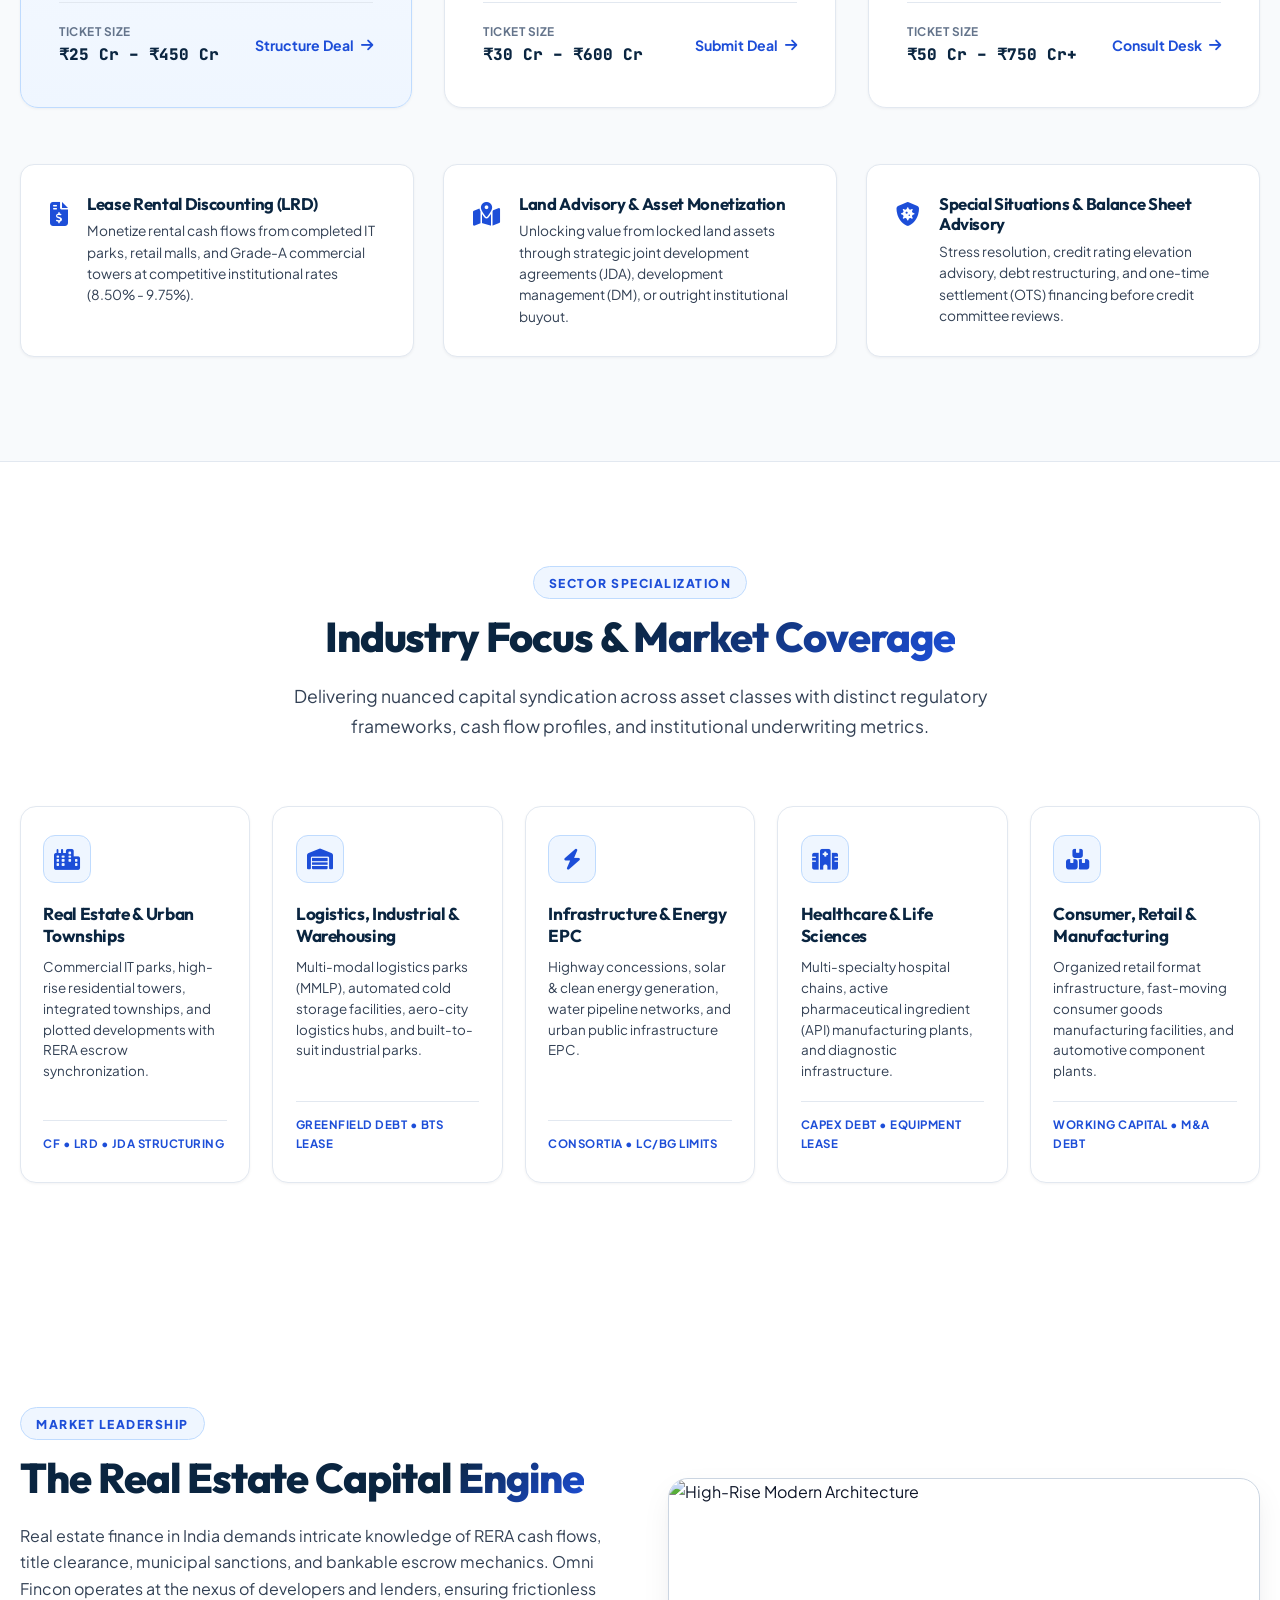
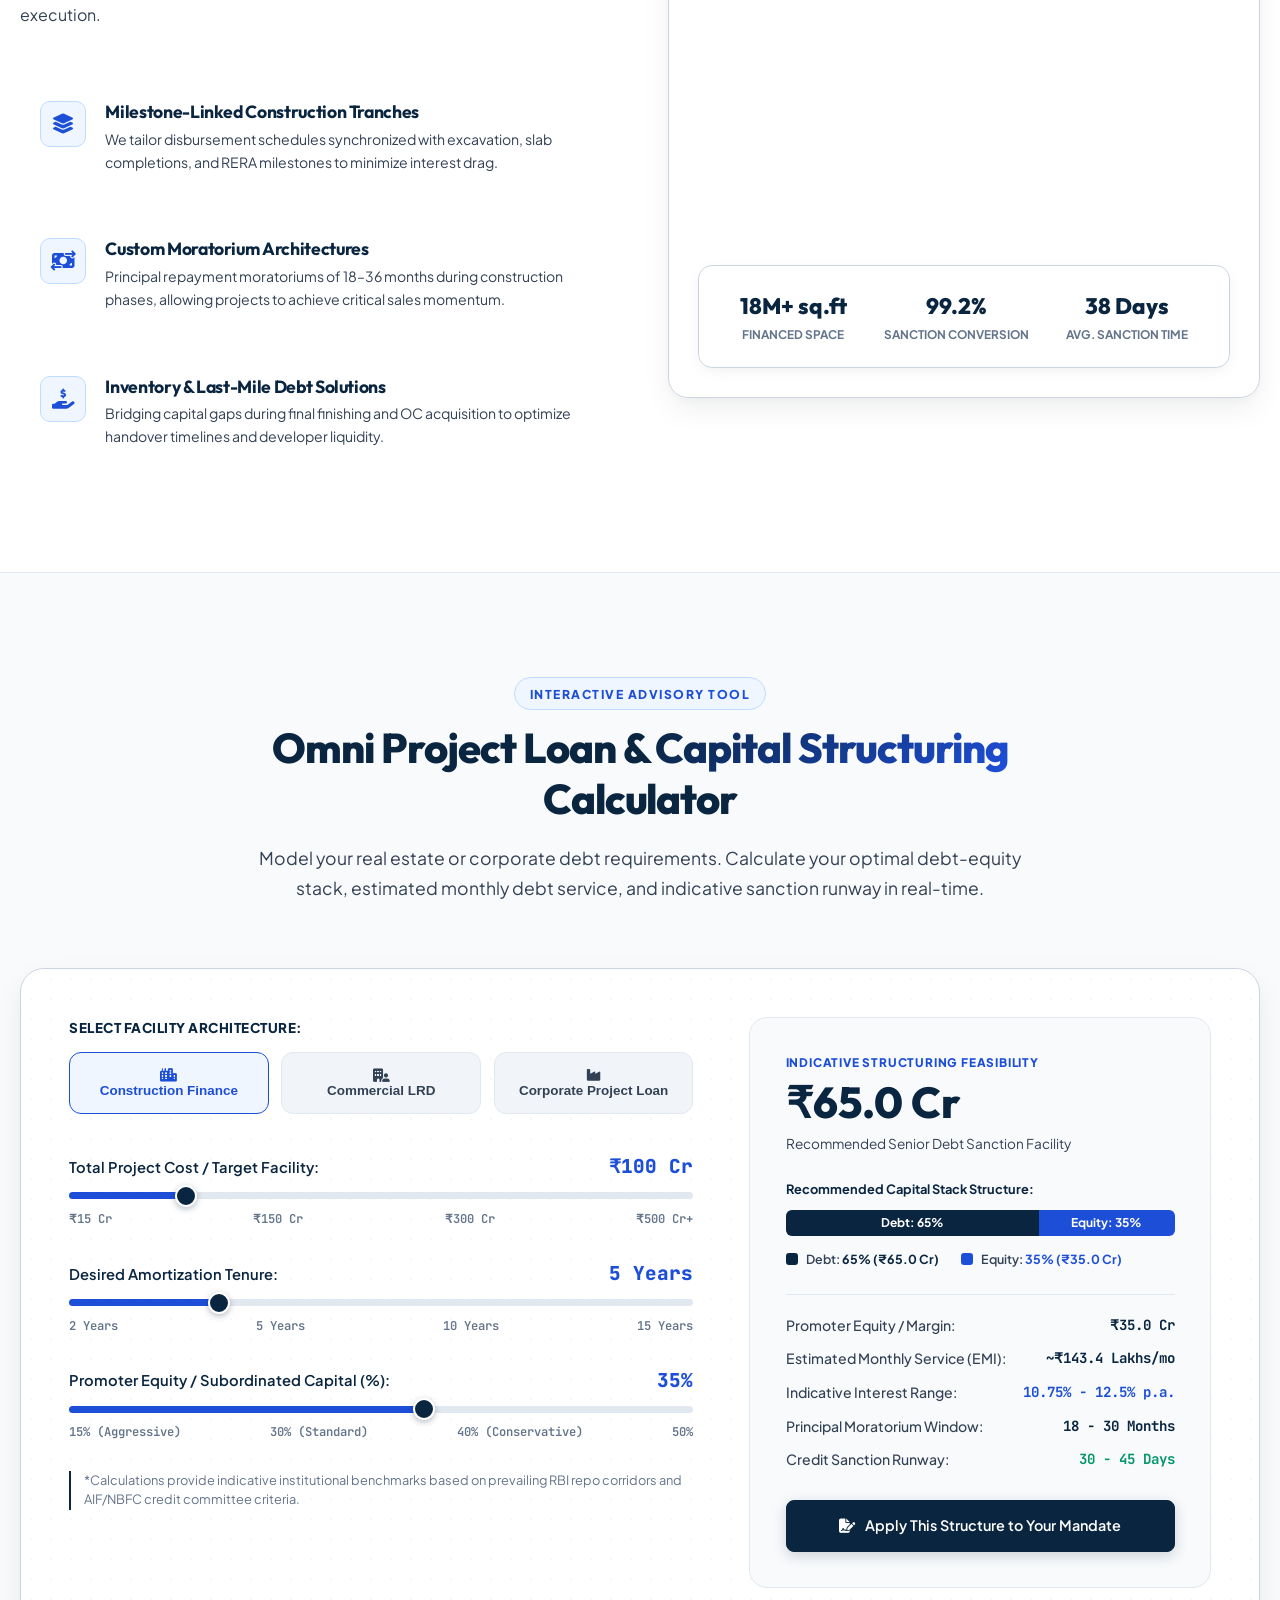
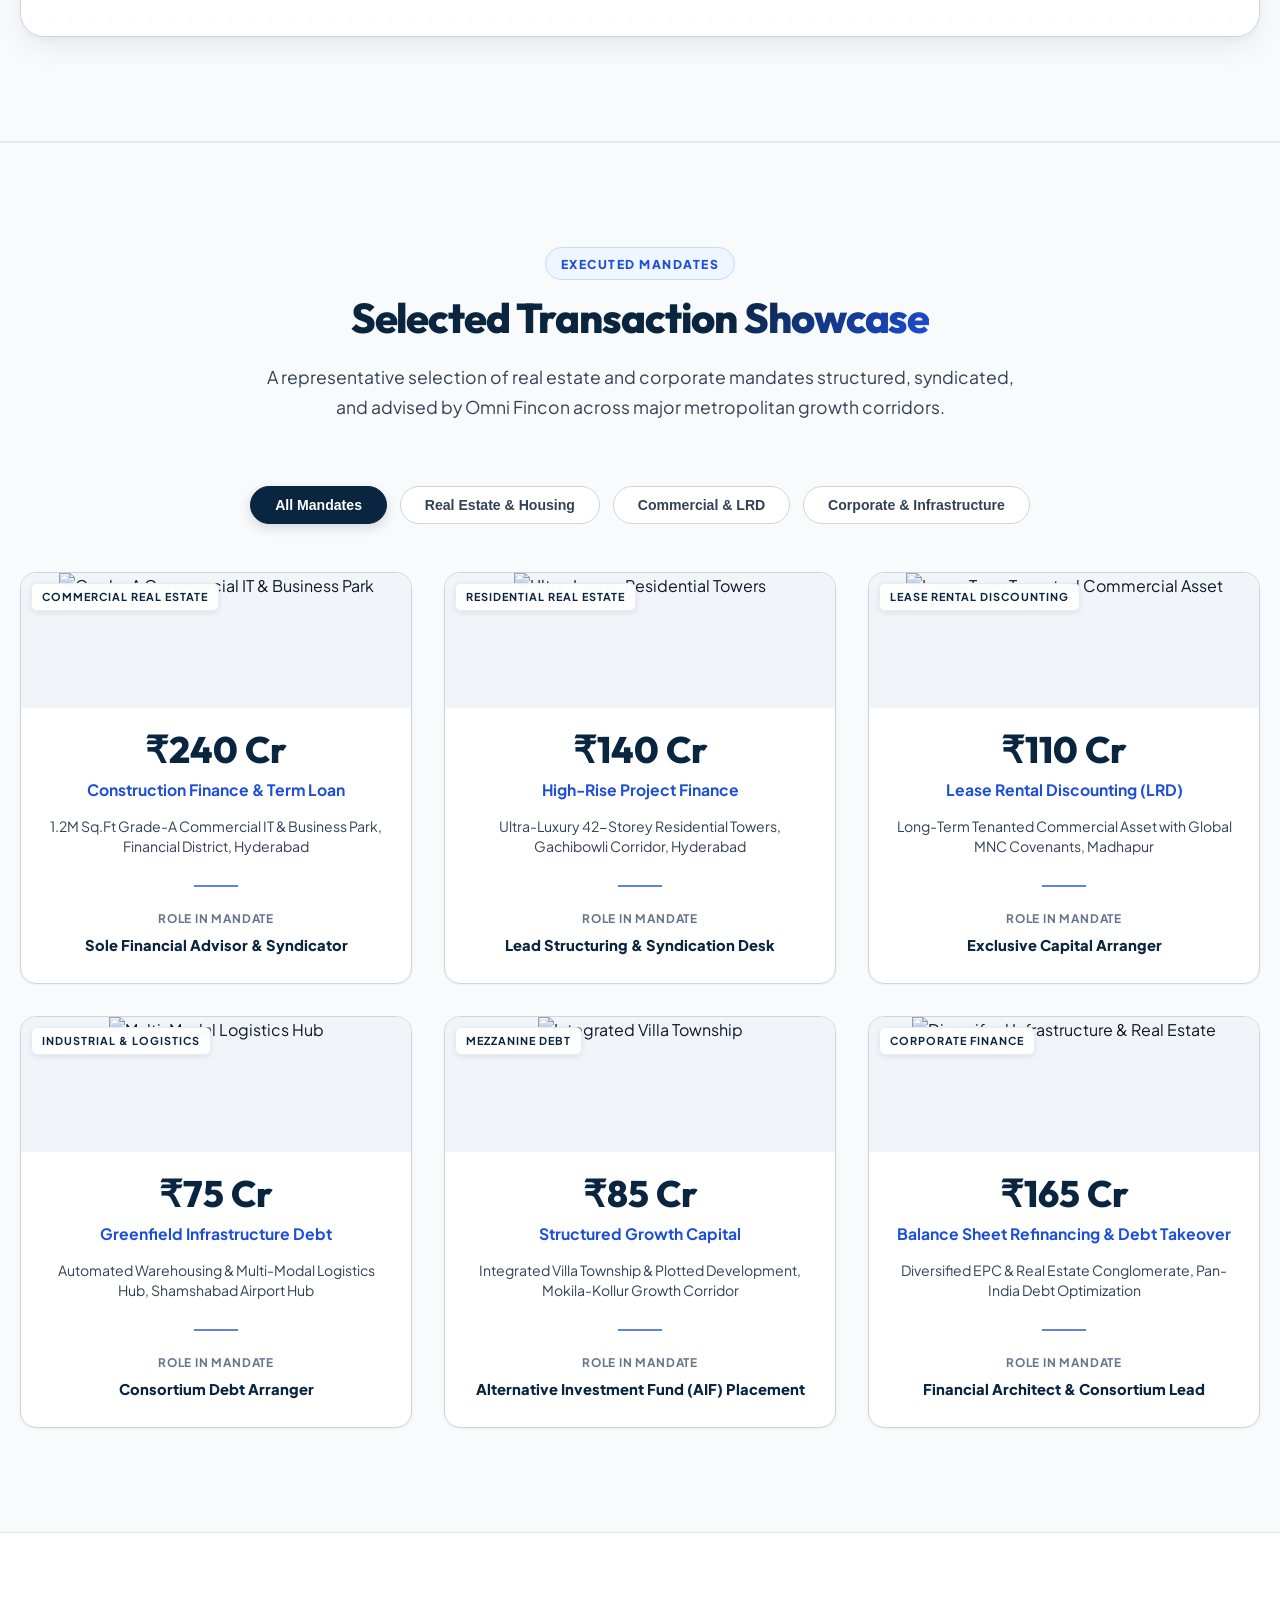
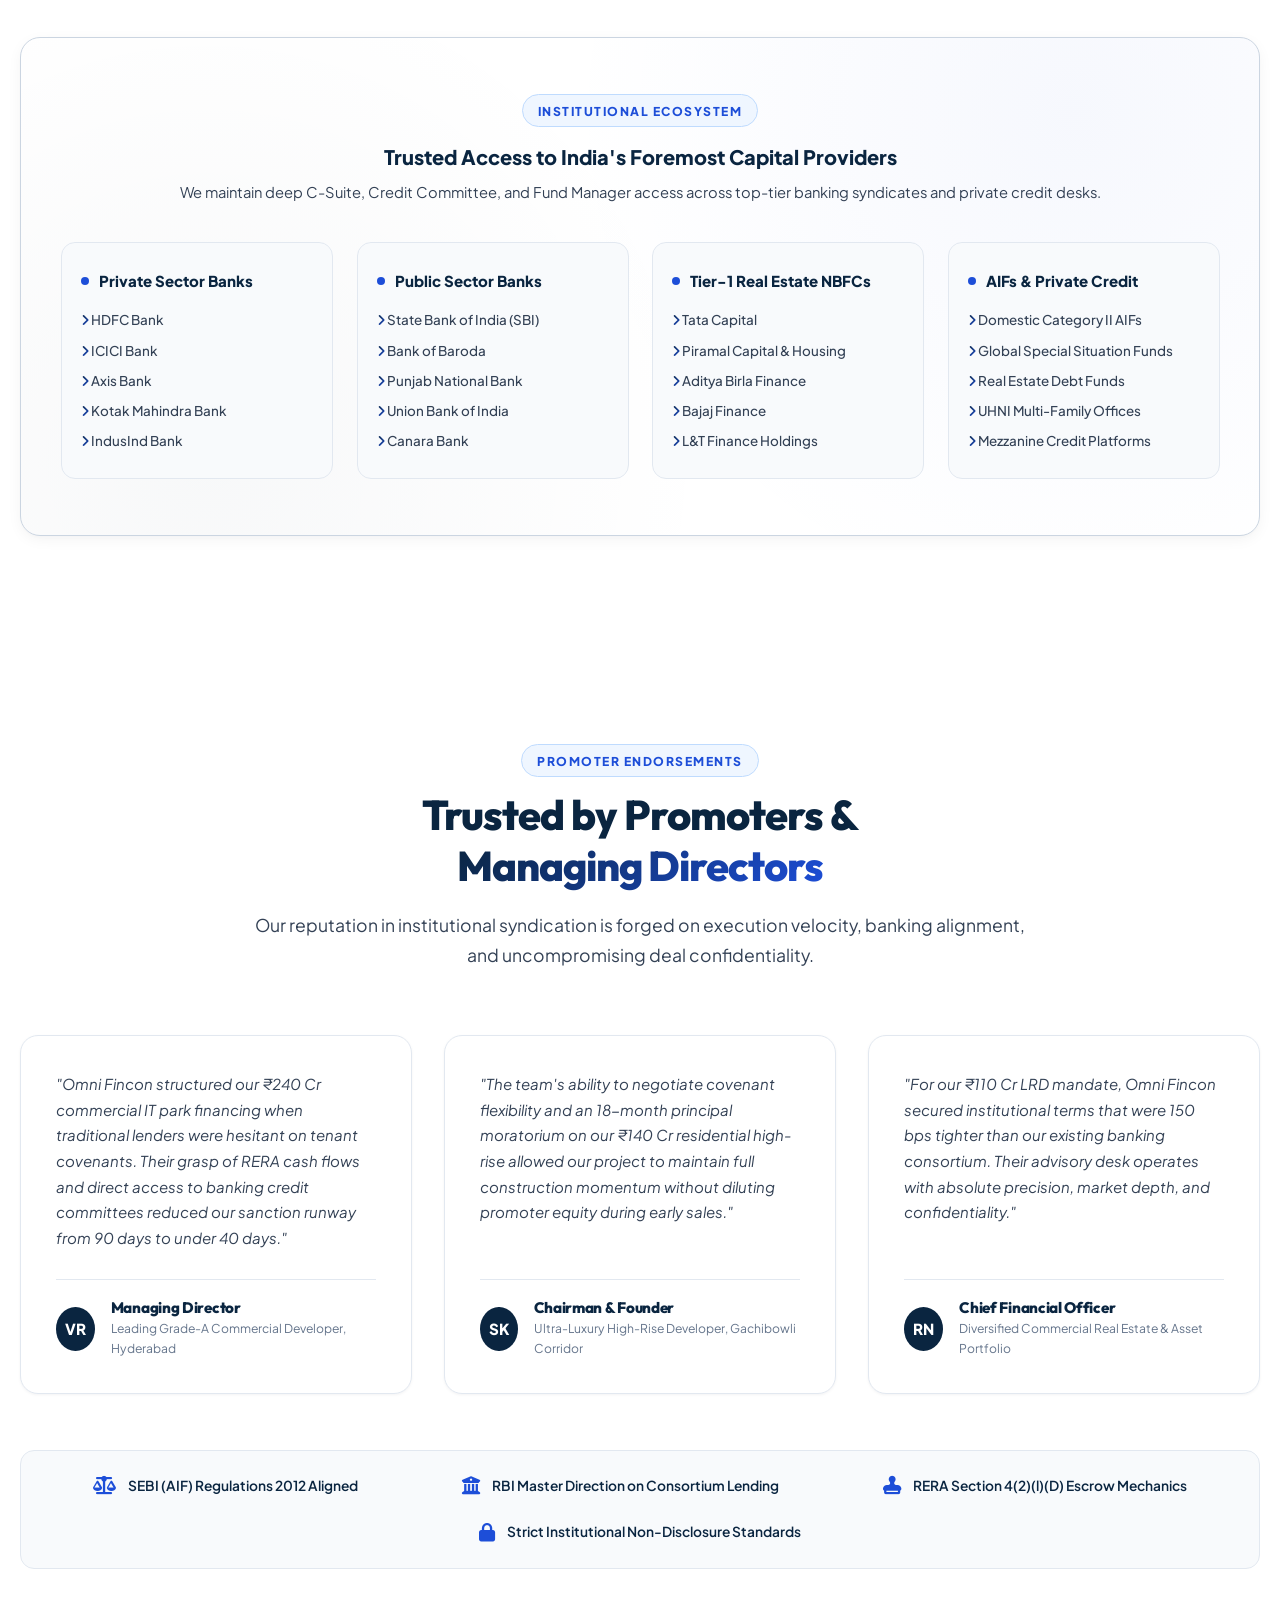
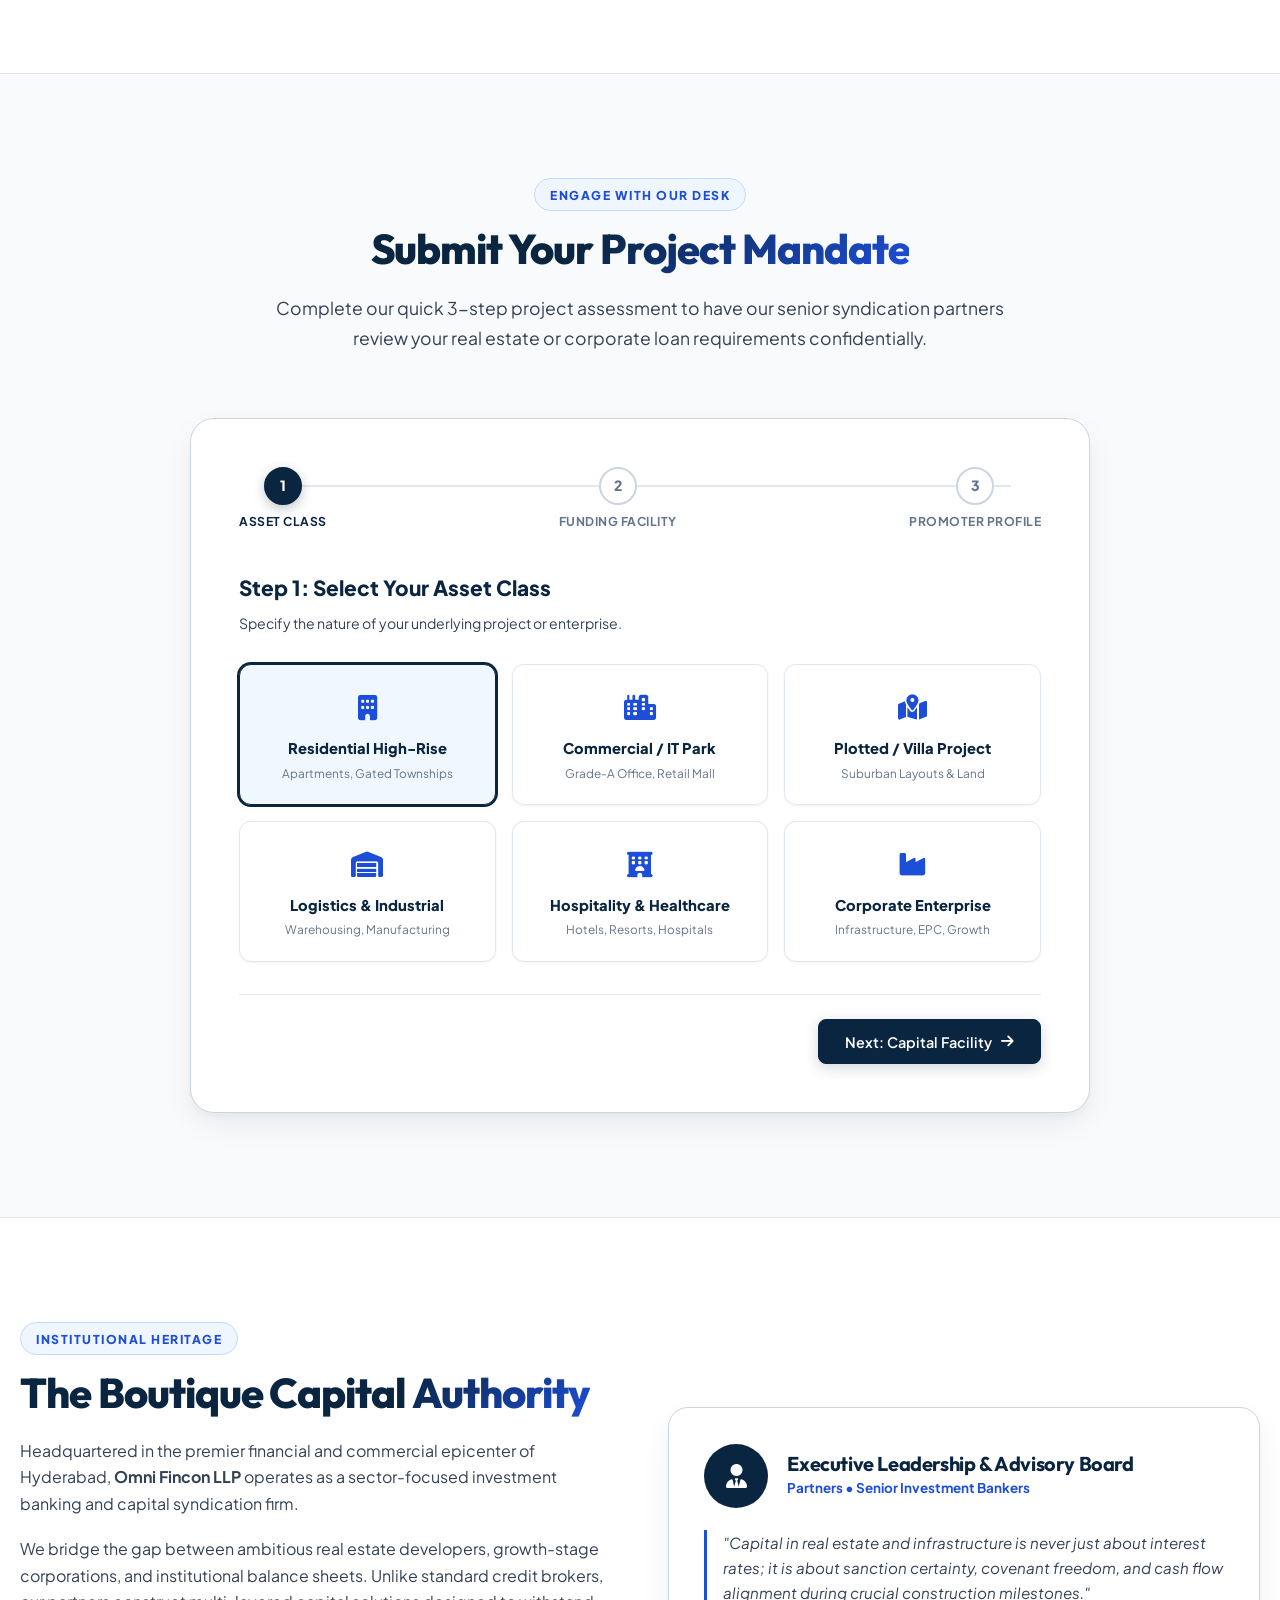
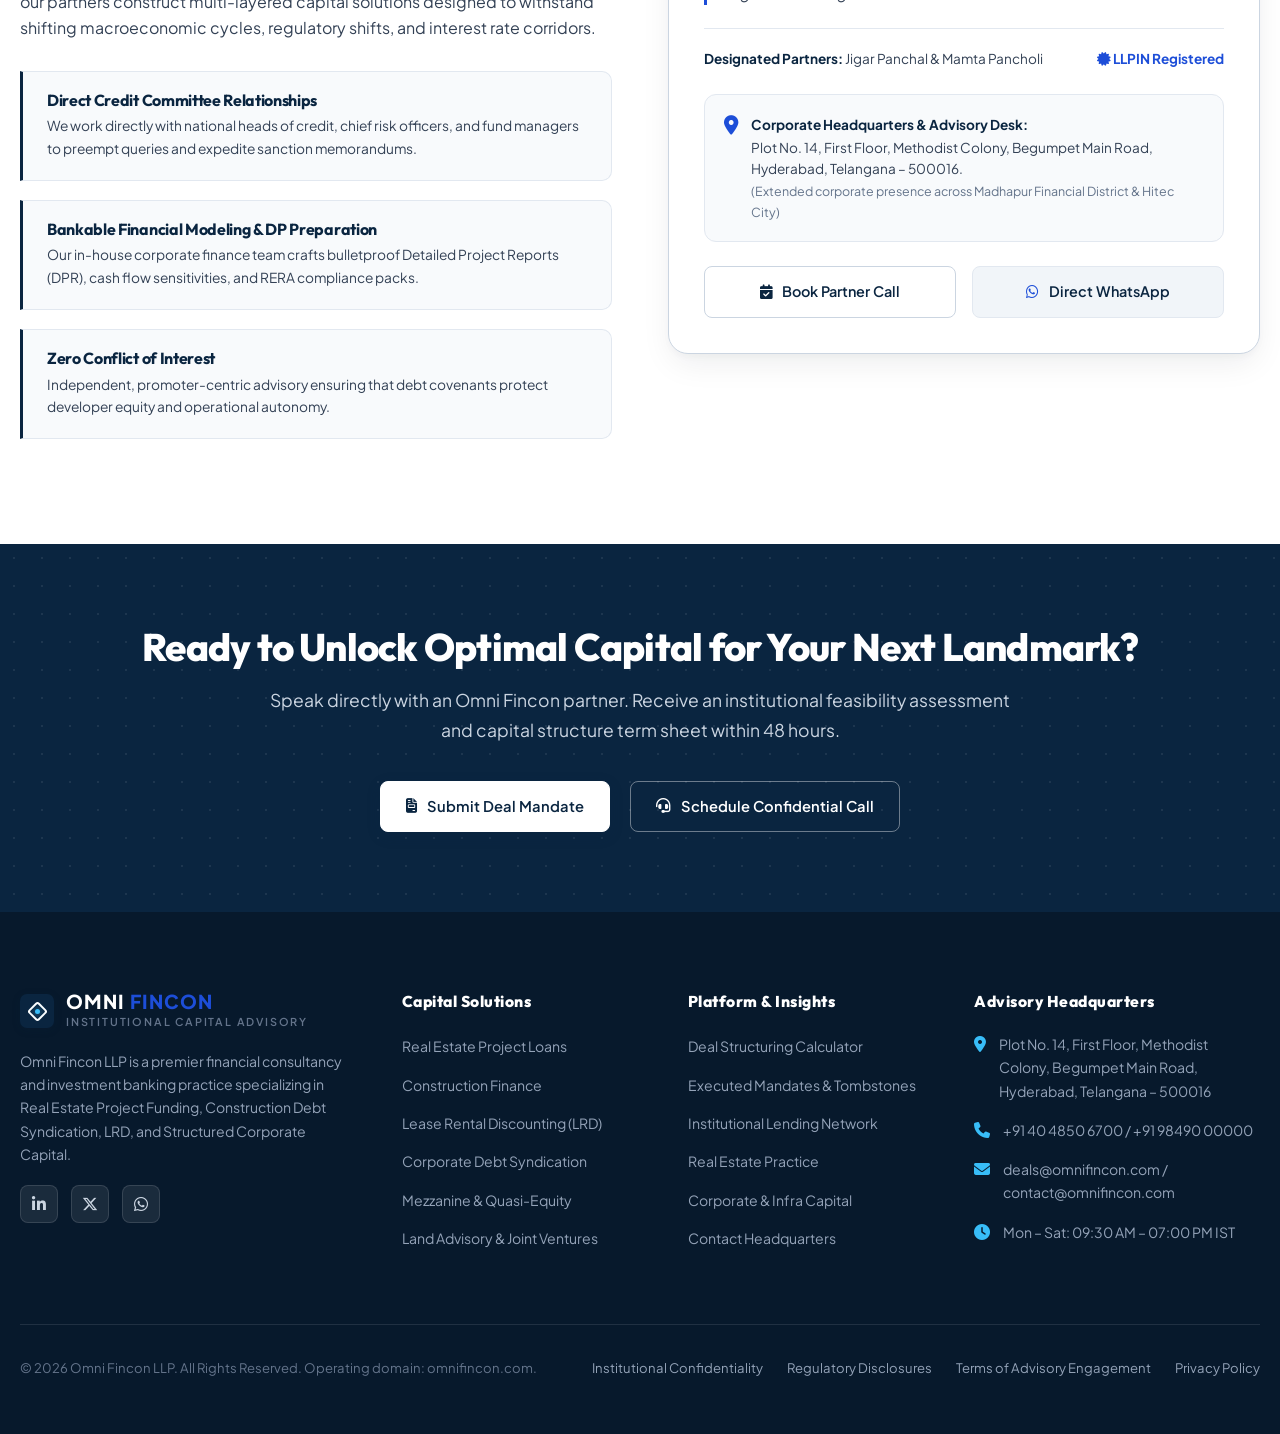
==== commit 5d73fa88: "updated real time neaws API for hyd realestate" ====
--- a/index.html
+++ b/index.html
@@ -128,7 +128,7 @@
         <ul class="nav-menu">
           <li><a href="index.html" class="nav-link">Home</a></li>
           <li><a href="real-estate-finance.html" class="nav-link">Real Estate Capital</a></li>
-          <li><a href="investment-banking.html" class="nav-link">Investment Banking</a></li>
+          <li><a href="investment-banking.html" class="nav-link">Corporate &amp; Infra Capital</a></li>
           <li><a href="index.html#calculator" class="nav-link">Deal Calculator</a></li>
           <li><a href="index.html#track-record" class="nav-link">Track Record</a></li>
           <li><a href="index.html#institutional-network" class="nav-link">Lending Network</a></li>
@@ -199,6 +199,10 @@
               <i class="fa-solid fa-landmark trust-icon"></i>
               <span>45+ Tier-1 Lenders</span>
             </div>
+            <a href="#market-wire" class="trust-item" style="text-decoration: none; color: inherit;">
+              <span class="badge-dot" style="background:#10b981; animation: radarPing 2s infinite; width: 7px; height: 7px; display: inline-block;"></span>
+              <span>Live Hyderabad Wire</span>
+            </a>
           </div>
         </div>
 
@@ -258,6 +262,84 @@
               <div>
                 <div class="feed-deal-amount">₹240 Cr</div>
                 <div style="font-size: 0.7rem; color: #34d399; text-align: right;">Sanctioned</div>
+              </div>
+            </div>
+          </div>
+        </div>
+      </div>
+    </div>
+  </section>
+
+  <!-- Hyderabad Real Estate Market Intelligence Section -->
+  <section class="section section-market-wire" id="market-wire">
+    <div class="container">
+      <div class="market-wire-grid">
+        <!-- Left Column: Context, Corridor Coverage & Strategic Relevance -->
+        <div class="market-wire-info">
+          <div class="wire-live-pill">
+            <span class="wire-radar-dot"></span>
+            <span>Live Intelligence Wire • Hyderabad</span>
+          </div>
+          <h2 class="section-title" style="text-align: left; margin-bottom: 1rem;">
+            Hyderabad Real Estate <span class="text-gradient-gold">Market Radar</span>
+          </h2>
+          <p style="color: var(--text-secondary); font-size: 0.96rem; line-height: 1.65; margin-bottom: 1.8rem;">
+            Real-time transaction signals, regulatory sanctions, and capital absorption trends across Telangana’s prime micro-markets, monitored by Omni Fincon’s debt syndication desk.
+          </p>
+
+          <!-- Monitored Micro-markets -->
+          <div class="wire-corridors-box">
+            <div class="wire-corridors-title">
+              <i class="fa-solid fa-location-crosshairs"></i> Monitored Growth Corridors &amp; Regulators
+            </div>
+            <div class="wire-corridor-tags">
+              <span class="wire-tag">Kokapet &amp; Neopolis</span>
+              <span class="wire-tag">Financial District</span>
+              <span class="wire-tag">HITEC City</span>
+              <span class="wire-tag">Tellapur &amp; Gachibowli</span>
+              <span class="wire-tag">TG-RERA &amp; HMDA</span>
+              <span class="wire-tag">Kompally &amp; Medchal</span>
+              <span class="wire-tag">Shamshabad Aero Hub</span>
+              <span class="wire-tag">Mokila &amp; Shankarpally</span>
+            </div>
+          </div>
+
+          <!-- Strategic Syndication Insight Box -->
+          <div class="wire-desk-card">
+            <div class="wire-desk-card-header">
+              <i class="fa-solid fa-chart-line wire-desk-icon"></i>
+              <span class="wire-desk-title">Syndication Alignment Desk</span>
+            </div>
+            <p class="wire-desk-desc">
+              Our underwriting partners calibrate loan-to-value (LTV) ratios and construction disbursement tranches against live absorption velocity and land auction benchmarks across these micro-corridors.
+            </p>
+          </div>
+        </div>
+
+        <!-- Right Column: Elevated Live Real Estate Widget -->
+        <div class="market-wire-widget-card">
+          <div id="hyd-re-widget">
+            <!-- Widget Header & Tab Switcher -->
+            <div class="wire-widget-header">
+              <div class="wire-widget-title-wrap">
+                <h3 class="wire-widget-title">Telangana Property Wire</h3>
+                <span class="wire-source-tag"><i class="fa-solid fa-rss"></i> Live Syndicated Feed</span>
+              </div>
+              <div class="wire-tabs-wrap">
+                <button id="btn-fresh" onclick="switchHydTab('fresh')" class="wire-tab-btn active" aria-label="Show fresh property updates">
+                  <i class="fa-solid fa-bolt"></i> Fresh Updates
+                </button>
+                <button id="btn-history" onclick="switchHydTab('history')" class="wire-tab-btn" aria-label="Show news history">
+                  <i class="fa-solid fa-clock-rotate-left"></i> History (<span id="history-count">0</span>)
+                </button>
+              </div>
+            </div>
+
+            <!-- Feed Container -->
+            <div id="hyd-real-estate-feed" class="wire-feed-list">
+              <div class="wire-loading-box">
+                <div class="wire-spinner"></div>
+                <span>Synchronizing live Hyderabad property intelligence...</span>
               </div>
             </div>
           </div>
@@ -1567,7 +1649,7 @@
             <li><a href="#track-record">Executed Mandates & Tombstones</a></li>
             <li><a href="#institutional-network">Institutional Lending Network</a></li>
             <li><a href="real-estate-finance.html">Real Estate Practice</a></li>
-            <li><a href="investment-banking.html">Investment Banking Desk</a></li>
+            <li><a href="investment-banking.html">Corporate &amp; Infra Capital</a></li>
             <li><a href="contact.html">Contact Headquarters</a></li>
           </ul>
         </div>
--- a/style.css
+++ b/style.css
@@ -57,8 +57,8 @@
   --font-mono: 'JetBrains Mono', 'SF Mono', monospace;
 
   /* Executive Investment Banking Cursors (Compact Precision) */
-  --cursor-ib-default: url("data:image/svg+xml,%3Csvg%20xmlns%3D%22http%3A%2F%2Fwww.w3.org%2F2000%2Fsvg%22%20width%3D%2220%22%20height%3D%2220%22%20viewBox%3D%220%200%2020%2020%22%3E%3Cdefs%3E%3Cfilter%20id%3D%22s20%22%20x%3D%22-30%25%22%20y%3D%22-30%25%22%20width%3D%22160%25%22%20height%3D%22160%25%22%3E%3CfeDropShadow%20dx%3D%220.8%22%20dy%3D%221%22%20stdDeviation%3D%220.8%22%20flood-color%3D%22%230a2540%22%20flood-opacity%3D%220.45%22%2F%3E%3C%2Ffilter%3E%3C%2Fdefs%3E%3Cpath%20d%3D%22M1.5%201.5%20L7.5%2017.5%20L10.5%2011.5%20L16.5%2011.5%20Z%22%20fill%3D%22%23ffffff%22%20stroke%3D%22%23ffffff%22%20stroke-width%3D%222%22%20stroke-linejoin%3D%22round%22%20filter%3D%22url(%23s20)%22%2F%3E%3Cpath%20d%3D%22M1.5%201.5%20L7.5%2017.5%20L10.5%2011.5%20Z%22%20fill%3D%22%230a2540%22%2F%3E%3Cpath%20d%3D%22M1.5%201.5%20L10.5%2011.5%20L16.5%2011.5%20Z%22%20fill%3D%22%231d4ed8%22%2F%3E%3Cpolygon%20points%3D%221.5%2C1.5%205%2C7%2010.5%2C11.5%204%2C6%22%20fill%3D%22rgba(255%2C255%2C255%2C0.3)%22%2F%3E%3Ccircle%20cx%3D%221.5%22%20cy%3D%221.5%22%20r%3D%220.8%22%20fill%3D%22%2338bdf8%22%2F%3E%3C%2Fsvg%3E") 1 1, auto;
-  --cursor-ib-pointer: url("data:image/svg+xml,%3Csvg%20xmlns%3D%22http%3A%2F%2Fwww.w3.org%2F2000%2Fsvg%22%20width%3D%2220%22%20height%3D%2220%22%20viewBox%3D%220%200%2020%2020%22%3E%3Cdefs%3E%3Cfilter%20id%3D%22p20%22%20x%3D%22-30%25%22%20y%3D%22-30%25%22%20width%3D%22160%25%22%20height%3D%22160%25%22%3E%3CfeDropShadow%20dx%3D%220.8%22%20dy%3D%221%22%20stdDeviation%3D%220.8%22%20flood-color%3D%22%23059669%22%20flood-opacity%3D%220.5%22%2F%3E%3C%2Ffilter%3E%3C%2Fdefs%3E%3Cpath%20d%3D%22M1.5%201.5%20L7.5%2017.5%20L10.5%2011.5%20L16.5%2011.5%20Z%22%20fill%3D%22%23ffffff%22%20stroke%3D%22%23ffffff%22%20stroke-width%3D%222%22%20stroke-linejoin%3D%22round%22%20filter%3D%22url(%23p20)%22%2F%3E%3Cpath%20d%3D%22M1.5%201.5%20L7.5%2017.5%20L10.5%2011.5%20Z%22%20fill%3D%22%23065f46%22%2F%3E%3Cpath%20d%3D%22M1.5%201.5%20L10.5%2011.5%20L16.5%2011.5%20Z%22%20fill%3D%22%23059669%22%2F%3E%3Ccircle%20cx%3D%2215%22%20cy%3D%225%22%20r%3D%223.8%22%20fill%3D%22%23059669%22%20stroke%3D%22%23ffffff%22%20stroke-width%3D%221%22%2F%3E%3Cpath%20d%3D%22M13.5%206.5%20L16.5%203.5%20M14.5%203.5%20L16.5%203.5%20L16.5%205.5%22%20fill%3D%22none%22%20stroke%3D%22%23ffffff%22%20stroke-width%3D%221.1%22%20stroke-linecap%3D%22round%22%20stroke-linejoin%3D%22round%22%2F%3E%3Ccircle%20cx%3D%221.5%22%20cy%3D%221.5%22%20r%3D%220.8%22%20fill%3D%22%2334d399%22%2F%3E%3C%2Fsvg%3E") 1 1, pointer;
+  --cursor-ib-default: url("data:image/svg+xml,%3Csvg%20xmlns%3D%22http%3A%2F%2Fwww.w3.org%2F2000%2Fsvg%22%20width%3D%2218%22%20height%3D%2218%22%20viewBox%3D%220%200%2018%2018%22%3E%3Cdefs%3E%3Cfilter%20id%3D%22c-shadow%22%20x%3D%22-30%25%22%20y%3D%22-30%25%22%20width%3D%22160%25%22%20height%3D%22160%25%22%3E%3CfeDropShadow%20dx%3D%220.5%22%20dy%3D%221%22%20stdDeviation%3D%220.8%22%20flood-color%3D%22%230a2540%22%20flood-opacity%3D%220.35%22%2F%3E%3C%2Ffilter%3E%3C%2Fdefs%3E%3Cpath%20d%3D%22M1%201%20L6.5%2015.5%20L9.2%2010.2%20L14.5%2010.2%20Z%22%20fill%3D%22%23ffffff%22%20stroke%3D%22%23ffffff%22%20stroke-width%3D%222.2%22%20stroke-linejoin%3D%22round%22%20filter%3D%22url(%23c-shadow)%22%2F%3E%3Cpath%20d%3D%22M1%201%20L6.5%2015.5%20L9.2%2010.2%20Z%22%20fill%3D%22%230a2540%22%2F%3E%3Cpath%20d%3D%22M1%201%20L9.2%2010.2%20L14.5%2010.2%20Z%22%20fill%3D%22%231d4ed8%22%2F%3E%3Ccircle%20cx%3D%221.2%22%20cy%3D%221.2%22%20r%3D%220.7%22%20fill%3D%22%2338bdf8%22%2F%3E%3C%2Fsvg%3E") 1 1, default;
+  --cursor-ib-pointer: url("data:image/svg+xml,%3Csvg%20xmlns%3D%22http%3A%2F%2Fwww.w3.org%2F2000%2Fsvg%22%20width%3D%2220%22%20height%3D%2220%22%20viewBox%3D%220%200%2020%2020%22%3E%3Cdefs%3E%3Cfilter%20id%3D%22cp-shadow%22%20x%3D%22-30%25%22%20y%3D%22-30%25%22%20width%3D%22160%25%22%20height%3D%22160%25%22%3E%3CfeDropShadow%20dx%3D%220.8%22%20dy%3D%221.2%22%20stdDeviation%3D%221%22%20flood-color%3D%22%231d4ed8%22%20flood-opacity%3D%220.4%22%2F%3E%3C%2Ffilter%3E%3C%2Fdefs%3E%3Cpath%20d%3D%22M1%201%20L7.5%2017.5%20L10.5%2011.8%20L16.8%2011.8%20Z%22%20fill%3D%22%23ffffff%22%20stroke%3D%22%23ffffff%22%20stroke-width%3D%222.4%22%20stroke-linejoin%3D%22round%22%20filter%3D%22url(%23cp-shadow)%22%2F%3E%3Cpath%20d%3D%22M1%201%20L7.5%2017.5%20L10.5%2011.8%20Z%22%20fill%3D%22%230a2540%22%2F%3E%3Cpath%20d%3D%22M1%201%20L10.5%2011.8%20L16.8%2011.8%20Z%22%20fill%3D%22%231d4ed8%22%2F%3E%3Ccircle%20cx%3D%2214%22%20cy%3D%225.5%22%20r%3D%223.2%22%20fill%3D%22%2310b981%22%20stroke%3D%22%23ffffff%22%20stroke-width%3D%221.2%22%2F%3E%3Ccircle%20cx%3D%2214%22%20cy%3D%225.5%22%20r%3D%221.2%22%20fill%3D%22%23ffffff%22%2F%3E%3Ccircle%20cx%3D%221.2%22%20cy%3D%221.2%22%20r%3D%220.8%22%20fill%3D%22%2360a5fa%22%2F%3E%3C%2Fsvg%3E") 1 1, default;
 }
 
 /* Global Reset */
@@ -92,7 +92,7 @@
   padding-top: 92px;
 }
 
-/* Interactive Elements Investment Banking Pointer Cursor */
+/* Interactive Elements Precision Pointer (Replaces Browser Hand Cursor) */
 a,
 button,
 input[type="button"],
@@ -100,6 +100,7 @@
 input[type="reset"],
 input[type="range"],
 select,
+label,
 .btn,
 .nav-link,
 .brand-logo,
@@ -109,12 +110,16 @@
 .faq-question,
 .tombstone-card,
 .service-card,
+.select-card,
+.practice-tab-btn,
+.wire-tab-btn,
 .mobile-toggle,
 .modal-close-btn,
 .phone-quick,
+.floating-concierge,
 [role="button"],
 [tabindex="0"] {
-  cursor: var(--cursor-ib-pointer);
+  cursor: var(--cursor-ib-pointer) !important;
 }
 
 /* Form text fields keep standard text caret */
@@ -536,6 +541,29 @@
   justify-content: space-between;
   align-items: center;
   height: 60px;
+  position: relative;
+}
+
+@media (min-width: 993px) {
+  .nav-container {
+    display: grid !important;
+    grid-template-columns: 1fr auto 1fr !important;
+    align-items: center !important;
+    height: 60px !important;
+  }
+
+  .brand-logo {
+    justify-self: start !important;
+  }
+
+  .nav-menu {
+    justify-self: center !important;
+    margin: 0 auto !important;
+  }
+
+  .nav-actions {
+    justify-self: end !important;
+  }
 }
 
 .header-master-wrapper.scrolled .nav-container {
@@ -827,7 +855,7 @@
   font-size: 0.9rem;
   font-weight: 600;
   border-radius: 8px;
-  cursor: pointer;
+  cursor: var(--cursor-ib-pointer);
   transition: var(--transition-smooth);
   border: 1px solid transparent;
   text-decoration: none;
@@ -938,7 +966,7 @@
   border: none;
   color: var(--brand-navy);
   font-size: 1.5rem;
-  cursor: pointer;
+  cursor: var(--cursor-ib-pointer);
 }
 
 /* ==========================================================================
@@ -1343,7 +1371,7 @@
   font-weight: 600;
   padding: 0.75rem 1.5rem;
   border-radius: 40px;
-  cursor: pointer;
+  cursor: var(--cursor-ib-pointer);
   transition: var(--transition-fast);
   display: flex;
   align-items: center;
@@ -1779,7 +1807,7 @@
   color: var(--text-secondary);
   font-size: 0.84rem;
   font-weight: 600;
-  cursor: pointer;
+  cursor: var(--cursor-ib-pointer);
   transition: var(--transition-fast);
 }
 
@@ -1830,7 +1858,7 @@
   height: 22px;
   border-radius: 50%;
   background: var(--brand-navy);
-  cursor: pointer;
+  cursor: var(--cursor-ib-pointer);
   box-shadow: 0 2px 6px rgba(10, 37, 64, 0.3);
   border: 2px solid #ffffff;
 }
@@ -1995,7 +2023,7 @@
   border-radius: 30px;
   font-size: 0.88rem;
   font-weight: 600;
-  cursor: pointer;
+  cursor: var(--cursor-ib-pointer);
   transition: var(--transition-fast);
 }
 
@@ -2535,7 +2563,7 @@
   border: 1px solid var(--border-light);
   border-radius: 12px;
   padding: 1.3rem 1rem;
-  cursor: pointer;
+  cursor: var(--cursor-ib-pointer);
   transition: var(--transition-fast);
   text-align: center;
   box-shadow: var(--shadow-sm);
@@ -2864,7 +2892,7 @@
   padding: 8px 18px 8px 10px;
   border-radius: 50px;
   box-shadow: 0 10px 30px rgba(15, 23, 42, 0.15);
-  cursor: pointer;
+  cursor: var(--cursor-ib-pointer);
   transition: var(--transition-smooth);
   text-decoration: none;
   animation: subtleFloat 4.5s ease-in-out infinite;
@@ -3117,7 +3145,7 @@
   display: flex;
   justify-content: space-between;
   align-items: center;
-  cursor: pointer;
+  cursor: var(--cursor-ib-pointer);
   font-size: 1.02rem;
   font-weight: 700;
   color: var(--brand-navy);
@@ -3263,7 +3291,7 @@
   border: none;
   color: var(--text-muted);
   font-size: 1.5rem;
-  cursor: pointer;
+  cursor: var(--cursor-ib-pointer);
 }
 
 .modal-close-btn:hover {
@@ -3346,7 +3374,7 @@
   }
 }
 
-@media (max-width: 1100px) {
+@media (max-width: 1250px) {
   .nav-actions .phone-quick {
     display: none;
   }
@@ -3420,7 +3448,7 @@
     border: 1px solid rgba(10, 37, 64, 0.12);
     color: var(--brand-navy);
     font-size: 1.25rem;
-    cursor: pointer;
+    cursor: var(--cursor-ib-pointer);
     transition: all 0.25s ease;
   }
 
@@ -3445,7 +3473,10 @@
   }
 
   .nav-container {
-    position: static;
+    display: flex !important;
+    justify-content: space-between !important;
+    align-items: center !important;
+    position: static !important;
   }
 
   .nav-menu {
@@ -4387,3 +4418,326 @@
   opacity: 0.7;
   transition: opacity 0.18s ease;
 }
+
+/* ==========================================================================
+   Hyderabad Real Estate Live Market Intelligence Wire
+   ========================================================================== */
+.section-market-wire {
+  background: #ffffff;
+  border-top: 1px solid var(--border-medium);
+  border-bottom: 1px solid var(--border-medium);
+  padding: 4.5rem 0 5rem;
+  position: relative;
+}
+
+.market-wire-grid {
+  display: grid;
+  grid-template-columns: 1fr 1.55fr;
+  gap: 3rem;
+  align-items: flex-start;
+}
+
+.wire-live-pill {
+  display: inline-flex;
+  align-items: center;
+  gap: 0.55rem;
+  padding: 0.38rem 0.95rem;
+  background: #ecfdf5;
+  border: 1px solid #a7f3d0;
+  border-radius: 999px;
+  font-size: 0.78rem;
+  font-weight: 700;
+  color: #047857;
+  text-transform: uppercase;
+  letter-spacing: 0.05em;
+  margin-bottom: 1.1rem;
+}
+
+.wire-radar-dot {
+  width: 8px;
+  height: 8px;
+  border-radius: 50%;
+  background: #10b981;
+  box-shadow: 0 0 8px #10b981;
+  animation: radarPing 2s infinite;
+}
+
+.wire-corridors-box {
+  margin-bottom: 2rem;
+}
+
+.wire-corridors-title {
+  font-size: 0.76rem;
+  font-weight: 700;
+  color: var(--brand-navy);
+  text-transform: uppercase;
+  letter-spacing: 0.06em;
+  margin-bottom: 0.75rem;
+  display: flex;
+  align-items: center;
+  gap: 0.45rem;
+}
+
+.wire-corridors-title i {
+  color: var(--brand-blue);
+}
+
+.wire-corridor-tags {
+  display: flex;
+  flex-wrap: wrap;
+  gap: 0.45rem;
+}
+
+.wire-tag {
+  font-size: 0.78rem;
+  padding: 0.28rem 0.68rem;
+  background: #f8fafc;
+  border: 1px solid var(--border-medium);
+  border-radius: 6px;
+  color: var(--brand-navy);
+  font-weight: 600;
+  transition: all 0.2s ease;
+}
+
+.wire-tag:hover {
+  background: var(--brand-blue-light);
+  border-color: var(--brand-blue-border);
+  color: var(--brand-blue);
+}
+
+.wire-desk-card {
+  background: #f8fafc;
+  border: 1px solid var(--border-medium);
+  border-radius: 12px;
+  padding: 1.25rem 1.4rem;
+  box-shadow: var(--shadow-sm);
+}
+
+.wire-desk-card-header {
+  display: flex;
+  align-items: center;
+  gap: 0.65rem;
+  margin-bottom: 0.45rem;
+}
+
+.wire-desk-icon {
+  color: var(--brand-blue);
+  font-size: 1.1rem;
+}
+
+.wire-desk-title {
+  font-size: 0.90rem;
+  font-weight: 700;
+  color: var(--brand-navy);
+}
+
+.wire-desk-desc {
+  font-size: 0.82rem;
+  color: var(--text-secondary);
+  line-height: 1.55;
+  margin: 0;
+}
+
+/* Right Card Widget */
+.market-wire-widget-card {
+  background: #ffffff;
+  border: 1px solid var(--border-medium);
+  border-radius: 20px;
+  padding: 1.8rem 2rem;
+  box-shadow: 0 12px 32px rgba(10, 37, 64, 0.06);
+}
+
+.wire-widget-header {
+  display: flex;
+  justify-content: space-between;
+  align-items: center;
+  margin-bottom: 1.4rem;
+  border-bottom: 1px solid #e2e8f0;
+  padding-bottom: 1.1rem;
+  flex-wrap: wrap;
+  gap: 0.8rem;
+}
+
+.wire-widget-title-wrap {
+  display: flex;
+  flex-direction: column;
+  gap: 0.25rem;
+}
+
+.wire-widget-title {
+  margin: 0;
+  font-size: 1.25rem;
+  font-weight: 800;
+  color: var(--brand-navy);
+}
+
+.wire-source-tag {
+  font-size: 0.74rem;
+  color: var(--text-muted);
+  font-weight: 600;
+  display: flex;
+  align-items: center;
+  gap: 0.35rem;
+}
+
+.wire-source-tag i {
+  color: #ea580c;
+}
+
+.wire-tabs-wrap {
+  display: flex;
+  gap: 0.5rem;
+}
+
+.wire-tab-btn {
+  padding: 0.45rem 0.95rem;
+  cursor: var(--cursor-ib-pointer);
+  font-weight: 600;
+  font-size: 0.82rem;
+  border-radius: 8px;
+  border: 1px solid #cbd5e1;
+  background: #f8fafc;
+  color: var(--brand-navy);
+  transition: all 0.25s cubic-bezier(0.16, 1, 0.3, 1);
+  display: inline-flex;
+  align-items: center;
+  gap: 0.45rem;
+}
+
+.wire-tab-btn:hover {
+  background: #e2e8f0;
+  border-color: #94a3b8;
+}
+
+.wire-tab-btn.active {
+  background: var(--brand-navy);
+  border-color: var(--brand-navy);
+  color: #ffffff;
+  box-shadow: 0 4px 12px rgba(10, 37, 64, 0.2);
+}
+
+.wire-tab-btn.active:hover {
+  background: var(--brand-blue);
+  border-color: var(--brand-blue);
+}
+
+/* Feed List & Articles */
+.wire-feed-list {
+  min-height: 240px;
+}
+
+.wire-article-item {
+  display: flex;
+  gap: 1.1rem;
+  margin-bottom: 1.2rem;
+  padding-bottom: 1.2rem;
+  border-bottom: 1px solid #f1f5f9;
+  align-items: flex-start;
+  transition: transform 0.2s ease;
+}
+
+.wire-article-item:last-child {
+  margin-bottom: 0;
+  padding-bottom: 0;
+  border-bottom: none;
+}
+
+.wire-article-thumb-link {
+  flex-shrink: 0;
+  display: block;
+  overflow: hidden;
+  border-radius: 8px;
+}
+
+.wire-article-img {
+  width: 125px;
+  height: 85px;
+  object-fit: cover;
+  border-radius: 8px;
+  background: #f1f5f9;
+  border: 1px solid #e2e8f0;
+  display: block;
+  transition: transform 0.3s cubic-bezier(0.16, 1, 0.3, 1);
+}
+
+.wire-article-item:hover .wire-article-img {
+  transform: scale(1.05);
+}
+
+.wire-article-body {
+  flex: 1;
+  min-width: 0;
+}
+
+.wire-article-title {
+  font-weight: 700;
+  font-size: 0.98rem;
+  text-decoration: none;
+  color: var(--brand-navy);
+  display: block;
+  margin-bottom: 0.35rem;
+  line-height: 1.35;
+  transition: color 0.2s ease;
+}
+
+.wire-article-title:hover {
+  color: var(--brand-blue);
+}
+
+.wire-article-snippet {
+  margin: 0 0 0.45rem 0;
+  font-size: 0.85rem;
+  color: var(--text-secondary);
+  line-height: 1.45;
+}
+
+.wire-article-meta {
+  font-size: 0.76rem;
+  color: var(--text-muted);
+  font-weight: 600;
+  display: flex;
+  align-items: center;
+  gap: 0.4rem;
+}
+
+.wire-loading-box {
+  display: flex;
+  flex-direction: column;
+  align-items: center;
+  justify-content: center;
+  padding: 3rem 1rem;
+  gap: 1rem;
+  color: var(--text-secondary);
+  font-size: 0.9rem;
+}
+
+.wire-spinner {
+  width: 32px;
+  height: 32px;
+  border: 3px solid rgba(29, 78, 216, 0.15);
+  border-top-color: var(--brand-blue);
+  border-radius: 50%;
+  animation: spin 0.8s linear infinite;
+}
+
+@keyframes spin {
+  to { transform: rotate(360deg); }
+}
+
+@media (max-width: 992px) {
+  .market-wire-grid {
+    grid-template-columns: 1fr;
+    gap: 2.2rem;
+  }
+}
+
+@media (max-width: 580px) {
+  .wire-article-item {
+    flex-direction: column;
+  }
+
+  .wire-article-img {
+    width: 100%;
+    height: 140px;
+  }
+}
